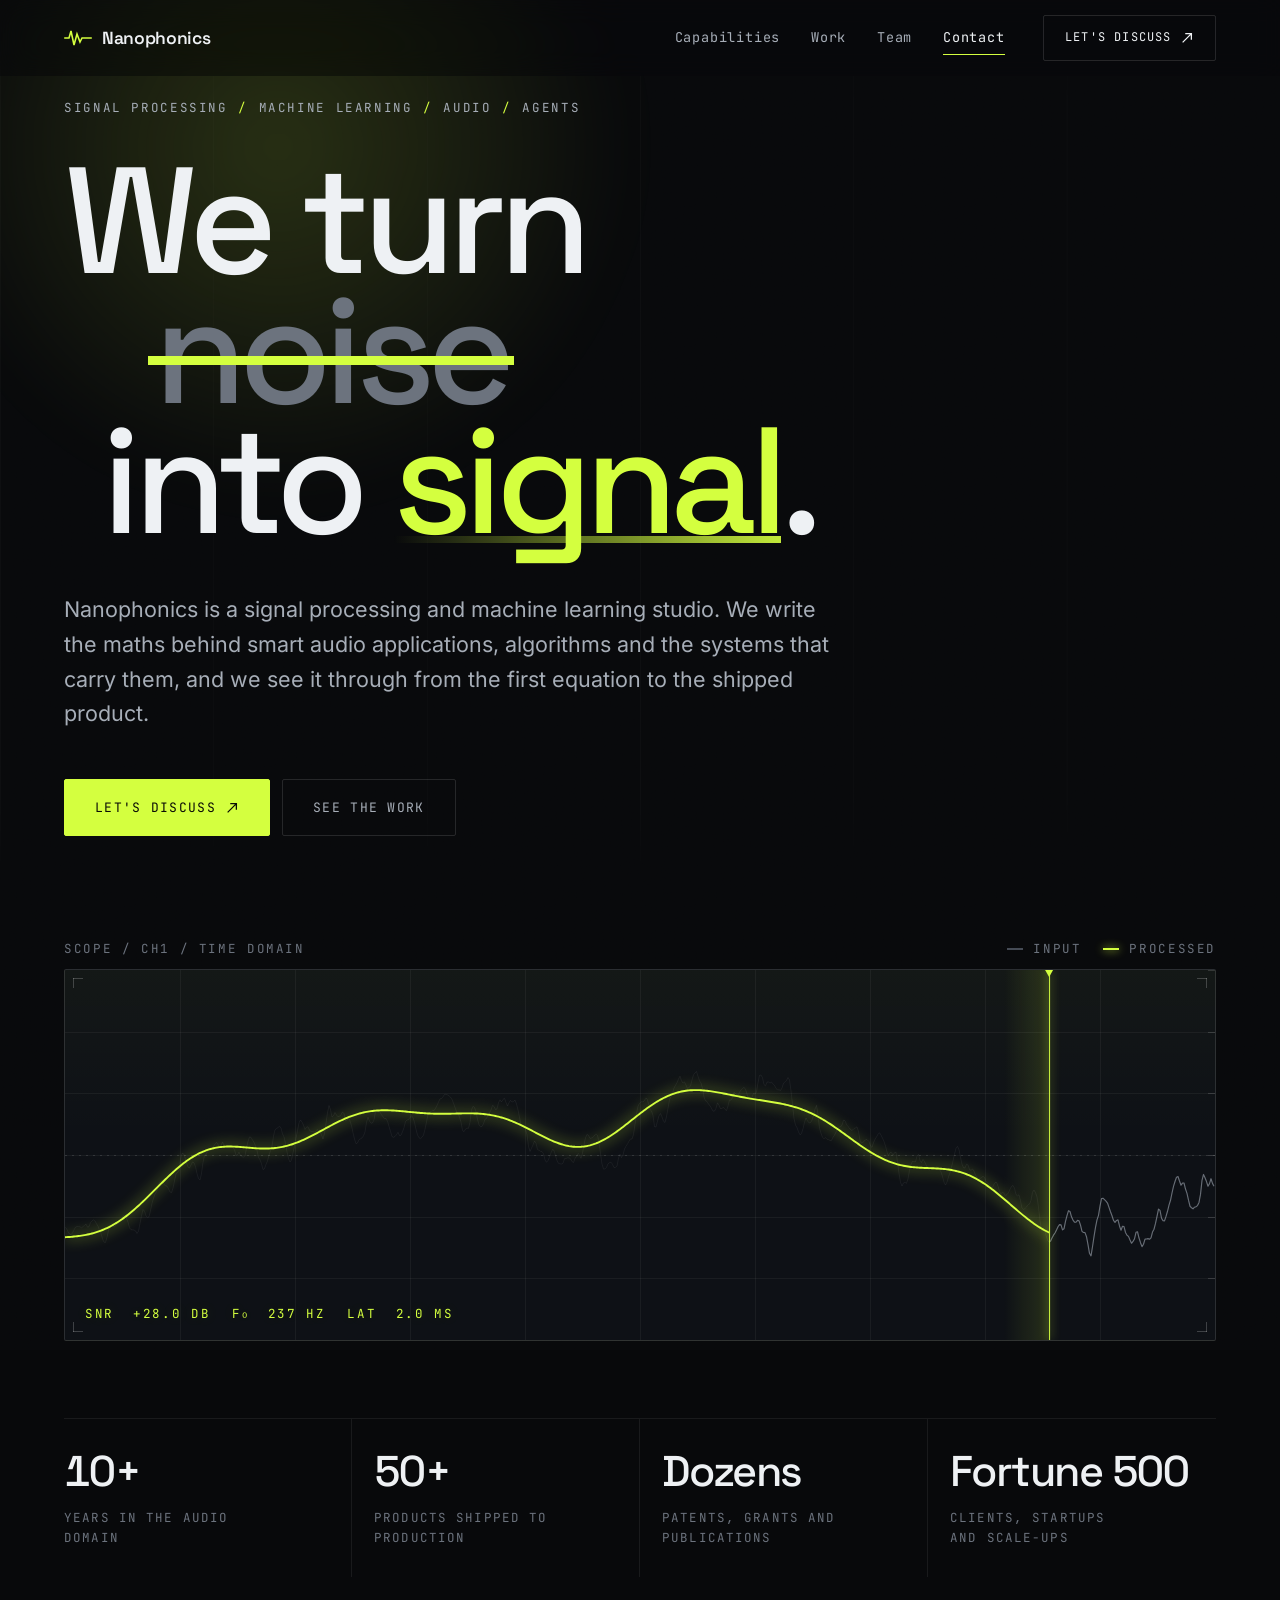
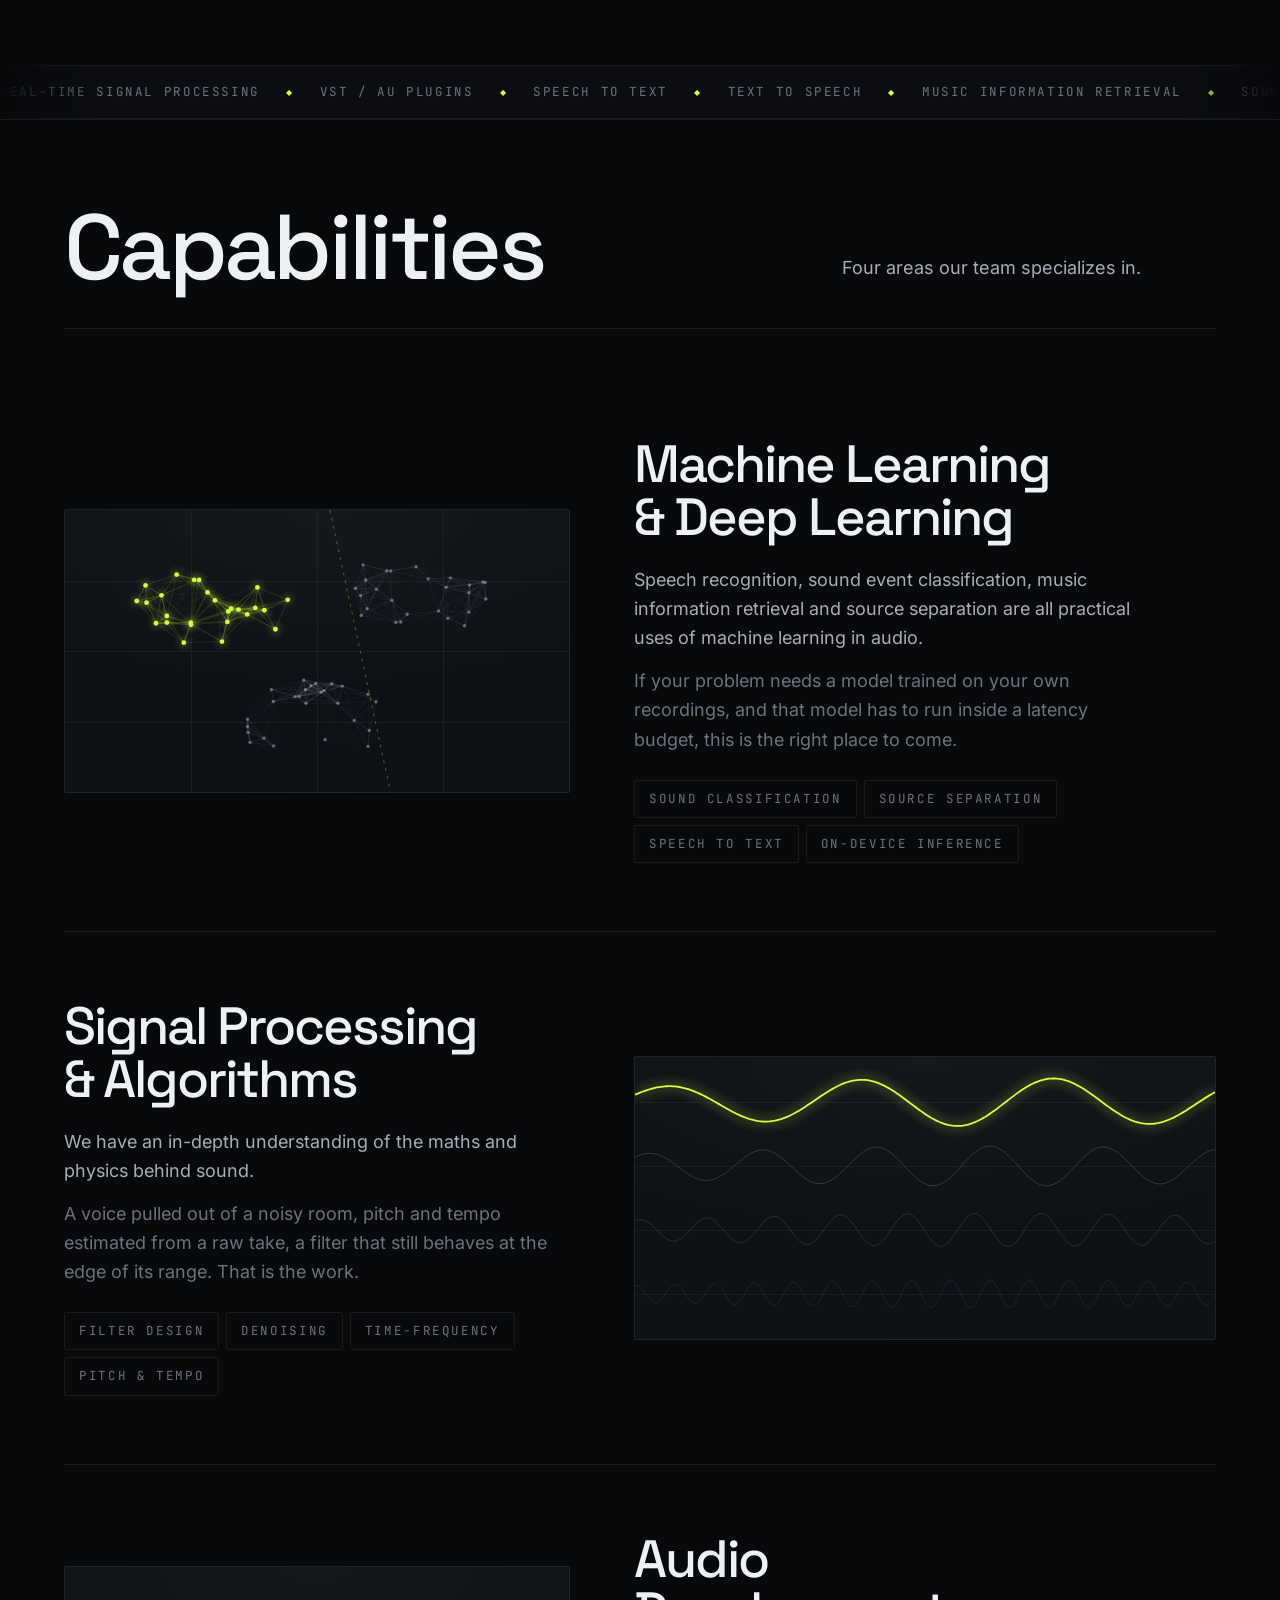
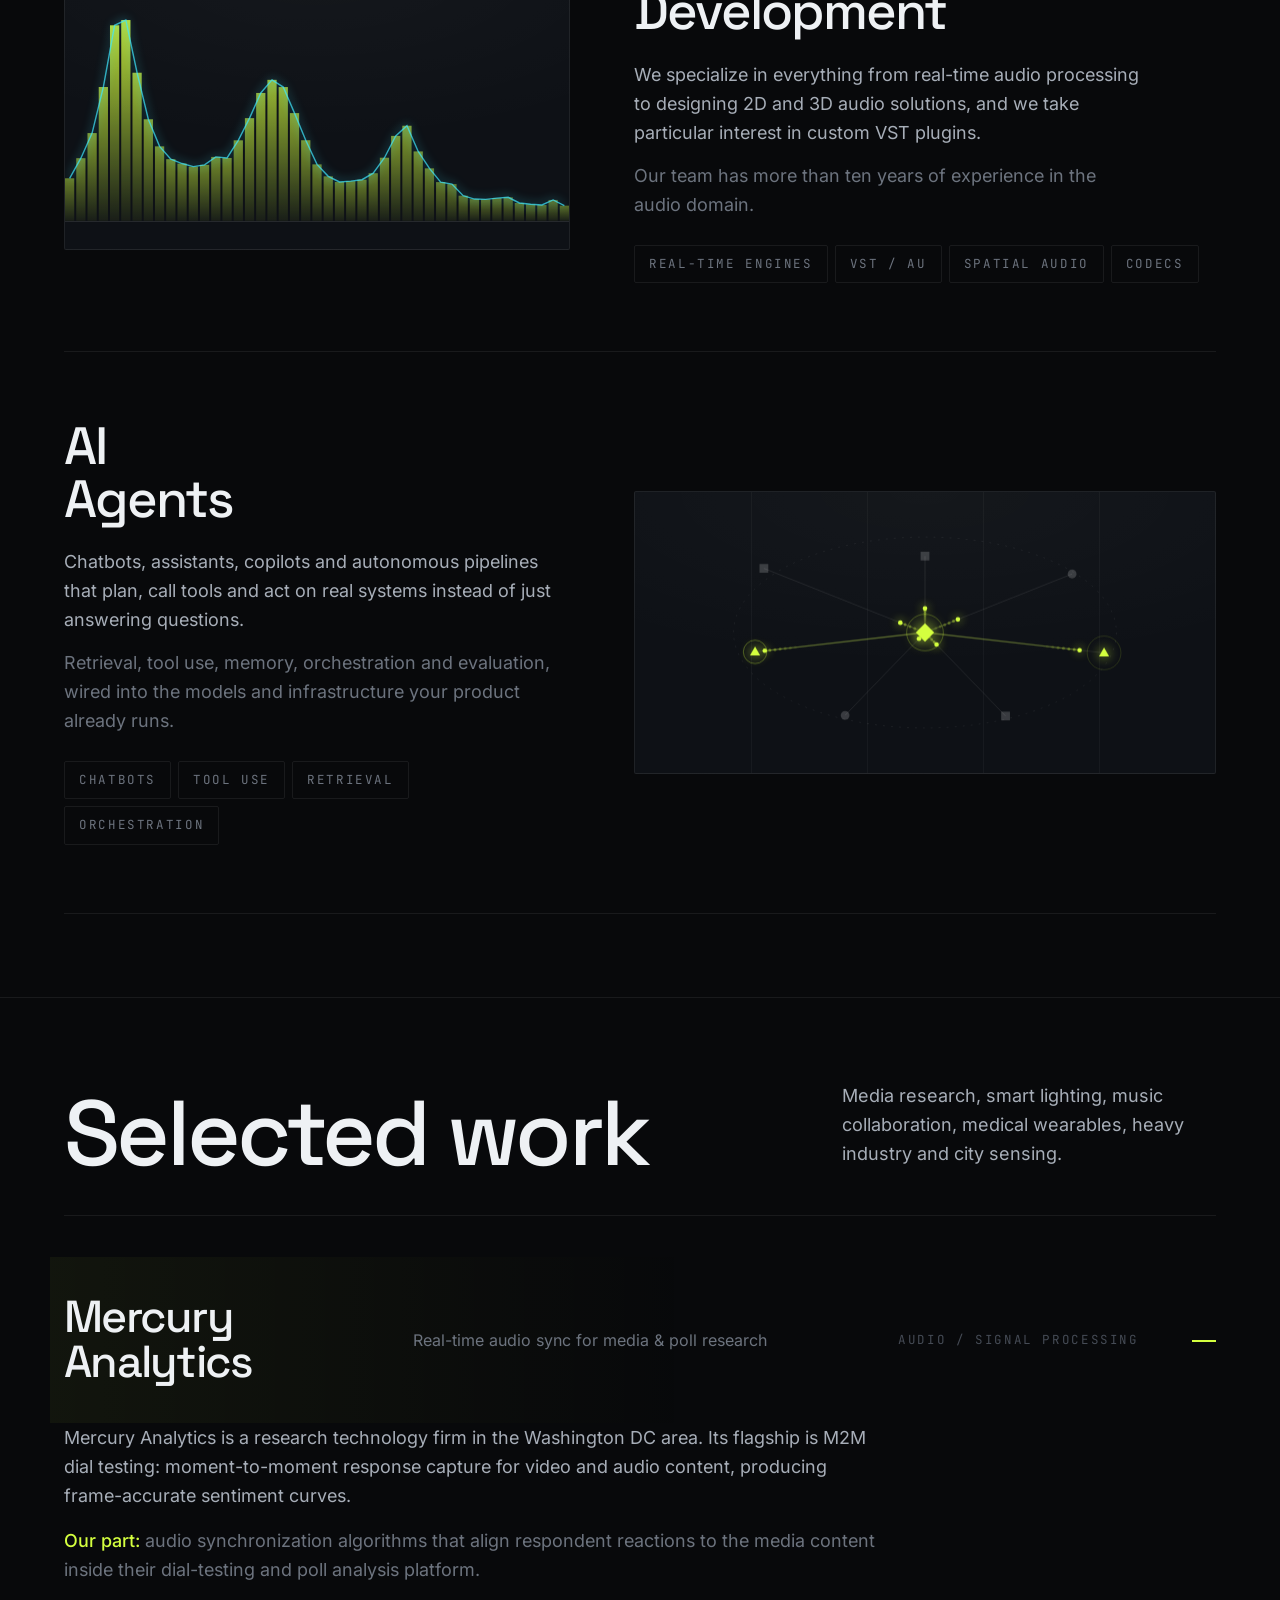
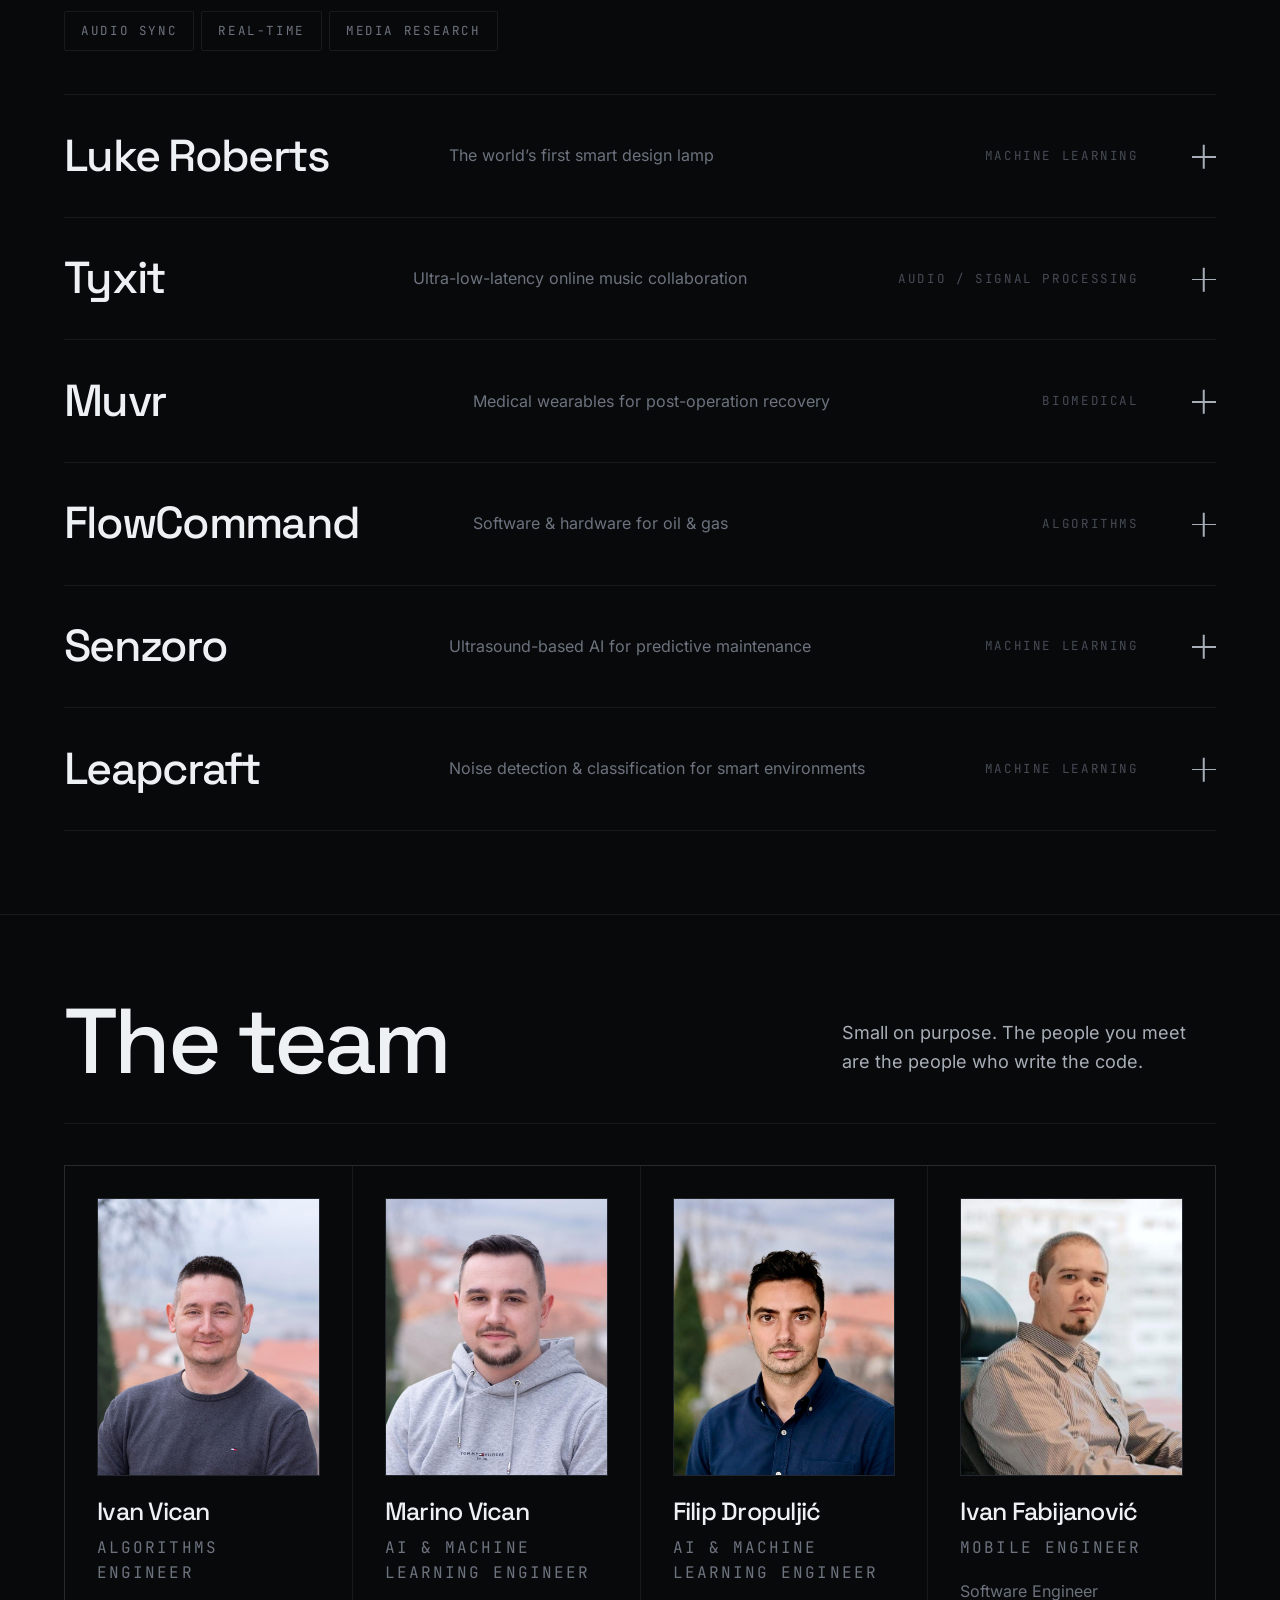
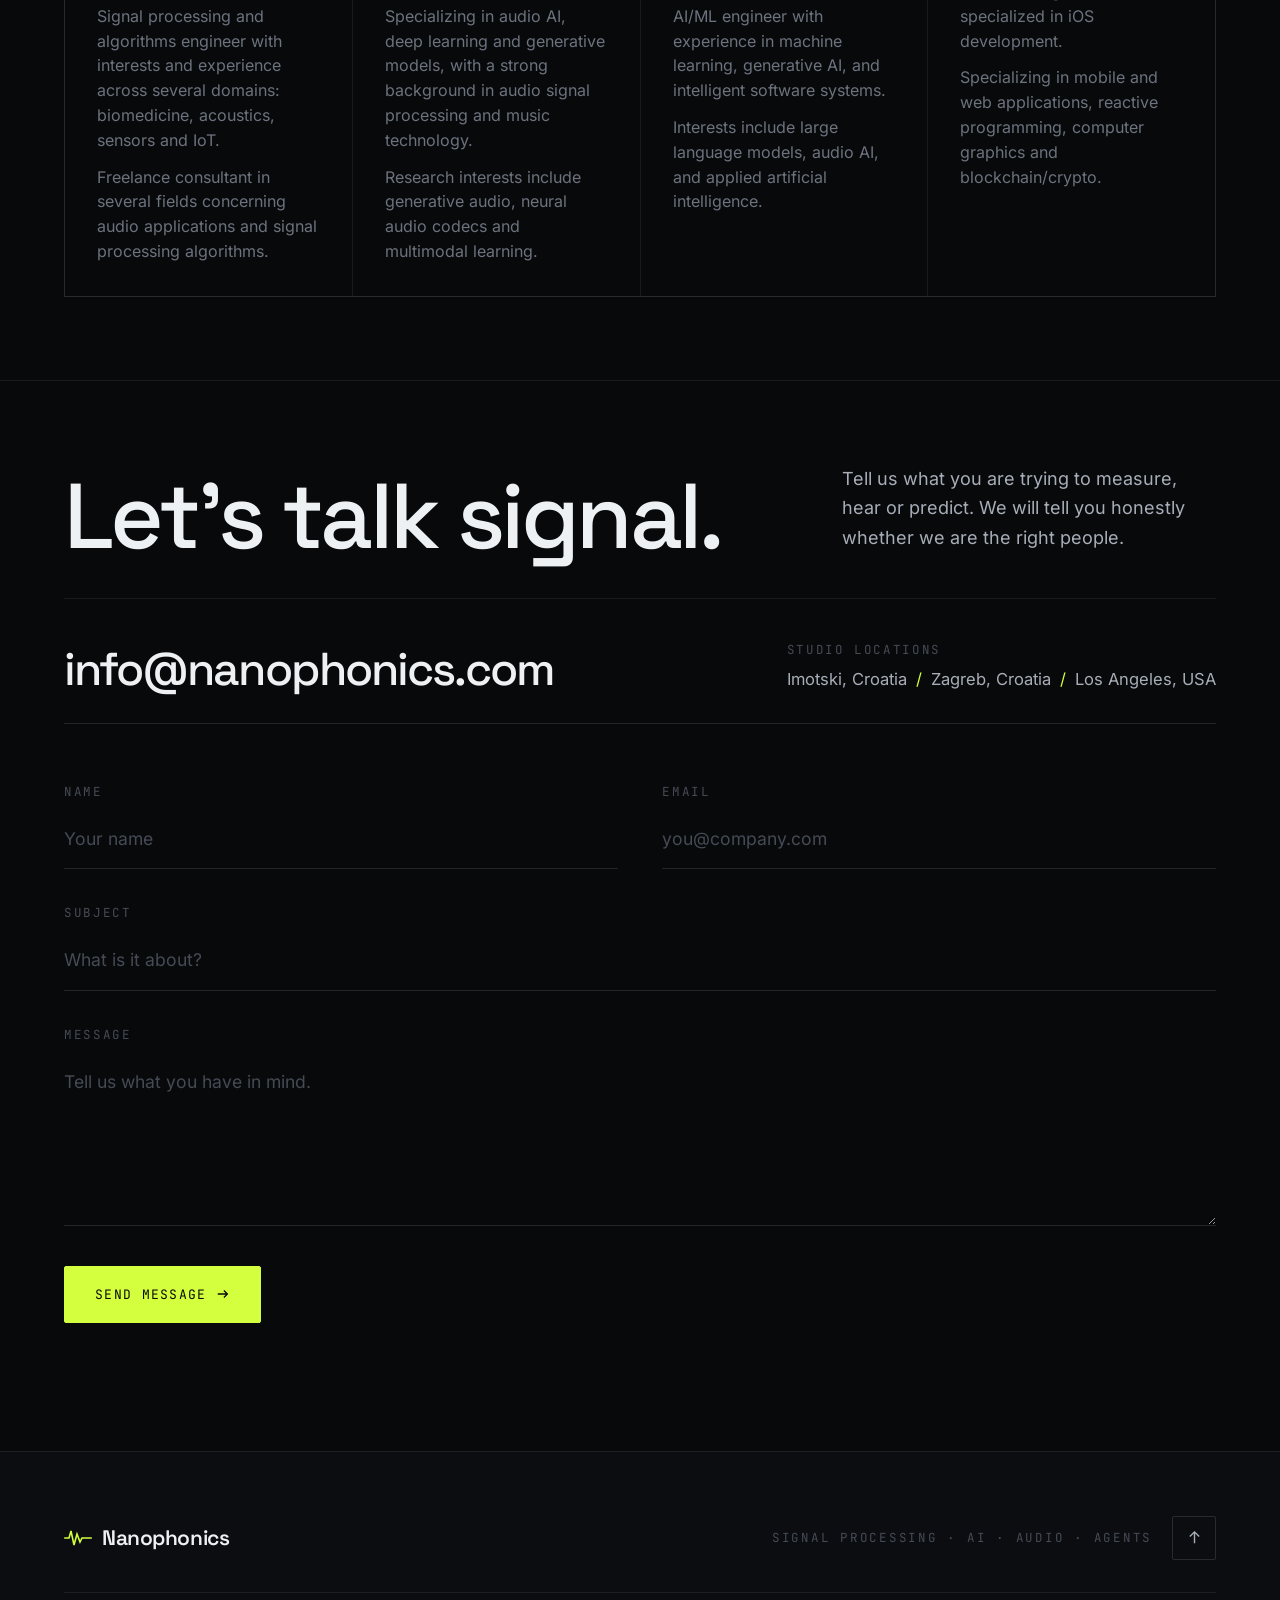
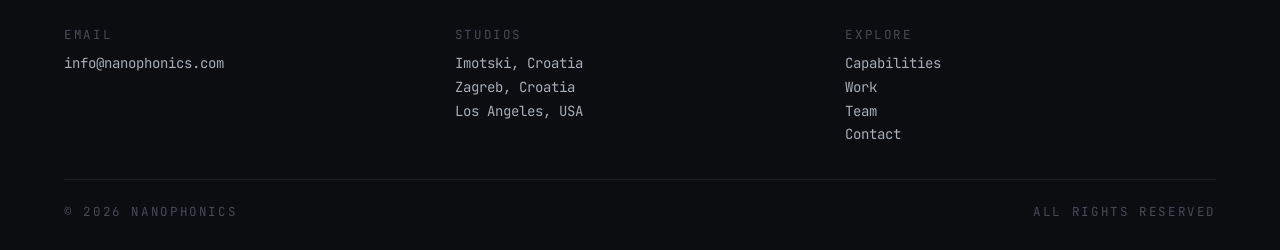
==== index.html @ 1eb525b2 "Nanophonics one-pager: redesigned static site Static HTML/CSS/JS, no build step and no third-party r" ====
<!DOCTYPE html>
<html lang="en">
<head>
<meta charset="utf-8" />
<meta name="viewport" content="width=device-width, initial-scale=1, viewport-fit=cover" />
<title>Nanophonics | Signal Processing, Machine Learning &amp; Audio</title>
<meta name="description" content="Nanophonics is a signal processing and machine learning studio. We write the maths behind smart audio applications, algorithms and the systems that carry them." />
<meta name="theme-color" content="#08090b" />

<meta property="og:type" content="website" />
<meta property="og:title" content="Nanophonics. We turn noise into signal." />
<meta property="og:description" content="A signal processing and machine learning studio. Real-time audio, signal processing algorithms, ML, and native mobile." />
<meta property="og:url" content="https://www.nanophonics.com/" />
<meta property="og:image" content="https://www.nanophonics.com/assets/img/og.png" />
<meta name="twitter:card" content="summary_large_image" />

<link rel="canonical" href="https://www.nanophonics.com/" />
<link rel="icon" href="assets/img/favicon.svg" type="image/svg+xml" />
<link rel="apple-touch-icon" href="assets/img/favicon.svg" />

<!-- Fonts are self-hosted in assets/fonts. No third-party requests. -->
<link rel="preload" as="font" type="font/woff2" href="assets/fonts/spacegrotesk-latin.woff2" crossorigin />
<link rel="preload" as="font" type="font/woff2" href="assets/fonts/inter-latin.woff2" crossorigin />
<link rel="preload" as="font" type="font/woff2" href="assets/fonts/jetbrainsmono-latin.woff2" crossorigin />

<link rel="stylesheet" href="assets/css/style.css" />

<!-- Gates the "hidden until revealed" styles. If main.js fails to load or JS is
     off, this class is never set and every section renders plainly visible. -->
<script>document.documentElement.classList.add('js');</script>

<script type="application/ld+json">
{
  "@context": "https://schema.org",
  "@type": "ProfessionalService",
  "name": "Nanophonics",
  "url": "https://www.nanophonics.com/",
  "email": "info@nanophonics.com",
  "description": "Signal processing, machine learning, audio development and AI agents.",
  "address": [
    { "@type": "PostalAddress", "addressLocality": "Imotski", "addressCountry": "HR" },
    { "@type": "PostalAddress", "addressLocality": "Zagreb", "addressCountry": "HR" },
    { "@type": "PostalAddress", "addressLocality": "Los Angeles", "addressRegion": "CA", "addressCountry": "US" }
  ]
}
</script>
</head>

<body>
<a class="skip" href="#main">Skip to content</a>

<!-- ══ grain + grid overlay ══ -->
<div class="fx-grid" aria-hidden="true"></div>
<div class="fx-noise" aria-hidden="true"></div>

<!-- ══════════════════ NAV ══════════════════ -->
<header class="nav" id="nav">
  <div class="nav__inner">
    <a class="brand" href="#top" aria-label="Nanophonics home">
      <svg class="brand__mark" viewBox="0 0 28 20" aria-hidden="true">
        <path d="M1 10 H5 L7 3 L10 17 L13 6 L16 14 L18 10 H27" fill="none" stroke="currentColor" stroke-width="1.6" stroke-linecap="square" stroke-linejoin="miter"/>
      </svg>
      <span class="brand__word">Nanophonics</span>
    </a>

    <nav class="nav__links" aria-label="Primary">
      <a href="#capabilities" data-nav>Capabilities</a>
      <a href="#work"         data-nav>Work</a>
      <a href="#team"         data-nav>Team</a>
      <a href="#contact"      data-nav>Contact</a>
    </nav>

    <a class="btn btn--sm nav__cta" href="#contact">
      <span>Let's discuss</span>
      <svg viewBox="0 0 16 16" aria-hidden="true"><path d="M3 13 L13 3 M6 3 h7 v7" fill="none" stroke="currentColor" stroke-width="1.5"/></svg>
    </a>

    <button class="nav__burger" id="burger" aria-label="Open menu" aria-expanded="false" aria-controls="mobilemenu">
      <span></span><span></span>
    </button>
  </div>
  <div class="nav__rail" aria-hidden="true"><i id="navRail"></i></div>
</header>

<div class="mobilemenu" id="mobilemenu" hidden>
  <a href="#capabilities">Capabilities</a>
  <a href="#work">Work</a>
  <a href="#team">Team</a>
  <a href="#contact">Contact</a>
  <a class="mobilemenu__mail" href="mailto:info@nanophonics.com">info@nanophonics.com</a>
</div>

<main id="main">
<span id="top"></span>

<!-- ══════════════════ HERO ══════════════════ -->
<section class="hero">
  <div class="wrap hero__inner">

    <p class="eyebrow" data-r>
      Signal processing<i>/</i>Machine Learning<i>/</i>Audio<i>/</i>Agents
    </p>

    <h1 class="hero__h1">
      <span class="line" data-r data-r-d="1">We turn</span>
      <span class="line" data-r data-r-d="2"><span class="strike">noise</span></span>
      <span class="line" data-r data-r-d="3">into <span class="hl">signal<i class="hl__u"></i></span>.</span>
    </h1>

    <p class="hero__lede" data-r data-r-d="4">
      Nanophonics is a signal&nbsp;processing and machine&nbsp;learning studio. We write the maths
      behind smart audio applications, algorithms and the systems that carry them,
      and we see it through from the first equation to the shipped product.
    </p>

    <div class="hero__cta" data-r data-r-d="5">
      <a class="btn btn--fill" href="#contact">
        <span>Let's discuss</span>
        <svg viewBox="0 0 16 16" aria-hidden="true"><path d="M3 13 L13 3 M6 3 h7 v7" fill="none" stroke="currentColor" stroke-width="1.5"/></svg>
      </a>
      <a class="btn btn--ghost" href="#work"><span>See the work</span></a>
    </div>
  </div>

  <!-- live denoise scope -->
  <figure class="scope" data-r data-r-d="6">
    <figcaption class="scope__head">
      <span class="scope__tag">SCOPE / CH1 / TIME DOMAIN</span>
      <span class="scope__legend">
        <b class="k k--dim"></b>input
        <b class="k k--acc"></b>processed
      </span>
    </figcaption>
    <div class="scope__frame">
      <canvas id="scopeCanvas" aria-label="Animated oscilloscope showing a noisy input signal being cleaned by a processing edge sweeping across the screen." role="img"></canvas>
      <div class="scope__readout">
        <span data-ro="snr">SNR &nbsp;+00.0 dB</span>
        <span data-ro="f0">f₀ &nbsp;000 Hz</span>
        <span data-ro="lat">LAT &nbsp;0.0 ms</span>
      </div>
    </div>
  </figure>

  <!-- stats -->
  <div class="wrap">
    <dl class="stats" data-r>
      <div class="stats__i"><dt data-count="10" data-suffix="+">10+</dt><dd>years in the audio domain</dd></div>
      <div class="stats__i"><dt data-count="50" data-suffix="+">50+</dt><dd>products shipped to production</dd></div>
      <div class="stats__i"><dt class="stats__nc">Dozens</dt><dd>patents, grants and publications</dd></div>
      <div class="stats__i"><dt class="stats__nc">Fortune&nbsp;500</dt><dd>clients, startups and scale-ups</dd></div>
    </dl>
  </div>
</section>

<!-- ══════════════════ TICKER ══════════════════ -->
<div class="ticker" aria-hidden="true">
  <div class="ticker__track">
    <!-- the set is duplicated so the -50% loop meets itself exactly, with no gap -->
    <div class="ticker__set">
      <span>real-time signal processing</span><i>◆</i><span>VST&nbsp;/&nbsp;AU plugins</span><i>◆</i><span>speech to text</span><i>◆</i>
      <span>text to speech</span><i>◆</i><span>music information retrieval</span><i>◆</i><span>sound classification</span><i>◆</i>
      <span>3D&nbsp;&amp;&nbsp;binaural audio</span><i>◆</i><span>sensor fusion</span><i>◆</i><span>performance optimization</span><i>◆</i>
      <span>audio codecs</span><i>◆</i><span>biomedical audio</span><i>◆</i><span>AI agents</span><i>◆</i>
    </div>
    <div class="ticker__set">
      <span>real-time signal processing</span><i>◆</i><span>VST&nbsp;/&nbsp;AU plugins</span><i>◆</i><span>speech to text</span><i>◆</i>
      <span>text to speech</span><i>◆</i><span>music information retrieval</span><i>◆</i><span>sound classification</span><i>◆</i>
      <span>3D&nbsp;&amp;&nbsp;binaural audio</span><i>◆</i><span>sensor fusion</span><i>◆</i><span>performance optimization</span><i>◆</i>
      <span>audio codecs</span><i>◆</i><span>biomedical audio</span><i>◆</i><span>AI agents</span><i>◆</i>
    </div>
  </div>
</div>

<!-- ══════════════════ CAPABILITIES ══════════════════ -->
<section class="sec" id="capabilities">
  <div class="wrap">
    <header class="sec__head" data-r>
      <h2 class="sec__title">Capabilities</h2>
      <p class="sec__note">Four areas our team specializes in.</p>
    </header>

    <div class="caps">

      <article class="cap" data-r>
        <div class="cap__viz"><canvas data-viz="embed" aria-hidden="true"></canvas></div>
        <div class="cap__body">
          <h3 class="cap__t">Machine Learning<br/>&amp; Deep Learning</h3>
          <p>Speech recognition, sound event classification, music information retrieval and source separation are all practical uses of machine learning in audio.</p>
          <p class="cap__p2">If your problem needs a model trained on your own recordings, and that model has to run inside a latency budget, this is the right place to come.</p>
          <ul class="tags">
            <li>sound classification</li><li>source separation</li><li>speech to text</li><li>on-device inference</li>
          </ul>
        </div>
      </article>

      <article class="cap" data-r>
        <div class="cap__viz"><canvas data-viz="wave" aria-hidden="true"></canvas></div>
        <div class="cap__body">
          <h3 class="cap__t">Signal Processing<br/>&amp; Algorithms</h3>
          <p>We have an in-depth understanding of the maths and physics behind sound.</p>
          <p class="cap__p2">A voice pulled out of a noisy room, pitch and tempo estimated from a raw take, a filter that still behaves at the edge of its range. That is the work.</p>
          <ul class="tags">
            <li>filter design</li><li>denoising</li><li>time-frequency</li><li>pitch &amp; tempo</li>
          </ul>
        </div>
      </article>

      <article class="cap" data-r>
        <div class="cap__viz"><canvas data-viz="spectrum" aria-hidden="true"></canvas></div>
        <div class="cap__body">
          <h3 class="cap__t">Audio<br/>Development</h3>
          <p>We specialize in everything from real-time audio processing to designing 2D and 3D audio solutions, and we take particular interest in custom VST plugins.</p>
          <p class="cap__p2">Our team has more than ten years of experience in the audio domain.</p>
          <ul class="tags">
            <li>real-time engines</li><li>VST&nbsp;/&nbsp;AU</li><li>spatial audio</li><li>codecs</li>
          </ul>
        </div>
      </article>

      <article class="cap" data-r>
        <div class="cap__viz"><canvas data-viz="agents" aria-hidden="true"></canvas></div>
        <div class="cap__body">
          <h3 class="cap__t">AI<br/>Agents</h3>
          <p>Chatbots, assistants, copilots and autonomous pipelines that plan, call tools and act on real systems instead of just answering questions.</p>
          <p class="cap__p2">Retrieval, tool use, memory, orchestration and evaluation, wired into the models and infrastructure your product already runs.</p>
          <ul class="tags">
            <li>chatbots</li><li>tool use</li><li>retrieval</li><li>orchestration</li>
          </ul>
        </div>
      </article>

    </div>
  </div>
</section>

<!-- ══════════════════ WORK ══════════════════ -->
<section class="sec sec--work" id="work">
  <div class="wrap">
    <header class="sec__head" data-r>
      <h2 class="sec__title">Selected work</h2>
      <p class="sec__note">Media research, smart lighting, music collaboration, medical wearables, heavy industry and city sensing.</p>
    </header>

    <ol class="work">

      <li class="work__row" data-r>
        <button class="work__btn" aria-expanded="true" aria-controls="w1">
          <span class="work__name">Mercury Analytics</span>
          <span class="work__kicker">Real-time audio sync for media &amp; poll research</span>
          <span class="work__meta">Audio&nbsp;/&nbsp;Signal&nbsp;processing</span>
          <span class="work__plus" aria-hidden="true"><i></i><i></i></span>
        </button>
        <div class="work__panel" id="w1">
          <div class="work__panelIn">
            <p>Mercury Analytics is a research technology firm in the Washington DC area. Its flagship is M2M dial testing: moment-to-moment response capture for video and audio content, producing frame-accurate sentiment curves.</p>
            <p class="work__role"><b>Our part:</b> audio synchronization algorithms that align respondent reactions to the media content inside their dial-testing and poll analysis platform.</p>
            <ul class="tags tags--lg"><li>audio sync</li><li>real-time</li><li>media research</li></ul>
          </div>
        </div>
      </li>

      <li class="work__row" data-r>
        <button class="work__btn" aria-expanded="true" aria-controls="w2">
          <span class="work__name">Luke Roberts</span>
          <span class="work__kicker">The world’s first smart design lamp</span>
          <span class="work__meta">Machine Learning</span>
          <span class="work__plus" aria-hidden="true"><i></i><i></i></span>
        </button>
        <div class="work__panel" id="w2">
          <div class="work__panelIn">
            <p>Luke Roberts provides unique directional lighting technology powered by artificial intelligence, to give you the perfect light for any situation.</p>
            <p class="work__role"><b>Our part:</b> senior engineers from Nanophonics provide the machine learning solutions behind this state-of-the-art lamp.</p>
            <ul class="tags tags--lg"><li>ML models</li><li>embedded</li><li>IoT</li></ul>
          </div>
        </div>
      </li>

      <li class="work__row" data-r>
        <button class="work__btn" aria-expanded="true" aria-controls="w3">
          <span class="work__name">Tyxit</span>
          <span class="work__kicker">Ultra-low-latency online music collaboration</span>
          <span class="work__meta">Audio&nbsp;/&nbsp;Signal&nbsp;processing</span>
          <span class="work__plus" aria-hidden="true"><i></i><i></i></span>
        </button>
        <div class="work__panel" id="w3">
          <div class="work__panelIn">
            <p>Tyxit lets musicians play together over the internet with latency low enough to stay in time.</p>
            <p class="work__role"><b>Our part:</b> Nanophonics engineers helped develop novel audio codecs and real-time adaptive latency handling, so performance holds up through strong network interruptions and low bandwidth.</p>
            <ul class="tags tags--lg"><li>audio codecs</li><li>jitter buffering</li><li>real-time</li></ul>
          </div>
        </div>
      </li>

      <li class="work__row" data-r>
        <button class="work__btn" aria-expanded="true" aria-controls="w4">
          <span class="work__name">Muvr</span>
          <span class="work__kicker">Medical wearables for post-operation recovery</span>
          <span class="work__meta">Biomedical</span>
          <span class="work__plus" aria-hidden="true"><i></i><i></i></span>
        </button>
        <div class="work__panel" id="w4">
          <div class="work__panelIn">
            <p>Muvr’s proprietary wearable sensors enable real-time joint motion tracking on a smartphone. More than 18,000 data points per minute and intelligent algorithms produce accurate, objective and actionable insight.</p>
            <p class="work__role"><b>Our part:</b> Nanophonics fine-tuned the signal processing algorithms in order to improve patient recovery rates.</p>
            <ul class="tags tags--lg"><li>sensor fusion</li><li>motion tracking</li><li>mobile</li></ul>
          </div>
        </div>
      </li>

      <li class="work__row" data-r>
        <button class="work__btn" aria-expanded="true" aria-controls="w5">
          <span class="work__name">FlowCommand</span>
          <span class="work__kicker">Software &amp; hardware for oil &amp; gas</span>
          <span class="work__meta">Algorithms</span>
          <span class="work__plus" aria-hidden="true"><i></i><i></i></span>
        </button>
        <div class="work__panel" id="w5">
          <div class="work__panelIn">
            <p>FlowCommand is a full-service technology company providing software and hardware for oil &amp; gas companies. Their mission is simple: reduce risk and cost with expertly architected, breakthrough technology.</p>
            <p class="work__role"><b>Our part:</b> we contributed the velocity tracking and prediction technology, through signal processing and algorithm work.</p>
            <ul class="tags tags--lg"><li>estimation</li><li>prediction</li><li>industrial</li></ul>
          </div>
        </div>
      </li>

      <li class="work__row" data-r>
        <button class="work__btn" aria-expanded="true" aria-controls="w6">
          <span class="work__name">Senzoro</span>
          <span class="work__kicker">Ultrasound-based AI for predictive maintenance</span>
          <span class="work__meta">Machine Learning</span>
          <span class="work__plus" aria-hidden="true"><i></i><i></i></span>
        </button>
        <div class="work__panel" id="w6">
          <div class="work__panelIn">
            <p>Senzoro is a Vienna-based company doing predictive maintenance with ultrasound and AI, detecting bearing damage, lubrication problems and cavitation on industrial machines.</p>
            <p class="work__role"><b>Our part:</b> machine learning algorithms that predict failures in CNC and similar machines from ultrasonic sensor data.</p>
            <ul class="tags tags--lg"><li>ultrasound</li><li>predictive maintenance</li><li>classification</li></ul>
          </div>
        </div>
      </li>

      <li class="work__row" data-r>
        <button class="work__btn" aria-expanded="true" aria-controls="w7">
          <span class="work__name">Leapcraft</span>
          <span class="work__kicker">Noise detection &amp; classification for smart environments</span>
          <span class="work__meta">Machine Learning</span>
          <span class="work__plus" aria-hidden="true"><i></i><i></i></span>
        </button>
        <div class="work__panel" id="w7">
          <div class="work__panelIn">
            <p>Leapcraft is a Copenhagen company doing sensing-as-a-service for smart cities and buildings, covering air quality, noise and thermal comfort.</p>
            <p class="work__role"><b>Our part:</b> noise detection and classification algorithms for environmental sensing in cities and buildings.</p>
            <ul class="tags tags--lg"><li>sound classification</li><li>environmental sensing</li><li>edge</li></ul>
          </div>
        </div>
      </li>

    </ol>
  </div>
</section>

<!-- ══════════════════ TEAM ══════════════════ -->
<section class="sec sec--team" id="team">
  <div class="wrap">
    <header class="sec__head" data-r>
      <h2 class="sec__title">The team</h2>
      <p class="sec__note">Small on purpose. The people you meet are the people who write the code.</p>
    </header>

    <div class="team">

      <article class="member" data-r>
        <div class="member__photo">
          <img src="assets/img/team/ivan-vican.jpg" alt="Ivan Vican" loading="lazy" decoding="async" onerror="this.closest('.member__photo').classList.add('is-empty')" />
          <span class="member__ph" aria-hidden="true">IV</span>
        </div>
        <div class="member__info">
          <h3>Ivan Vican</h3>
          <p class="member__role">Algorithms Engineer</p>
          <p>Signal processing and algorithms engineer with interests and experience across several domains: biomedicine, acoustics, sensors and IoT.</p>
          <p>Freelance consultant in several fields concerning audio applications and signal processing algorithms.</p>
        </div>
      </article>

      <article class="member" data-r>
        <div class="member__photo">
          <img src="assets/img/team/marino-vican.jpg" alt="Marino Vican" loading="lazy" decoding="async" onerror="this.closest('.member__photo').classList.add('is-empty')" />
          <span class="member__ph" aria-hidden="true">MV</span>
        </div>
        <div class="member__info">
          <h3>Marino Vican</h3>
          <p class="member__role">AI &amp; Machine Learning Engineer</p>
          <p>Specializing in audio AI, deep learning and generative models, with a strong background in audio signal processing and music technology.</p>
          <p>Research interests include generative audio, neural audio codecs and multimodal learning.</p>
        </div>
      </article>

      <article class="member" data-r>
        <div class="member__photo">
          <img src="assets/img/team/filip-dropuljic.jpg" alt="Filip Dropuljić" loading="lazy" decoding="async" onerror="this.closest('.member__photo').classList.add('is-empty')" />
          <span class="member__ph" aria-hidden="true">FD</span>
        </div>
        <div class="member__info">
          <h3>Filip Dropuljić</h3>
          <p class="member__role">AI &amp; Machine Learning Engineer</p>
          <p>AI/ML engineer with experience in machine learning, generative AI, and intelligent software systems.</p>
          <p>Interests include large language models, audio AI, and applied artificial intelligence.</p>
        </div>
      </article>

      <article class="member" data-r>
        <div class="member__photo">
          <img src="assets/img/team/ivan-fabijanovic.jpg" alt="Ivan Fabijanović" loading="lazy" decoding="async" onerror="this.closest('.member__photo').classList.add('is-empty')" />
          <span class="member__ph" aria-hidden="true">IF</span>
        </div>
        <div class="member__info">
          <h3>Ivan Fabijanović</h3>
          <p class="member__role">Mobile Engineer</p>
          <p>Software Engineer specialized in iOS development.</p>
          <p>Specializing in mobile and web applications, reactive programming, computer graphics and blockchain/crypto.</p>
        </div>
      </article>

    </div>
  </div>
</section>

<!-- ══════════════════ CONTACT ══════════════════ -->
<section class="sec sec--contact" id="contact">
  <div class="wrap">
    <header class="sec__head" data-r>
      <h2 class="sec__title">Let's talk <br class="br-m"/>signal.</h2>
      <p class="sec__note">Tell us what you are trying to measure, hear or predict. We will tell you honestly whether we are the right people.</p>
    </header>

    <div class="contact">

      <div class="contact__bar" data-r>
        <p class="bigmail">info@nanophonics.com</p>
        <dl class="details">
          <div>
            <dt>Studio locations</dt>
            <dd>Imotski, Croatia<i>/</i>Zagreb, Croatia<i>/</i>Los Angeles, USA</dd>
          </div>
        </dl>
      </div>

      <form class="form" id="contactForm" data-r novalidate
            method="POST"
            action="">
        <!-- Configure a form endpoint (Formspree / Basin / Netlify) in the action above.
             Until then the form falls back to opening the visitor's mail client. -->
        <div class="field">
          <label for="f-name">Name</label>
          <input id="f-name" name="name" type="text" autocomplete="name" required placeholder="Your name" />
          <span class="field__err" data-err></span>
        </div>
        <div class="field">
          <label for="f-email">Email</label>
          <input id="f-email" name="email" type="email" autocomplete="email" required placeholder="you@company.com" />
          <span class="field__err" data-err></span>
        </div>
        <div class="field field--full">
          <label for="f-subject">Subject</label>
          <input id="f-subject" name="subject" type="text" placeholder="What is it about?" />
          <span class="field__err" data-err></span>
        </div>
        <div class="field field--full">
          <label for="f-message">Message</label>
          <textarea id="f-message" name="message" rows="5" required placeholder="Tell us what you have in mind."></textarea>
          <span class="field__err" data-err></span>
        </div>

        <!-- honeypot -->
        <input class="hp" type="text" name="_gotcha" tabindex="-1" autocomplete="off" aria-hidden="true" />

        <div class="form__foot">
          <button class="btn btn--fill" type="submit">
            <span>Send message</span>
            <svg viewBox="0 0 16 16" aria-hidden="true"><path d="M2 8 h11 M9 4 l4 4 l-4 4" fill="none" stroke="currentColor" stroke-width="1.5"/></svg>
          </button>
          <p class="form__status" id="formStatus" role="status" aria-live="polite"></p>
        </div>
      </form>

    </div>
  </div>
</section>
</main>

<!-- ══════════════════ FOOTER ══════════════════ -->
<footer class="foot">
  <div class="wrap">
    <div class="foot__top">
      <a class="brand brand--foot" href="#top">
        <svg class="brand__mark" viewBox="0 0 28 20" aria-hidden="true">
          <path d="M1 10 H5 L7 3 L10 17 L13 6 L16 14 L18 10 H27" fill="none" stroke="currentColor" stroke-width="1.6" stroke-linecap="square"/>
        </svg>
        <span class="brand__word">Nanophonics</span>
      </a>
      <p class="foot__claim">Signal processing&nbsp;· AI&nbsp;· audio&nbsp;· agents</p>
      <a class="foot__up" href="#top" aria-label="Back to top">
        <svg viewBox="0 0 16 16" aria-hidden="true"><path d="M8 14 V2 M3 7 l5-5 l5 5" fill="none" stroke="currentColor" stroke-width="1.5"/></svg>
      </a>
    </div>

    <dl class="legal">
      <div>
        <dt>Email</dt>
        <dd><a href="mailto:info@nanophonics.com">info@nanophonics.com</a></dd>
      </div>
      <div>
        <dt>Studios</dt>
        <dd>Imotski, Croatia<br/>Zagreb, Croatia<br/>Los Angeles, USA</dd>
      </div>
      <div>
        <dt>Explore</dt>
        <dd><a href="#capabilities">Capabilities</a><br/><a href="#work">Work</a><br/><a href="#team">Team</a><br/><a href="#contact">Contact</a></dd>
      </div>
    </dl>

    <div class="foot__bar">
      <span>© <span id="year">2026</span> Nanophonics</span>
      <span class="foot__coord">All rights reserved</span>
    </div>
  </div>
</footer>

<script src="assets/js/main.js" defer></script>
</body>
</html>
---- assets/css/style.css ----
/* ═══════════════════════════════════════════════════════════════
   NANOPHONICS — Oscilloscope Lab
   0. tokens · 1. reset · 2. primitives · 3. fx · 4. nav
   5. hero · 6. ticker · 7. capabilities · 8. work
   9. team · 10. contact · 11. footer · 12. motion · 13. responsive
   ═══════════════════════════════════════════════════════════════ */

/* ── 0a. FONTS (self-hosted — no third-party CDN, no GDPR exposure) ──
   All three are variable fonts, so one file per family per subset
   covers the whole weight range we use. */
@font-face{
  font-family:'Space Grotesk'; font-style:normal; font-weight:300 700; font-display:swap;
  src:url('../fonts/spacegrotesk-latin.woff2') format('woff2');
  unicode-range:U+0000-00FF, U+0131, U+0152-0153, U+02BB-02BC, U+02C6, U+02DA, U+02DC, U+0304, U+0308, U+0329, U+2000-206F, U+20AC, U+2122, U+2191, U+2193, U+2212, U+2215, U+FEFF, U+FFFD;
}
@font-face{
  font-family:'Space Grotesk'; font-style:normal; font-weight:300 700; font-display:swap;
  src:url('../fonts/spacegrotesk-latin-ext.woff2') format('woff2');
  unicode-range:U+0100-02BA, U+02BD-02C5, U+02C7-02CC, U+02CE-02D7, U+02DD-02FF, U+0304, U+0308, U+0329, U+1D00-1DBF, U+1E00-1E9F, U+1EF2-1EFF, U+2020, U+20A0-20AB, U+20AD-20C0, U+2113, U+2C60-2C7F, U+A720-A7FF;
}
@font-face{
  font-family:'Inter'; font-style:normal; font-weight:100 900; font-display:swap;
  src:url('../fonts/inter-latin.woff2') format('woff2');
  unicode-range:U+0000-00FF, U+0131, U+0152-0153, U+02BB-02BC, U+02C6, U+02DA, U+02DC, U+0304, U+0308, U+0329, U+2000-206F, U+20AC, U+2122, U+2191, U+2193, U+2212, U+2215, U+FEFF, U+FFFD;
}
@font-face{
  font-family:'Inter'; font-style:normal; font-weight:100 900; font-display:swap;
  src:url('../fonts/inter-latin-ext.woff2') format('woff2');
  unicode-range:U+0100-02BA, U+02BD-02C5, U+02C7-02CC, U+02CE-02D7, U+02DD-02FF, U+0304, U+0308, U+0329, U+1D00-1DBF, U+1E00-1E9F, U+1EF2-1EFF, U+2020, U+20A0-20AB, U+20AD-20C0, U+2113, U+2C60-2C7F, U+A720-A7FF;
}
@font-face{
  font-family:'JetBrains Mono'; font-style:normal; font-weight:100 800; font-display:swap;
  src:url('../fonts/jetbrainsmono-latin.woff2') format('woff2');
  unicode-range:U+0000-00FF, U+0131, U+0152-0153, U+02BB-02BC, U+02C6, U+02DA, U+02DC, U+0304, U+0308, U+0329, U+2000-206F, U+20AC, U+2122, U+2191, U+2193, U+2212, U+2215, U+FEFF, U+FFFD;
}
@font-face{
  font-family:'JetBrains Mono'; font-style:normal; font-weight:100 800; font-display:swap;
  src:url('../fonts/jetbrainsmono-latin-ext.woff2') format('woff2');
  unicode-range:U+0100-02BA, U+02BD-02C5, U+02C7-02CC, U+02CE-02D7, U+02DD-02FF, U+0304, U+0308, U+0329, U+1D00-1DBF, U+1E00-1E9F, U+1EF2-1EFF, U+2020, U+20A0-20AB, U+20AD-20C0, U+2113, U+2C60-2C7F, U+A720-A7FF;
}

/* ── 0. TOKENS ─────────────────────────────────────────────── */
:root{
  /* surface */
  --bg:        #08090b;
  --bg-2:      #0b0d10;
  --panel:     #0e1116;
  --panel-2:   #121620;

  /* line */
  --line:      rgb(255 255 255 / .07);
  --line-2:    rgb(255 255 255 / .12);
  --line-3:    rgb(255 255 255 / .20);

  /* ink */
  --ink:       #eef1f4;
  --ink-2:     #a7aeb8;
  --ink-3:     #6c737e;
  --ink-4:     #454b55;

  /* accent — signal lime */
  --acc:       #d4ff3f;
  --acc-dim:   #9fc02c;
  --acc-glow:  rgb(212 255 63 / .16);
  --acc-ink:   #0a0c05;

  /* secondary — used only inside data viz */
  --cyan:      #3fe8ff;

  /* type */
  --f-dsp: "Space Grotesk", "Segoe UI", system-ui, sans-serif;
  --f-txt: "Inter", "Segoe UI", system-ui, sans-serif;
  --f-mon: "JetBrains Mono", ui-monospace, "SFMono-Regular", Consolas, monospace;

  /* metrics */
  --wrap: 1280px;
  --gut: clamp(22px, 5vw, 68px);
  --nav-h: 76px;
  --r: 2px;                      /* radius: near-zero, instrument-like */

  --ease: cubic-bezier(.22,1,.36,1);
  --ease-io: cubic-bezier(.65,0,.35,1);
}

/* ── 1. RESET ──────────────────────────────────────────────── */
*,*::before,*::after{ box-sizing:border-box; }
*{ margin:0; padding:0; }

html{
  -webkit-text-size-adjust:100%;
  scroll-behavior:smooth;
  scroll-padding-top:calc(var(--nav-h) + 24px);
}

body{
  background:var(--bg);
  color:var(--ink);
  font-family:var(--f-txt);
  font-size:17.5px;
  line-height:1.62;
  font-synthesis-weight:none;
  -webkit-font-smoothing:antialiased;
  -moz-osx-font-smoothing:grayscale;
  overflow-x:hidden;
}

img,svg,canvas{ display:block; max-width:100%; }
img{ height:auto; }
button,input,textarea{ font:inherit; color:inherit; background:none; border:none; }
button{ cursor:pointer; }
a{ color:inherit; text-decoration:none; }
ul,ol{ list-style:none; }

::selection{ background:var(--acc); color:var(--acc-ink); }

:focus-visible{
  outline:2px solid var(--acc);
  outline-offset:3px;
  border-radius:1px;
}

.skip{
  position:fixed; top:8px; left:8px; z-index:999;
  padding:10px 16px; background:var(--acc); color:var(--acc-ink);
  font:500 13px/1 var(--f-mon); transform:translateY(-200%);
  transition:transform .2s;
}
.skip:focus{ transform:none; }

/* ── 2. PRIMITIVES ─────────────────────────────────────────── */
.wrap{
  width:100%;
  max-width:var(--wrap);
  margin-inline:auto;
  padding-inline:var(--gut);
}

/* mono micro-label */
.eyebrow,
.work__meta,
.tags li,
.scope__tag,
.scope__legend,
.scope__readout,
.member__role,
.details dt,
.legal dt,
.foot__bar,
.field label,
.ticker,
.stats dd{
  font-family:var(--f-mon);
  font-size:12.5px;
  letter-spacing:.13em;
  text-transform:uppercase;
  font-weight:400;
}

.eyebrow{
  display:block;
  color:var(--ink-2);
  margin-bottom:clamp(24px,3.2vw,38px);
}
/* accent lives in the separators, so nothing sits in front of the line */
.eyebrow i{
  color:var(--acc);
  font-style:normal;
  padding-inline:.85em;
}

/* buttons */
.btn{
  --pad: 17px 30px;
  position:relative; display:inline-flex; align-items:center; gap:.7em;
  padding:var(--pad);
  font-family:var(--f-mon); font-size:13px; letter-spacing:.1em; text-transform:uppercase;
  border:1px solid var(--line-2); border-radius:var(--r);
  color:var(--ink); overflow:hidden; isolation:isolate;
  transition:color .3s var(--ease), border-color .3s var(--ease);
}
.btn svg{ width:14px; height:14px; flex:none; transition:transform .35s var(--ease); }
.btn::before{
  content:""; position:absolute; inset:0; z-index:-1;
  background:var(--acc);
  transform:translateY(101%);
  transition:transform .42s var(--ease);
}
.btn:hover{ color:var(--acc-ink); border-color:var(--acc); }
.btn:hover::before{ transform:none; }
.btn:hover svg{ transform:translate(2px,-2px); }
.btn--fill{ background:var(--acc); color:var(--acc-ink); border-color:var(--acc); }
.btn--fill::before{ background:var(--ink); }
.btn--fill:hover{ color:var(--bg); border-color:var(--ink); }
.btn--ghost{ color:var(--ink-2); }
.btn--sm{ --pad: 12px 21px; font-size:12px; }
.btn--wide{ width:100%; justify-content:center; }

/* tag pills */
.tags{ display:flex; flex-wrap:wrap; gap:7px; margin-top:26px; }
.tags li{
  padding:8px 14px; color:var(--ink-3);
  border:1px solid var(--line); border-radius:var(--r);
  transition:color .25s, border-color .25s;
}
.tags--lg li{ font-size:12.5px; padding:9px 16px; }

/* section shell */
.sec{
  position:relative;
  padding-block:clamp(58px,6.5vw,90px);
  border-top:1px solid var(--line);
}
/* title left, supporting line right, both seated on a hairline rule */
.sec__head{
  display:grid;
  grid-template-columns:minmax(0,1fr) minmax(0,34ch);
  gap:clamp(18px,4vw,72px);
  align-items:end;
  margin-bottom:clamp(28px,3.2vw,46px);
  padding-bottom:clamp(24px,3vw,40px);
  border-bottom:1px solid var(--line);
}
.sec__title{
  font-family:var(--f-dsp);
  font-weight:500;
  font-size:clamp(44px,7.4vw,92px);
  line-height:.94;
  letter-spacing:-.04em;
}
.sec__note{
  color:var(--ink-2);
  font-size:clamp(15px,1.45vw,18px);
  padding-bottom:.45em;
}
.br-m{ display:none; }

/* ── 3. FX LAYERS ──────────────────────────────────────────── */
.fx-grid{
  position:fixed; inset:0; z-index:0; pointer-events:none;
  background-image:
    linear-gradient(to right, rgb(255 255 255 / .028) 1px, transparent 1px);
  background-size:calc(100% / 6) 100%;
  max-width:var(--wrap); margin-inline:auto;
  opacity:.9;
  -webkit-mask-image:linear-gradient(to bottom, transparent, #000 12%, #000 88%, transparent);
          mask-image:linear-gradient(to bottom, transparent, #000 12%, #000 88%, transparent);
}
.fx-noise{
  position:fixed; inset:-50%; z-index:1; pointer-events:none;
  opacity:.16; mix-blend-mode:overlay;
  background-image:url("data:image/svg+xml,%3Csvg xmlns='http://www.w3.org/2000/svg' width='140' height='140'%3E%3Cfilter id='n'%3E%3CfeTurbulence type='fractalNoise' baseFrequency='.85' numOctaves='3'/%3E%3C/filter%3E%3Crect width='100%25' height='100%25' filter='url(%23n)'/%3E%3C/svg%3E");
  animation:grain 7s steps(6) infinite;
}
@keyframes grain{
  0%,100%{ transform:translate(0,0) }
  20%{ transform:translate(-3%,2%) }
  40%{ transform:translate(2%,-3%) }
  60%{ transform:translate(-2%,-2%) }
  80%{ transform:translate(3%,1%) }
}
main,.nav,.foot{ position:relative; z-index:2; }

/* ── 4. NAV ────────────────────────────────────────────────── */
.nav{
  position:fixed; inset:0 0 auto; z-index:100;
  height:var(--nav-h);
  backdrop-filter:blur(14px) saturate(160%);
  -webkit-backdrop-filter:blur(14px) saturate(160%);
  background:rgb(8 9 11 / .55);
  border-bottom:1px solid transparent;
  transition:background .35s, border-color .35s;
}
.nav.is-stuck{ background:rgb(8 9 11 / .88); border-bottom-color:var(--line); }

.nav__inner{
  height:var(--nav-h);
  max-width:var(--wrap); margin-inline:auto;
  padding-inline:var(--gut);
  display:flex; align-items:center; gap:clamp(16px,3vw,44px);
}

.brand{ display:inline-flex; align-items:center; gap:10px; flex:none; }
.brand__mark{ width:28px; height:20px; color:var(--acc); overflow:visible; }
.brand__mark path{
  stroke-dasharray:64; stroke-dashoffset:0;
  transition:stroke-dashoffset .7s var(--ease);
}
.brand:hover .brand__mark path{ stroke-dashoffset:128; }
.brand__word{
  font-family:var(--f-dsp); font-weight:600; font-size:17.5px;
  letter-spacing:-.02em;
}

.nav__links{ display:flex; gap:clamp(14px,2.4vw,32px); margin-left:auto; }
.nav__links a{
  position:relative; display:inline-flex; align-items:baseline;
  font-family:var(--f-mon); font-size:13.5px; letter-spacing:.06em;
  color:var(--ink-2);
  padding-block:6px;
  transition:color .25s;
}
.nav__links a::after{
  content:""; position:absolute; left:0; bottom:0; height:1px; width:100%;
  background:var(--acc); transform:scaleX(0); transform-origin:right;
  transition:transform .4s var(--ease);
}
.nav__links a:hover,
.nav__links a.is-active{ color:var(--ink); }
.nav__links a:hover::after,
.nav__links a.is-active::after{ transform:scaleX(1); transform-origin:left; }

.nav__cta{ flex:none; }

/* scroll progress rail */
.nav__rail{
  position:absolute; left:0; right:0; bottom:-1px; height:1px;
  background:transparent; overflow:hidden;
}
.nav__rail i{
  display:block; height:100%; width:100%;
  background:var(--acc);
  transform:scaleX(0); transform-origin:left;
  box-shadow:0 0 12px var(--acc);
}

/* burger */
.nav__burger{
  display:none; width:40px; height:40px; margin-left:auto;
  position:relative; flex:none;
}
.nav__burger span{
  position:absolute; left:9px; width:22px; height:1.5px; background:var(--ink);
  transition:transform .35s var(--ease), opacity .2s;
}
.nav__burger span:nth-child(1){ top:17px; }
.nav__burger span:nth-child(2){ top:23px; }
.nav__burger[aria-expanded="true"] span:nth-child(1){ transform:translateY(3px) rotate(45deg); }
.nav__burger[aria-expanded="true"] span:nth-child(2){ transform:translateY(-3px) rotate(-45deg); }

.mobilemenu{
  position:fixed; inset:var(--nav-h) 0 auto; z-index:99;
  background:rgb(8 9 11 / .97);
  backdrop-filter:blur(20px);
  -webkit-backdrop-filter:blur(20px);
  border-bottom:1px solid var(--line);
  padding:20px var(--gut) 32px;
  display:flex; flex-direction:column;
}
.mobilemenu[hidden]{ display:none; }
.mobilemenu a{
  display:flex; align-items:baseline;
  padding:18px 0; border-bottom:1px solid var(--line);
  font-family:var(--f-dsp); font-size:30px; font-weight:500; letter-spacing:-.025em;
}
.mobilemenu__mail{
  font-size:16px !important; font-family:var(--f-mon) !important;
  color:var(--ink-2); border-bottom:0 !important; padding-top:26px !important;
}

/* ── 5. HERO ───────────────────────────────────────────────── */
.hero{
  padding-top:calc(var(--nav-h) + clamp(8px,1.8vw,22px));
  padding-bottom:clamp(56px,7vw,88px);
  position:relative;
}
.hero::before{  /* soft accent bloom, top-left */
  content:""; position:absolute; z-index:-1;
  top:-14%; left:-8%; width:min(760px,78vw); aspect-ratio:1;
  background:radial-gradient(circle, var(--acc-glow), transparent 66%);
  filter:blur(30px); pointer-events:none;
}
.hero__inner{ position:relative; }

.hero__h1{
  font-family:var(--f-dsp);
  font-weight:500;
  font-size:clamp(56px,11.8vw,172px);
  line-height:.86;
  letter-spacing:-.05em;
  margin-bottom:clamp(28px,3.6vw,48px);
}
.hero__h1 .line{ display:block; }
.hero__h1 .line:nth-child(2){ padding-left:clamp(0px,7vw,120px); }
.hero__h1 .line:nth-child(3){ padding-left:clamp(0px,3vw,52px); }

/* "noise" gets struck through */
.strike{ position:relative; color:var(--ink-3); display:inline-block; }
.strike::after{
  content:""; position:absolute; left:-.04em; right:-.04em; top:54%;
  height:.055em; background:var(--acc);
  transform-origin:left;
  transition:transform .8s .5s var(--ease);
}
.js .strike::after{ transform:scaleX(0); }
.js .is-in .strike::after{ transform:scaleX(1); }

/* "signal" gets a scanning underline */
.hl{ position:relative; display:inline-block; color:var(--acc); }
.hl__u{
  position:absolute; left:0; bottom:.02em; height:.045em; width:100%;
  background:linear-gradient(90deg,transparent,var(--acc),transparent);
  transform-origin:left;
  transition:transform .9s .7s var(--ease);
}
.js .hl__u{ transform:scaleX(0); }
.js .is-in .hl__u{ transform:scaleX(1); animation:sweep 3.4s 1.7s var(--ease-io) infinite; }
@keyframes sweep{
  0%,72%,100%{ background-position:0% 0; }
  36%{ background-position:200% 0; }
}
.hl__u{ background-size:220% 100%; }

.hero__lede{
  max-width:56ch;
  font-size:clamp(16px,1.7vw,21.5px);
  line-height:1.62;
  color:var(--ink-2);
  margin-bottom:clamp(32px,4vw,48px);
}
.hero__cta{ display:flex; flex-wrap:wrap; gap:12px; }

/* scope */
.scope{
  margin-top:clamp(56px,8vw,110px);
  padding-inline:var(--gut);
  max-width:var(--wrap); margin-inline:auto;
}
.scope__head{
  display:flex; justify-content:space-between; align-items:center;
  gap:16px; flex-wrap:wrap;
  padding-bottom:10px;
  color:var(--ink-3);
}
.scope__legend{ display:inline-flex; align-items:center; gap:8px; color:var(--ink-3); }
.k{ width:16px; height:2px; display:inline-block; margin-right:2px; }
.k--dim{ background:var(--ink-4); }
.k--acc{ background:var(--acc); box-shadow:0 0 8px var(--acc); }
.scope__legend b + b{ margin-left:14px; }

.scope__frame{
  position:relative;
  border:1px solid var(--line-2);
  border-radius:var(--r);
  background:
    linear-gradient(180deg, rgb(212 255 63 / .028), transparent 45%),
    var(--panel);
  overflow:hidden;
}
.scope__frame::after{  /* corner ticks */
  content:""; position:absolute; inset:8px; pointer-events:none;
  background:
    linear-gradient(var(--line-3),var(--line-3)) 0 0/10px 1px no-repeat,
    linear-gradient(var(--line-3),var(--line-3)) 0 0/1px 10px no-repeat,
    linear-gradient(var(--line-3),var(--line-3)) 100% 0/10px 1px no-repeat,
    linear-gradient(var(--line-3),var(--line-3)) 100% 0/1px 10px no-repeat,
    linear-gradient(var(--line-3),var(--line-3)) 0 100%/10px 1px no-repeat,
    linear-gradient(var(--line-3),var(--line-3)) 0 100%/1px 10px no-repeat,
    linear-gradient(var(--line-3),var(--line-3)) 100% 100%/10px 1px no-repeat,
    linear-gradient(var(--line-3),var(--line-3)) 100% 100%/1px 10px no-repeat;
}
#scopeCanvas{ width:100%; height:clamp(220px,32vw,370px); }
.scope__readout{
  position:absolute; left:20px; bottom:16px;
  display:flex; gap:22px; flex-wrap:wrap;
  color:var(--acc); text-shadow:0 0 14px var(--acc-glow);
  pointer-events:none;
}

/* stats */
.stats{
  margin-top:clamp(48px,6vw,80px);
  display:grid; grid-template-columns:repeat(4,minmax(0,1fr));
  border-top:1px solid var(--line);
}
.stats__i{
  padding:30px 26px 30px 0;
  border-right:1px solid var(--line);
}
.stats__i:last-child{ border-right:0; }
.stats__i:not(:first-child){ padding-left:22px; }
/* one size for every value, numeral or word, so the row reads as one rank
   instead of two big numbers next to two small phrases */
.stats dt{
  font-family:var(--f-dsp); font-weight:500;
  font-size:clamp(29px,3.5vw,43px); line-height:1.06;
  letter-spacing:-.035em; color:var(--ink);
  font-variant-numeric:tabular-nums;
  white-space:nowrap;
}
.stats__nc span{ color:var(--acc); margin-inline:.08em; }
.stats dd{
  color:var(--ink-3); margin-top:14px; line-height:1.55; letter-spacing:.09em;
  max-width:22ch;
}

/* ── 6. TICKER ─────────────────────────────────────────────── */
.ticker{
  border-block:1px solid var(--line);
  background:var(--bg-2);
  overflow:hidden; padding-block:16px;
  color:var(--ink-3);
  -webkit-mask-image:linear-gradient(90deg,transparent,#000 8%,#000 92%,transparent);
          mask-image:linear-gradient(90deg,transparent,#000 8%,#000 92%,transparent);
}
/* Two identical sets sit side by side and the track slides exactly one set
   width (-50%) before restarting, so the loop meets itself with no gap.
   The gap lives inside each set (plus a trailing one) so spacing stays even
   across the seam. */
.ticker__track{
  display:flex;
  width:max-content;
  animation:ticker 52s linear infinite;
  will-change:transform;
}
.ticker__set{
  display:flex; gap:26px; align-items:center;
  padding-right:26px;
  flex:none;
}
.ticker__track i{ color:var(--acc); font-style:normal; font-size:8px; }
@keyframes ticker{
  from{ transform:translateX(0); }
  to  { transform:translateX(-50%); }
}

/* ── 7. CAPABILITIES ───────────────────────────────────────── */

.cap{
  display:grid;
  grid-template-columns:minmax(0,1fr) minmax(0,1.15fr);
  gap:clamp(24px,5vw,72px);
  align-items:center;
  padding-block:clamp(40px,5.5vw,68px);
  border-bottom:1px solid var(--line);
  position:relative;
}
.cap::before{  /* accent bar that grows on hover */
  content:""; position:absolute; left:0; top:-1px; height:1px; width:100%;
  background:var(--acc); transform:scaleX(0); transform-origin:left;
  transition:transform .6s var(--ease);
}
.cap:hover::before{ transform:scaleX(1); }
.cap:nth-child(even) .cap__viz{ order:2; }

.cap__viz{
  position:relative;
  border:1px solid var(--line);
  border-radius:var(--r);
  background:
    radial-gradient(120% 90% at 50% 0%, rgb(255 255 255 / .028), transparent 70%),
    var(--panel);
  overflow:hidden;
  transition:border-color .4s;
}
.cap:hover .cap__viz{ border-color:var(--line-2); }
.cap__viz canvas{ width:100%; height:clamp(205px,22vw,296px); }

.cap__t{
  font-family:var(--f-dsp); font-weight:500;
  font-size:clamp(32px,4.1vw,54px); line-height:1.0;
  letter-spacing:-.038em;
  margin-bottom:22px;
}
.cap__body p{ color:var(--ink-2); max-width:46ch; font-size:clamp(15px,1.4vw,18px); }
.cap__p2{ margin-top:14px; color:var(--ink-3) !important; }
.cap:hover .tags li{ color:var(--ink-2); border-color:var(--line-2); }

/* ── 8. WORK ───────────────────────────────────────────────── */
.work__row{ border-bottom:1px solid var(--line); }

.work__btn{
  width:100%; text-align:left;
  display:grid;
  grid-template-columns:minmax(180px,1.05fr) minmax(0,1.5fr) auto 44px;
  align-items:center; gap:clamp(14px,2.6vw,40px);
  padding-block:clamp(26px,3vw,40px);
  position:relative;
  transition:padding-inline .45s var(--ease);
}
.work__btn::before{
  content:""; position:absolute; inset:0 -14px; z-index:-1;
  background:linear-gradient(90deg, rgb(212 255 63 / .05), transparent 55%);
  opacity:0; transition:opacity .45s;
}
.work__btn:hover::before,
.work__btn[aria-expanded="true"]::before{ opacity:1; }
.work__btn:hover{ padding-inline:14px; }

.work__name{
  font-family:var(--f-dsp); font-weight:500;
  font-size:clamp(26px,3.5vw,48px); line-height:1;
  letter-spacing:-.038em;
  transition:color .3s;
}
.work__kicker{ color:var(--ink-3); font-size:16px; line-height:1.45; }
.work__meta{ color:var(--ink-4); justify-self:end; white-space:nowrap; }

.work__btn:hover .work__name{ color:var(--acc); }

.work__plus{ position:relative; width:24px; height:24px; justify-self:end; }
.work__plus i{
  position:absolute; inset:50% 0 auto; height:1.5px; background:var(--ink-2);
  transition:transform .4s var(--ease), background .3s;
}
.work__plus i:last-child{ transform:rotate(90deg); }
.work__btn[aria-expanded="true"] .work__plus i{ background:var(--acc); }
.work__btn[aria-expanded="true"] .work__plus i:last-child{ transform:rotate(0deg); }

/* Collapsed only when JS is there to expand it again; without JS every
   entry stays open and readable. `[hidden]` then gets the UA display:none,
   which also keeps collapsed copy out of the accessibility tree. */
.work__panel{ overflow:hidden; transition:height .5s var(--ease); }
.js .work__panel{ height:0; }
.work__panelIn{
  padding-bottom:clamp(30px,3.4vw,48px);
}
.work__panelIn > *{ max-width:74ch; }
.work__panelIn p{ color:var(--ink-2); font-size:clamp(15px,1.4vw,18px); }
.work__role{ margin-top:16px; color:var(--ink-3) !important; }
.work__role b{ color:var(--acc); font-weight:500; }

/* ── 9. TEAM ───────────────────────────────────────────────── */
.team{
  display:grid; grid-template-columns:repeat(4,minmax(0,1fr));
  gap:1px; background:var(--line);
  border:1px solid var(--line);
}
.member{
  background:var(--bg);
  padding:clamp(22px,2.5vw,32px);
  transition:background .45s;
}
.member:hover{ background:var(--panel); }

.member__photo{
  position:relative; aspect-ratio:4/5; overflow:hidden;
  background:
    linear-gradient(145deg, var(--panel-2), var(--panel));
  border:1px solid var(--line);
  margin-bottom:22px;
}
.member__photo img{
  width:100%; height:100%; object-fit:cover;
  transition:transform .8s var(--ease);
}
.member:hover .member__photo img{ transform:scale(1.03); }
/* initials placeholder shown when the photo file is missing */
.member__ph{
  position:absolute; inset:0; display:none;
  align-items:center; justify-content:center;
  font-family:var(--f-dsp); font-weight:500;
  font-size:clamp(44px,5vw,72px); letter-spacing:-.04em;
  color:var(--ink-4);
}
.member__photo.is-empty img{ display:none; }
.member__photo.is-empty .member__ph{ display:flex; }
.member__photo.is-empty::after{
  content:"PHOTO PENDING";
  position:absolute; left:12px; bottom:12px;
  font:400 10px/1 var(--f-mon); letter-spacing:.16em;
  color:var(--ink-4);
}
.member__info h3{
  font-family:var(--f-dsp); font-weight:500;
  font-size:clamp(21px,1.95vw,26px); letter-spacing:-.03em; line-height:1.12;
  text-wrap:balance;
}
.member__role{
  color:var(--acc); margin:10px 0 18px;
}
.member__info p{ color:var(--ink-3); font-size:16px; line-height:1.55; }
.member__info p + p{ margin-top:12px; }

/* ── 10. CONTACT ───────────────────────────────────────────── */
.sec--contact{ padding-bottom:clamp(80px,10vw,140px); }

/* address on the left, studios on the right, both on one rule, then the form
   spans the full width underneath. A 50/50 split left the email column empty. */
.contact__bar{
  display:flex; justify-content:space-between; align-items:flex-end;
  gap:clamp(20px,4vw,56px); flex-wrap:wrap;
  padding-bottom:clamp(20px,2.4vw,30px);
  margin-bottom:clamp(38px,4.5vw,62px);
  border-bottom:1px solid var(--line-2);
}

.bigmail{
  font-family:var(--f-dsp); font-weight:500;
  font-size:clamp(24px,3.6vw,48px);
  letter-spacing:-.042em; line-height:1.05;
  user-select:all;                 /* one click selects the whole address */
}

.details dt{ color:var(--ink-4); margin-bottom:7px; }
.details dd{ color:var(--ink-2); font-size:16.5px; line-height:1.55; }
.details dd i{ color:var(--acc); font-style:normal; padding-inline:.55em; }

/* form: two columns, the long fields span both */
.form{
  display:grid;
  grid-template-columns:1fr 1fr;
  gap:26px clamp(24px,3.5vw,52px);
}
.field--full{ grid-column:1 / -1; }
.form__foot{
  grid-column:1 / -1;
  display:flex; align-items:center; gap:24px; flex-wrap:wrap;
  margin-top:6px;
}
.field{ display:grid; gap:8px; }
.field label{ color:var(--ink-4); }
.field input,
.field textarea{
  width:100%;
  padding:15px 0;
  background:transparent;
  border-bottom:1px solid var(--line-2);
  color:var(--ink); font-size:17.5px; font-family:var(--f-txt);
  transition:border-color .3s;
  resize:vertical;
}
.field input::placeholder,
.field textarea::placeholder{ color:var(--ink-4); }
.field input:focus,
.field textarea:focus{ outline:none; border-bottom-color:var(--acc); }
.field:focus-within label{ color:var(--acc); }
.field__err{
  font:400 12px/1.4 var(--f-mon); letter-spacing:.1em; text-transform:uppercase;
  color:#ff6b6b; min-height:0;
}
.field.is-bad input,
.field.is-bad textarea{ border-bottom-color:#ff6b6b; }

.hp{ position:absolute !important; left:-9999px; width:1px; height:1px; opacity:0; }
.form__status{
  font:400 13px/1.5 var(--f-mon); letter-spacing:.08em;
  color:var(--acc); margin:0;
}
.form__status.is-bad{ color:#ff6b6b; }

/* ── 11. FOOTER ────────────────────────────────────────────── */
.foot{
  border-top:1px solid var(--line);
  background:var(--bg-2);
  padding-top:clamp(44px,5vw,68px);
  padding-bottom:28px;
}
.foot__top{
  display:flex; align-items:center; gap:20px; flex-wrap:wrap;
  padding-bottom:32px; border-bottom:1px solid var(--line);
}
.brand--foot .brand__word{ font-size:21px; }
.foot__claim{
  font-family:var(--f-mon); font-size:12.5px; letter-spacing:.14em; text-transform:uppercase;
  color:var(--ink-4); margin-left:auto;
}
.foot__up{
  width:44px; height:44px; display:grid; place-items:center;
  border:1px solid var(--line-2); border-radius:var(--r);
  color:var(--ink-2);
  transition:color .3s, border-color .3s, transform .3s var(--ease);
}
.foot__up svg{ width:15px; height:15px; }
.foot__up:hover{ color:var(--acc); border-color:var(--acc); transform:translateY(-3px); }

.legal{
  display:grid; grid-template-columns:repeat(3,minmax(0,1fr));
  gap:24px 20px;
  padding-block:32px;
  border-bottom:1px solid var(--line);
}
.legal dt{ color:var(--ink-4); margin-bottom:7px; }
.legal dd{ color:var(--ink-2); font:400 14px/1.7 var(--f-mon); word-break:break-word; }
.legal dd a{ transition:color .25s; }
.legal dd a:hover{ color:var(--acc); }

.foot__bar{
  display:flex; justify-content:space-between; gap:16px; flex-wrap:wrap;
  padding-top:22px; color:var(--ink-4);
}

/* ── 12. REVEAL / MOTION ───────────────────────────────────── */
/* The hidden-until-revealed state is gated on `.js` (set inline in <head>),
   so a failed script can never leave the page blank. */
.js [data-r]{
  opacity:0;
  transform:translateY(26px);
  transition:opacity .85s var(--ease), transform .85s var(--ease);
  transition-delay:calc(var(--d,0) * 70ms);
}
.js [data-r].is-in{ opacity:1; transform:none; }

@media (prefers-reduced-motion: reduce){
  html{ scroll-behavior:auto; }
  *,*::before,*::after{
    animation-duration:.01ms !important;
    animation-iteration-count:1 !important;
    transition-duration:.01ms !important;
  }
  [data-r]{ opacity:1 !important; transform:none !important; }
  .fx-noise{ display:none; }
}

/* ── 13. RESPONSIVE ────────────────────────────────────────── */
@media (max-width: 1080px){
  /* stack the row: name + toggle on line 1, then kicker, then meta.
     Explicit areas, because auto-placement scrambles 4 children across 2 columns. */
  .work__btn{
    grid-template-columns:minmax(0,1fr) 32px;
    grid-template-areas:
      "name plus"
      "kick ."
      "meta .";
    row-gap:10px;
  }
  .work__name  { grid-area:name; }
  .work__kicker{ grid-area:kick; }
  .work__meta  { grid-area:meta; justify-self:start; }
  .work__plus  { grid-area:plus; align-self:start; margin-top:.2em; }

  .team{ grid-template-columns:repeat(2,minmax(0,1fr)); }
  .form{ grid-template-columns:1fr; }
}

@media (max-width: 900px){
  :root{ --nav-h:66px; }

  .sec__head{ grid-template-columns:1fr; gap:18px; align-items:start; }
  .sec__note{ padding-bottom:0; }
  .nav__links, .nav__cta{ display:none; }
  .nav__burger{ display:block; }

  .cap{ grid-template-columns:1fr; gap:26px; }
  .cap:nth-child(even) .cap__viz{ order:0; }

  .stats{ grid-template-columns:1fr 1fr; }
  .stats__i{ border-bottom:1px solid var(--line); }
  .stats__i:nth-child(2n){ border-right:0; padding-left:26px; }
  .stats__i:nth-child(2n+1){ padding-left:0; }
  .stats__i:nth-last-child(-n+2){ border-bottom:0; }
  .br-m{ display:inline; }
}

@media (max-width: 620px){
  .hero__h1 .line:nth-child(2),
  .hero__h1 .line:nth-child(3){ padding-left:0; }
  .team{ grid-template-columns:1fr; }
  .legal{ grid-template-columns:1fr; gap:22px; }
  .scope__readout{ left:14px; bottom:12px; gap:14px; font-size:11px !important; }
  .btn{ --pad:15px 22px; font-size:12px; }
  .foot__claim{ margin-left:0; width:100%; }
}
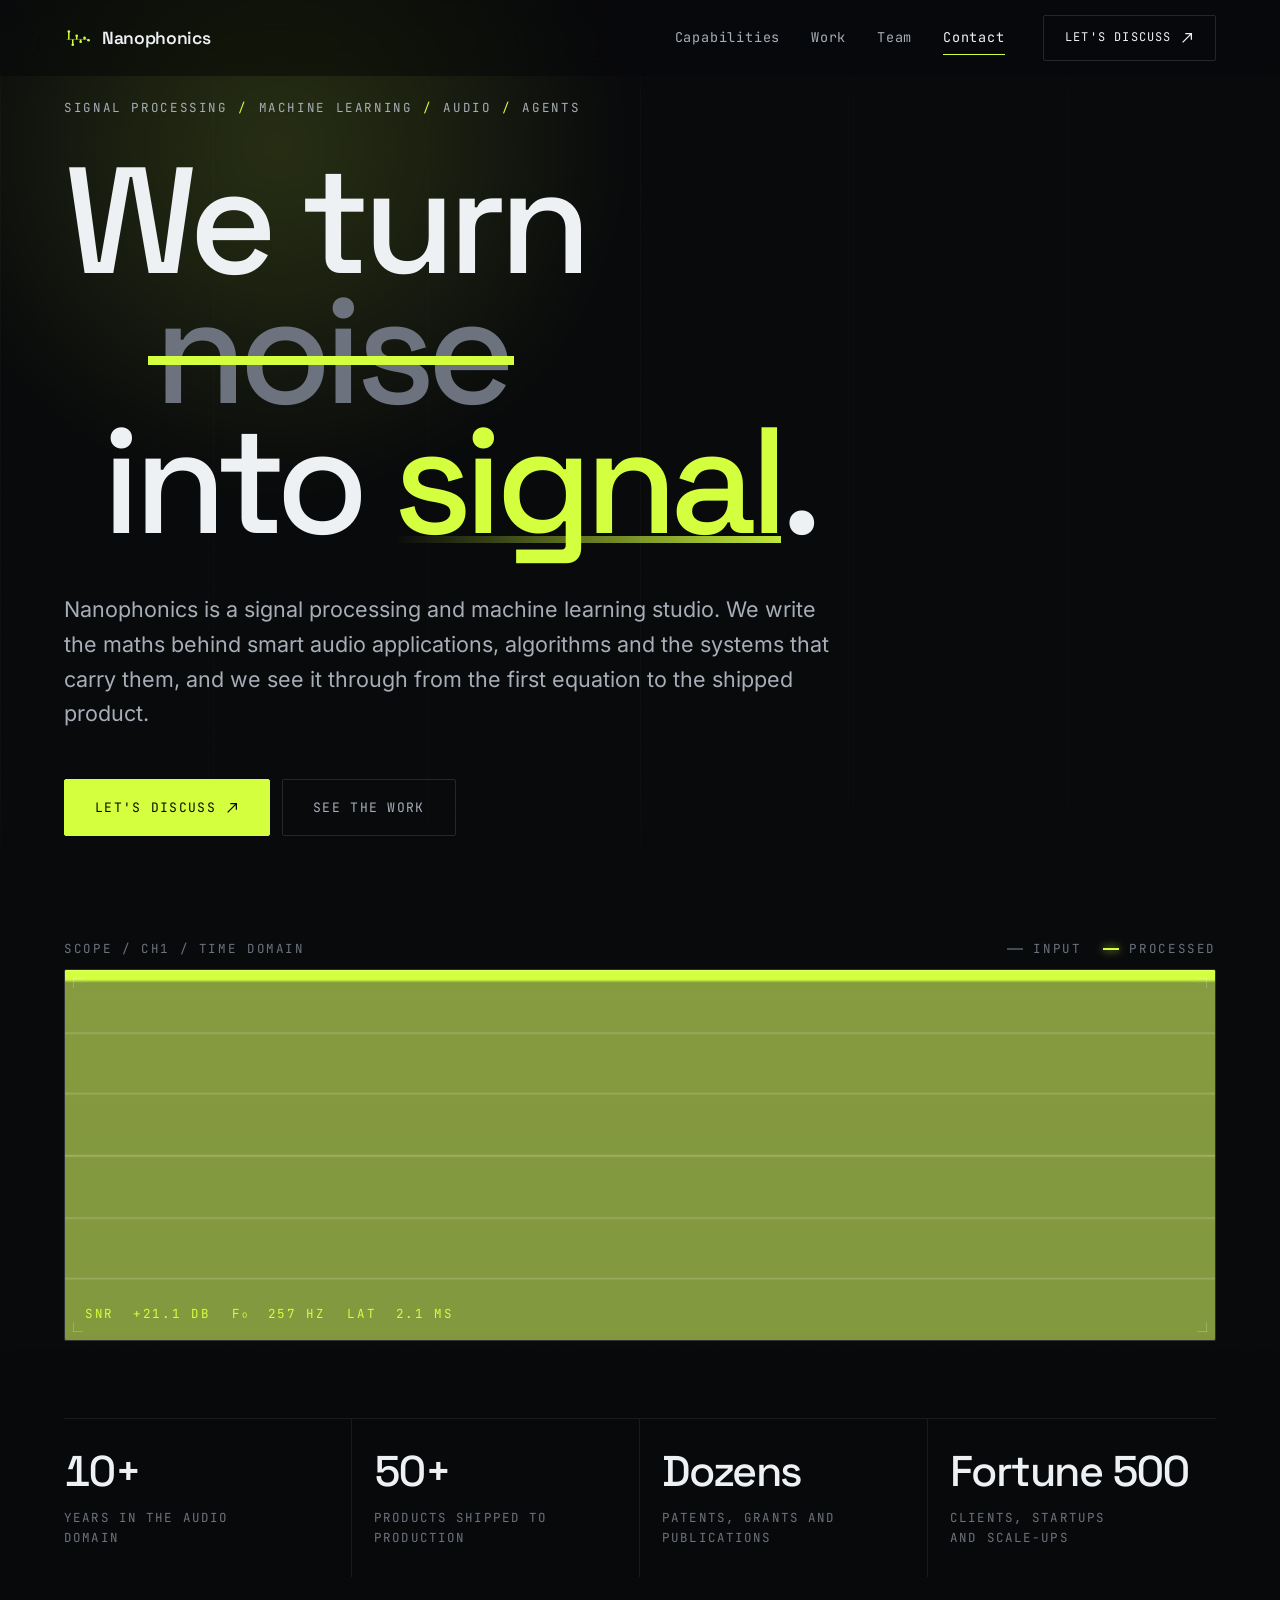
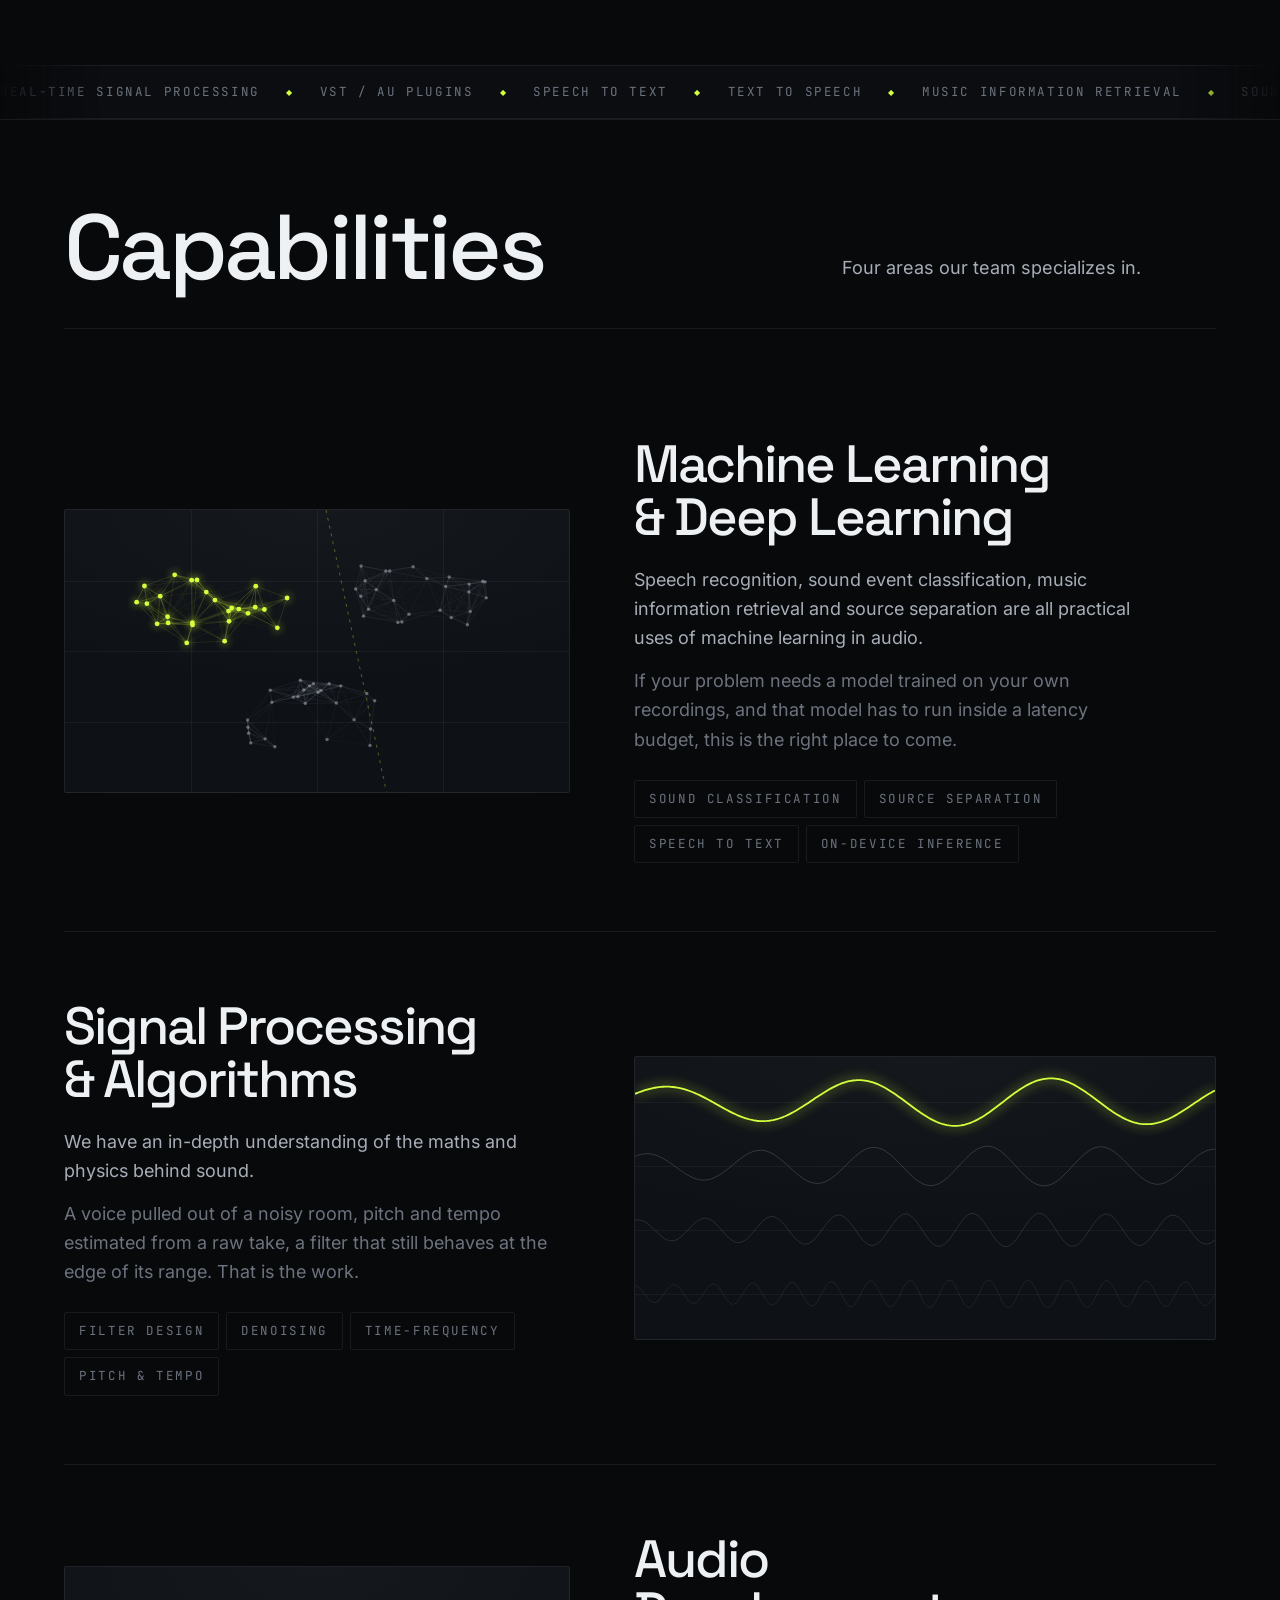
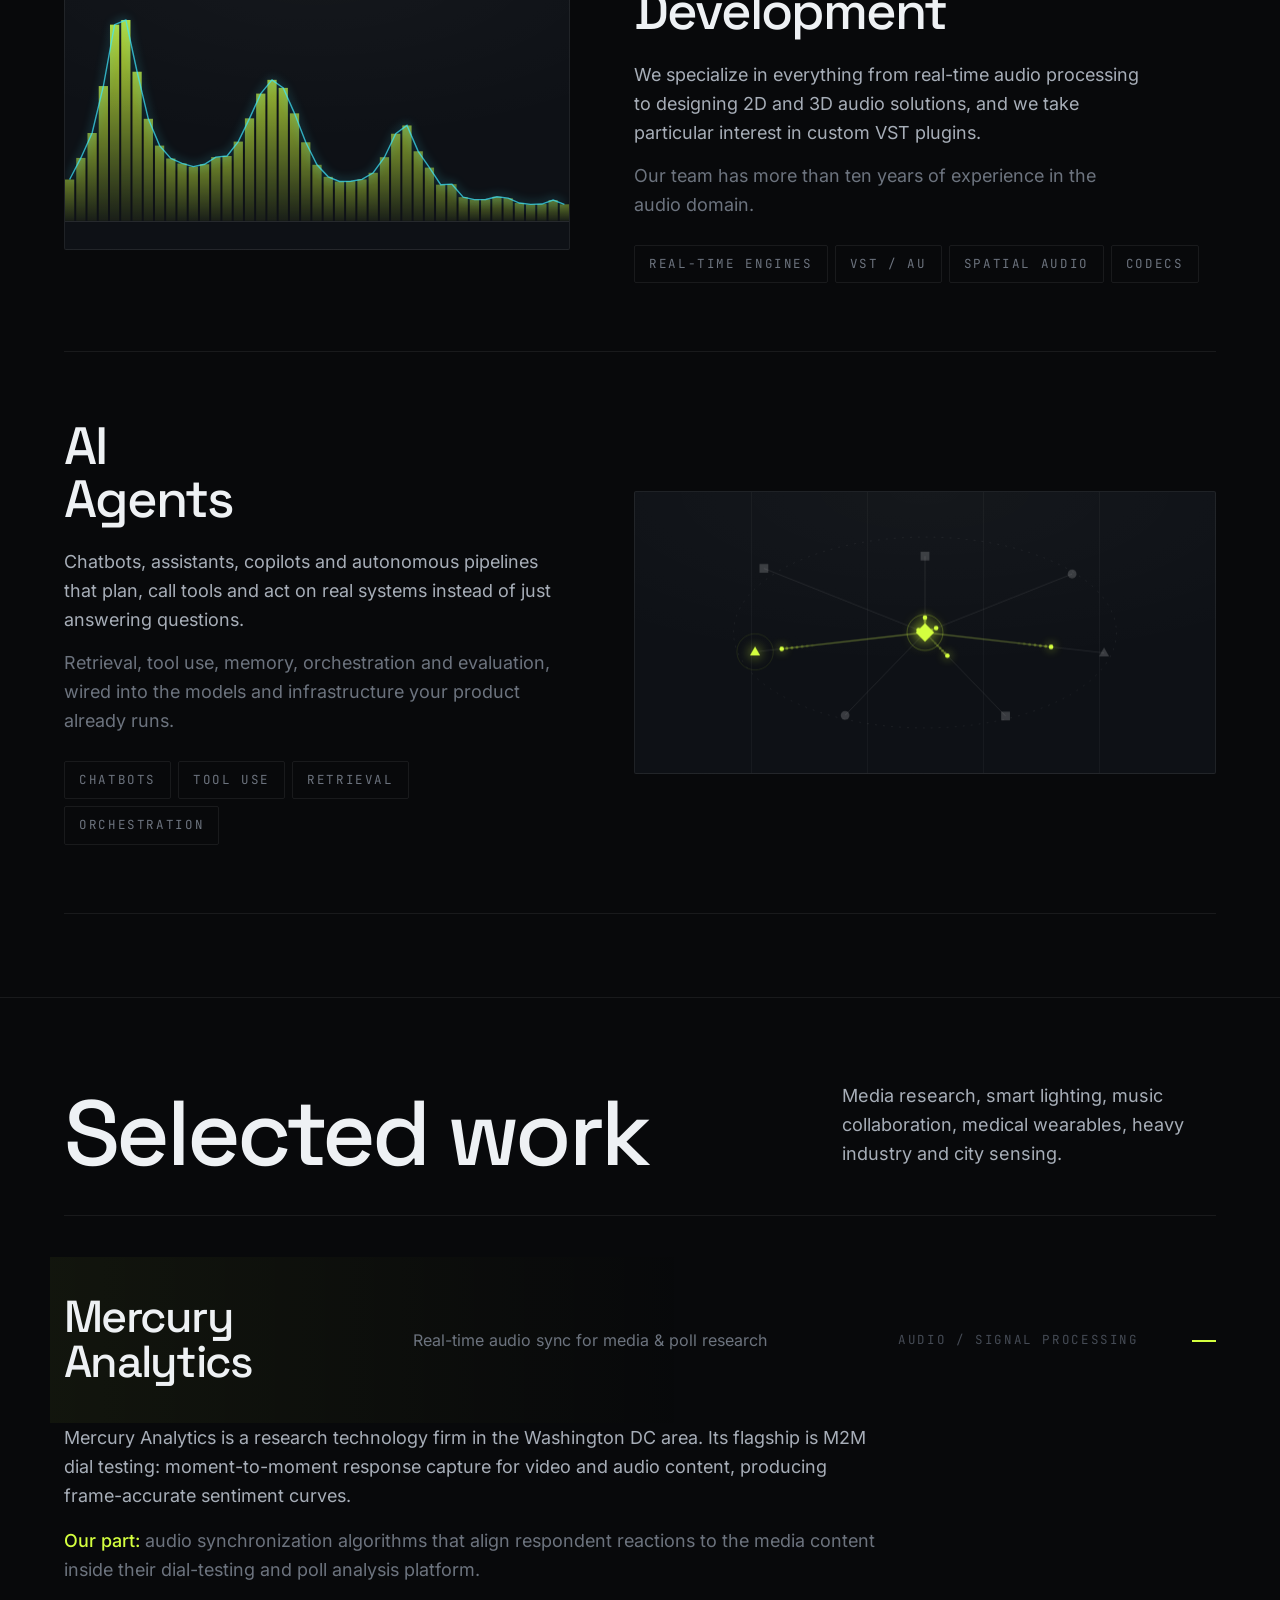
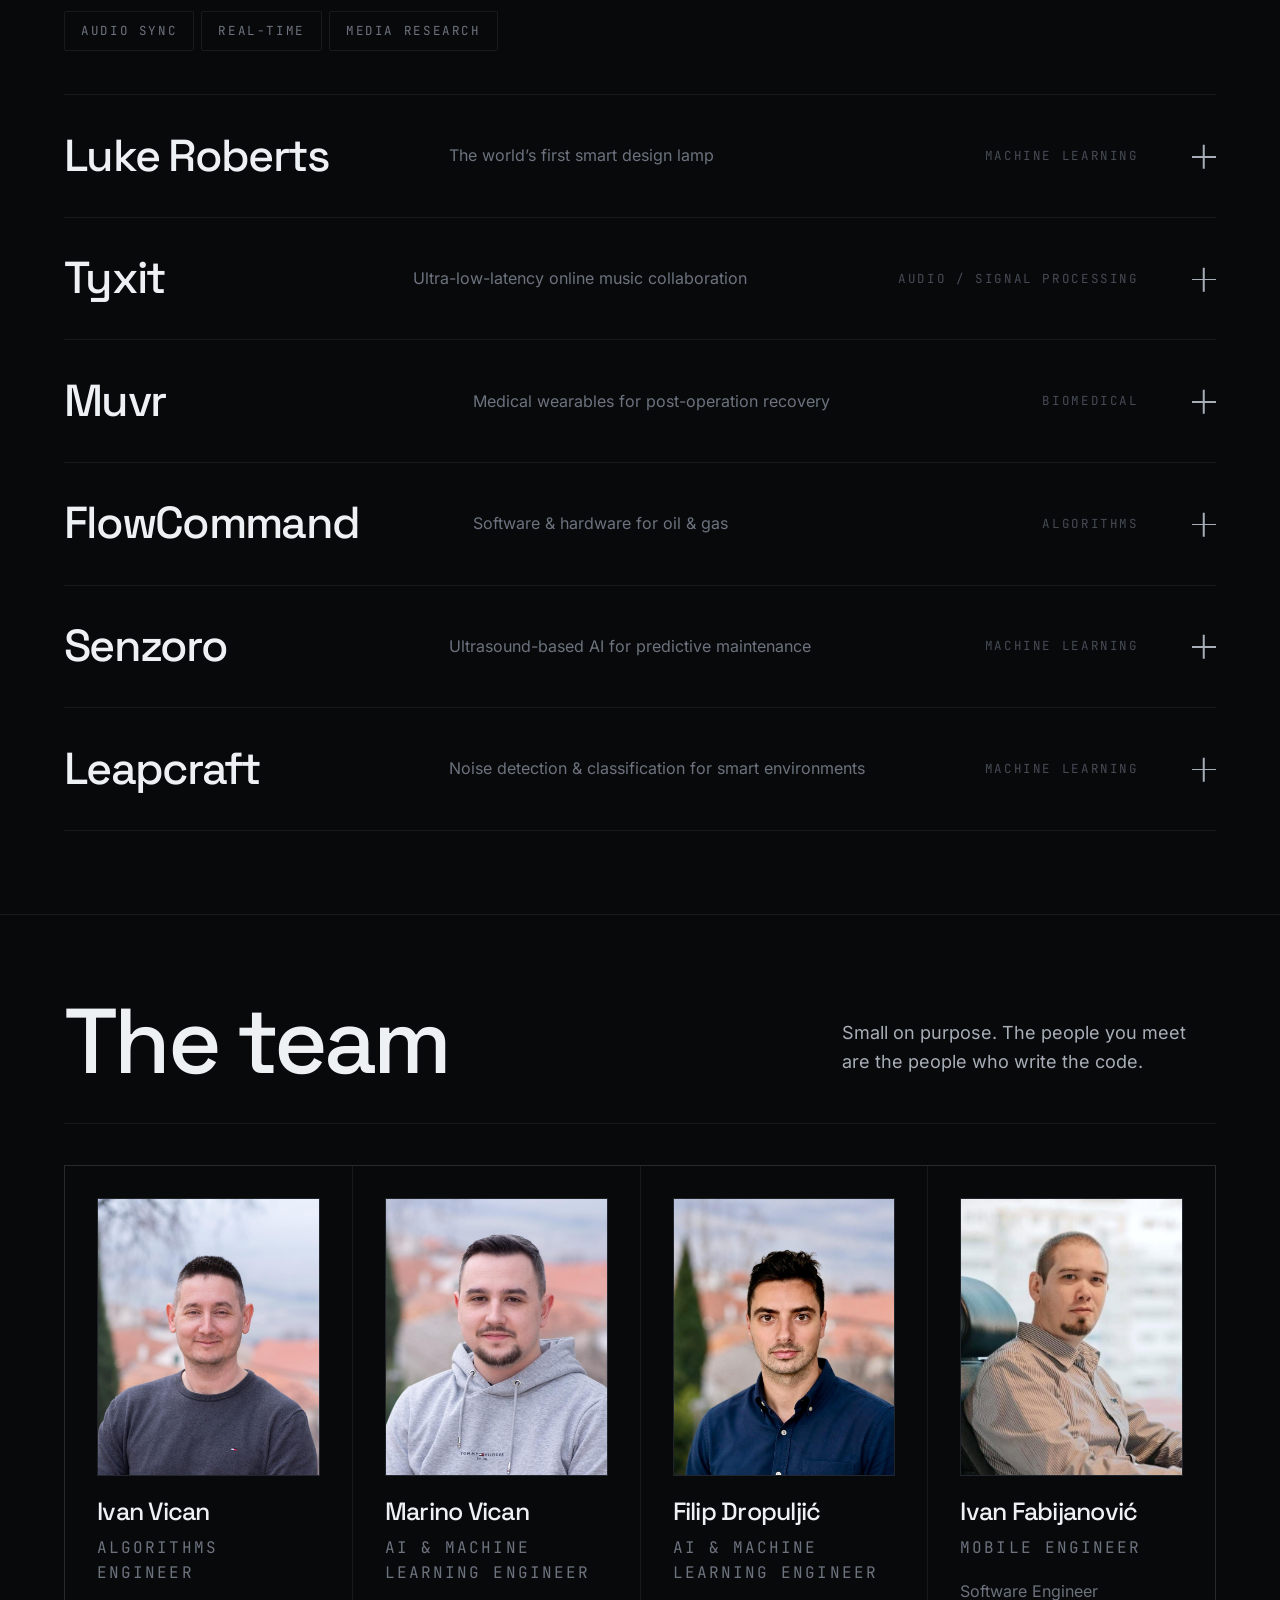
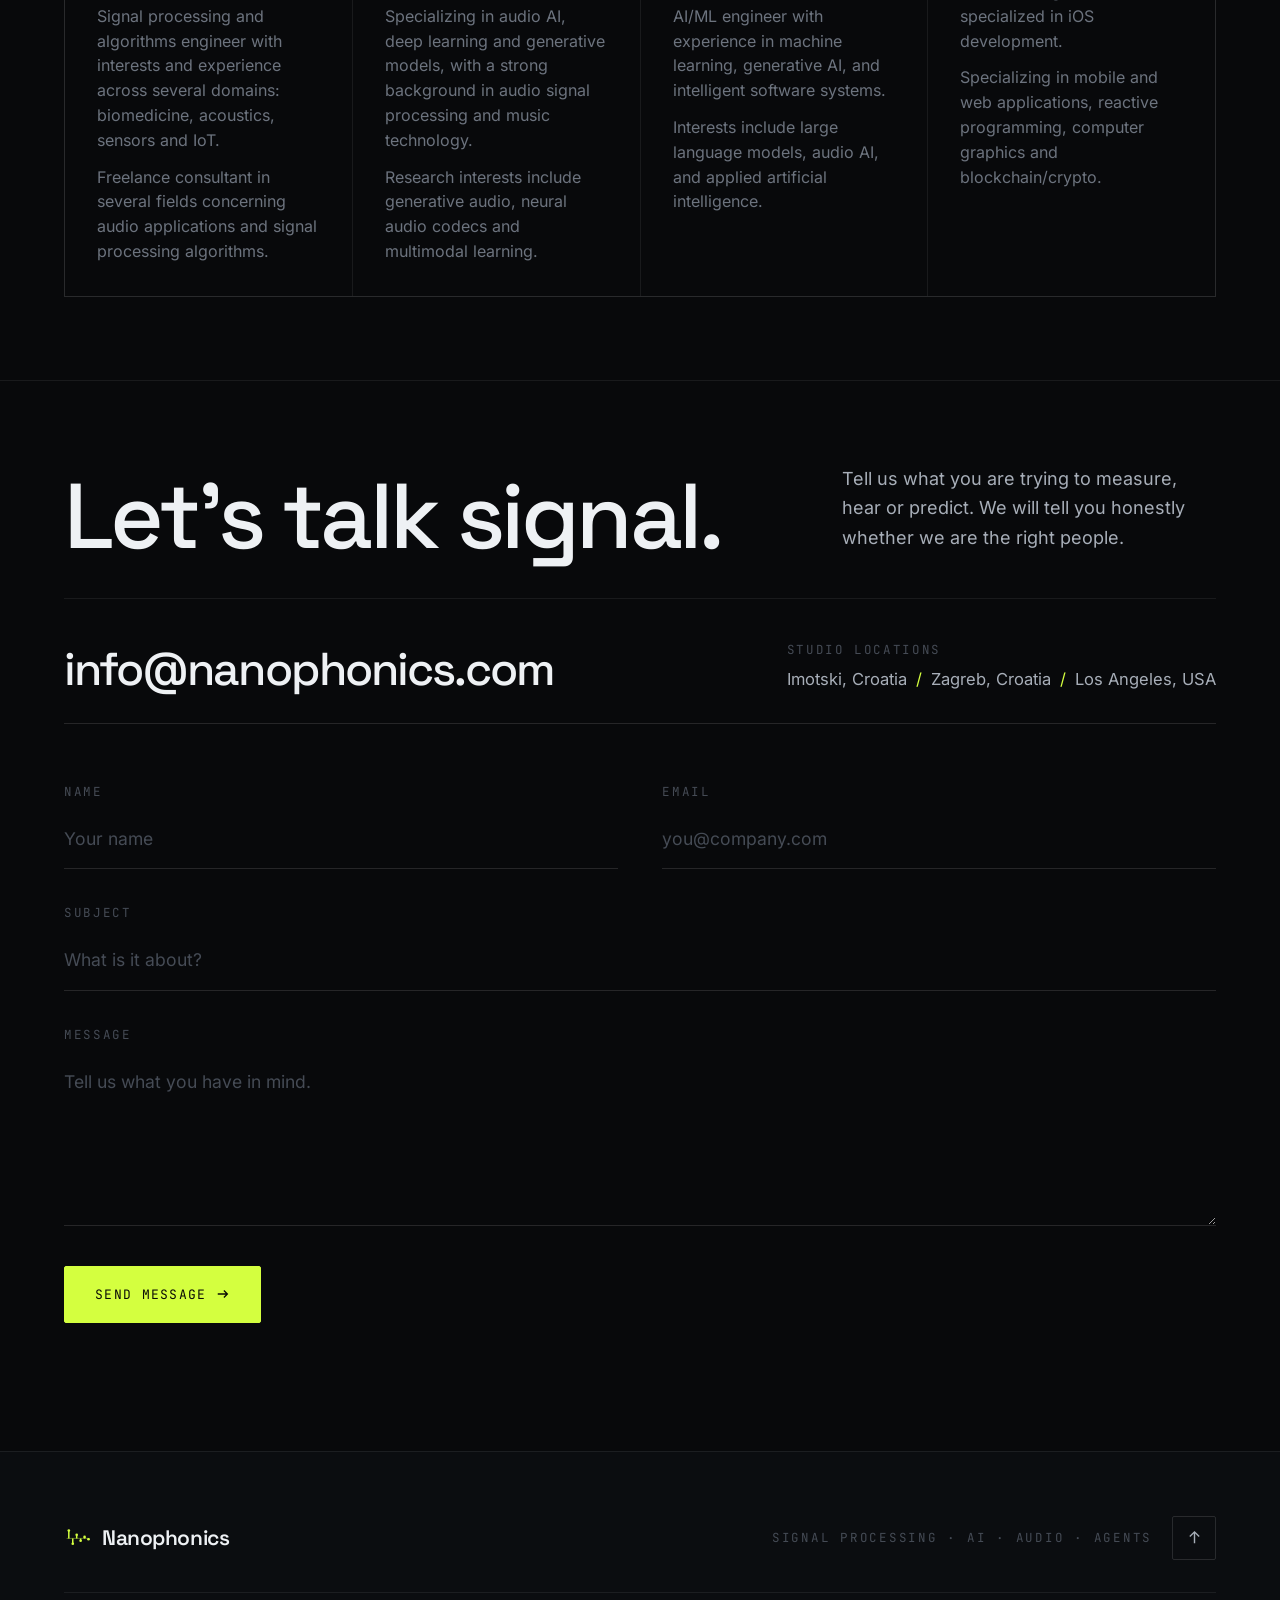
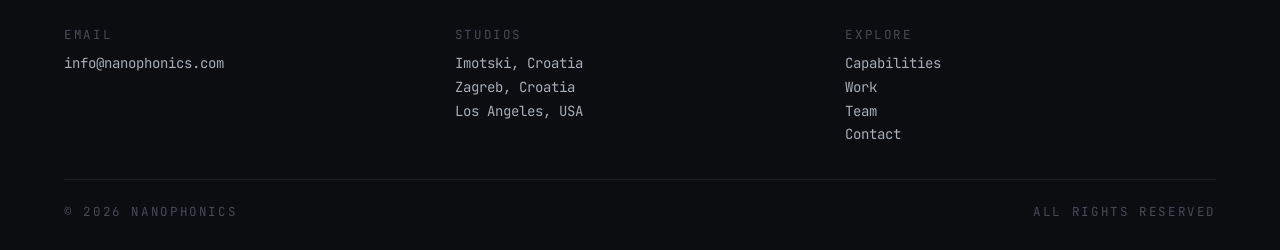
==== commit c4d35857: "New brand mark: discrete-time impulse response stem plot Replaces the waveform trace in the nav, foo" ====
--- a/index.html
+++ b/index.html
@@ -57,8 +57,13 @@
 <header class="nav" id="nav">
   <div class="nav__inner">
     <a class="brand" href="#top" aria-label="Nanophonics home">
-      <svg class="brand__mark" viewBox="0 0 28 20" aria-hidden="true">
-        <path d="M1 10 H5 L7 3 L10 17 L13 6 L16 14 L18 10 H27" fill="none" stroke="currentColor" stroke-width="1.6" stroke-linecap="square" stroke-linejoin="miter"/>
+      <svg class="brand__mark" viewBox="0 0 32 24" aria-hidden="true" fill="none" stroke="currentColor">
+        <path class="brand__axis" d="M3 13 H29" stroke-width="1" opacity=".45"/>
+        <path d="M5.5 13 V4 M10 13 V19.2 M14.5 13 V8.8 M19 13 V15.7 M23.5 13 V11.3 M28 13 V14" stroke-width="1.7"/>
+        <g fill="currentColor" stroke="none">
+          <circle cx="5.5" cy="4" r="1.5"/><circle cx="10" cy="19.2" r="1.5"/><circle cx="14.5" cy="8.8" r="1.5"/>
+          <circle cx="19" cy="15.7" r="1.5"/><circle cx="23.5" cy="11.3" r="1.5"/><circle cx="28" cy="14" r="1.5"/>
+        </g>
       </svg>
       <span class="brand__word">Nanophonics</span>
     </a>
@@ -493,8 +498,13 @@
   <div class="wrap">
     <div class="foot__top">
       <a class="brand brand--foot" href="#top">
-        <svg class="brand__mark" viewBox="0 0 28 20" aria-hidden="true">
-          <path d="M1 10 H5 L7 3 L10 17 L13 6 L16 14 L18 10 H27" fill="none" stroke="currentColor" stroke-width="1.6" stroke-linecap="square"/>
+        <svg class="brand__mark" viewBox="0 0 32 24" aria-hidden="true" fill="none" stroke="currentColor">
+          <path class="brand__axis" d="M3 13 H29" stroke-width="1" opacity=".45"/>
+          <path d="M5.5 13 V4 M10 13 V19.2 M14.5 13 V8.8 M19 13 V15.7 M23.5 13 V11.3 M28 13 V14" stroke-width="1.7"/>
+          <g fill="currentColor" stroke="none">
+            <circle cx="5.5" cy="4" r="1.5"/><circle cx="10" cy="19.2" r="1.5"/><circle cx="14.5" cy="8.8" r="1.5"/>
+            <circle cx="19" cy="15.7" r="1.5"/><circle cx="23.5" cy="11.3" r="1.5"/><circle cx="28" cy="14" r="1.5"/>
+          </g>
         </svg>
         <span class="brand__word">Nanophonics</span>
       </a>
--- a/assets/css/style.css
+++ b/assets/css/style.css
@@ -280,12 +280,10 @@
 }
 
 .brand{ display:inline-flex; align-items:center; gap:10px; flex:none; }
-.brand__mark{ width:28px; height:20px; color:var(--acc); overflow:visible; }
-.brand__mark path{
-  stroke-dasharray:64; stroke-dashoffset:0;
-  transition:stroke-dashoffset .7s var(--ease);
-}
-.brand:hover .brand__mark path{ stroke-dashoffset:128; }
+.brand__mark{ width:28px; height:21px; color:var(--acc); overflow:visible; }
+/* the axis line brightens on hover; the stems stay put */
+.brand__axis{ transition:opacity .35s; }
+.brand:hover .brand__axis{ opacity:.9; }
 .brand__word{
   font-family:var(--f-dsp); font-weight:600; font-size:17.5px;
   letter-spacing:-.02em;
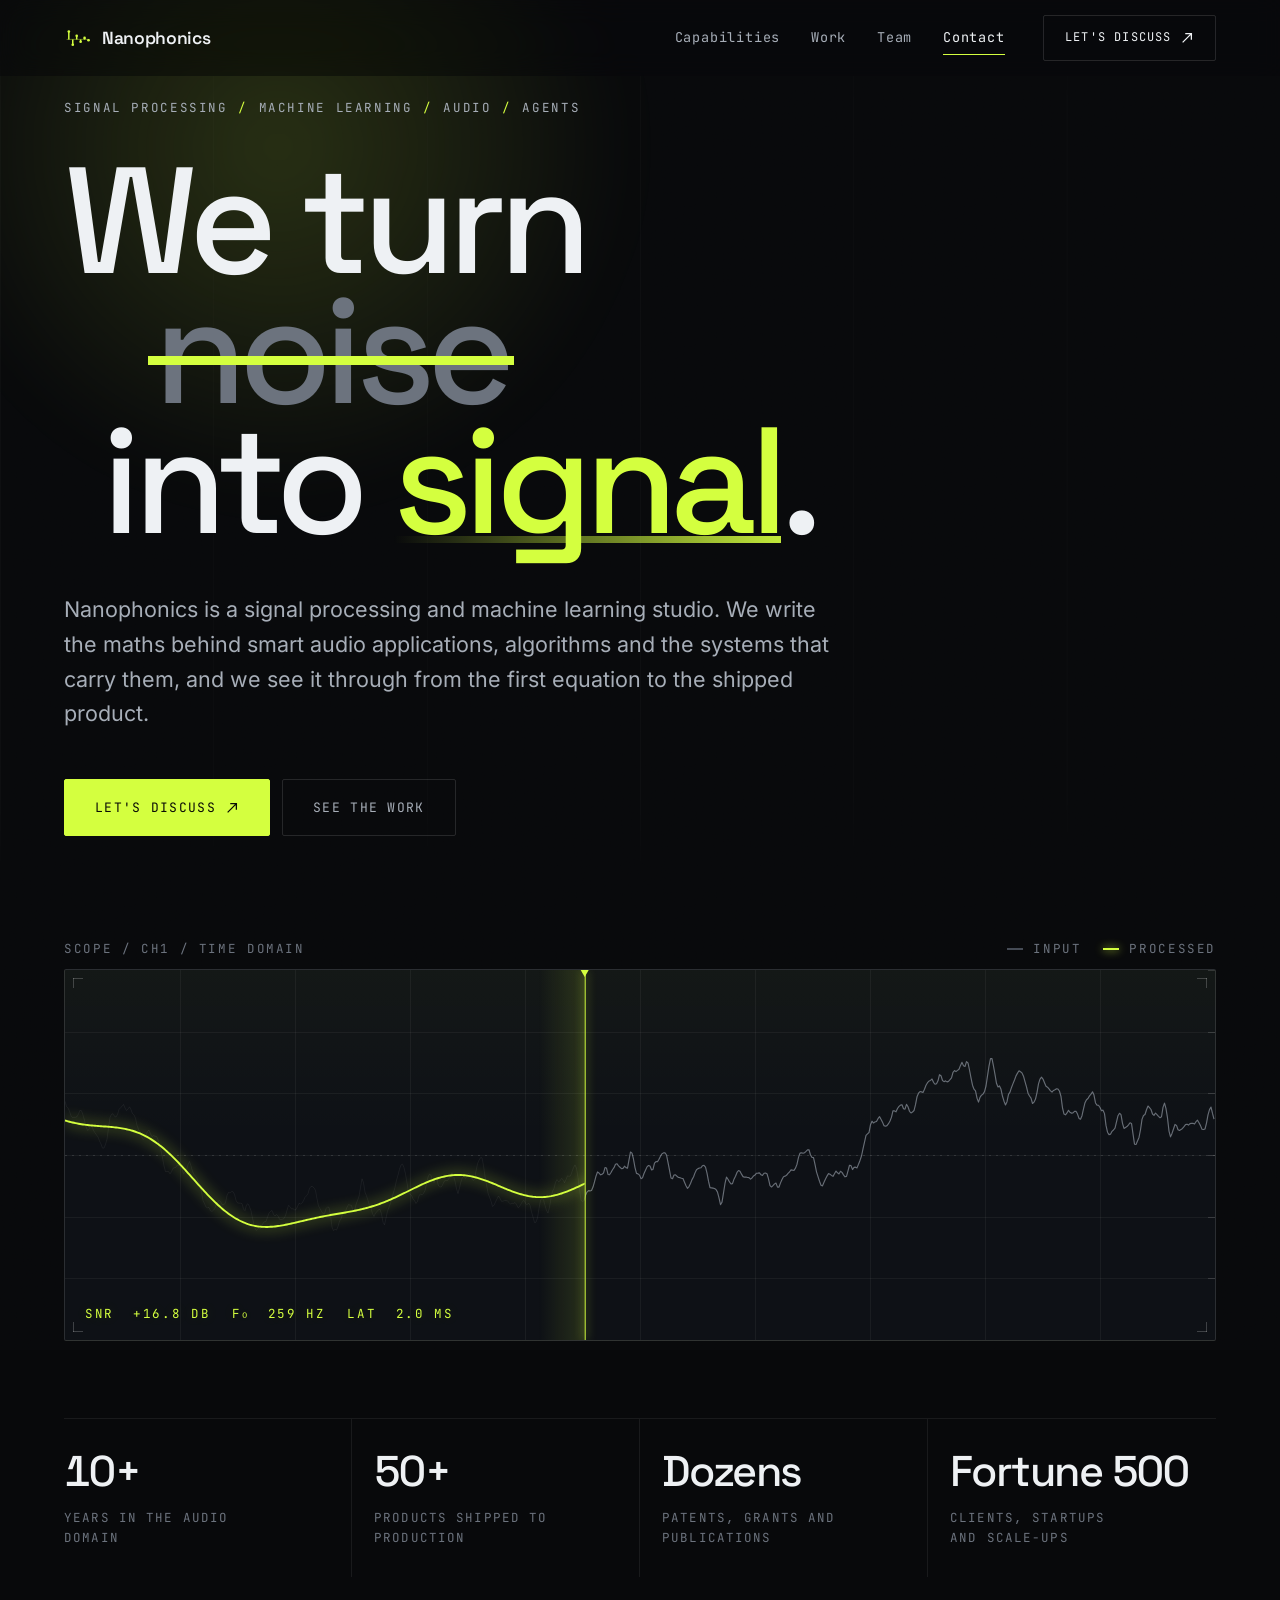
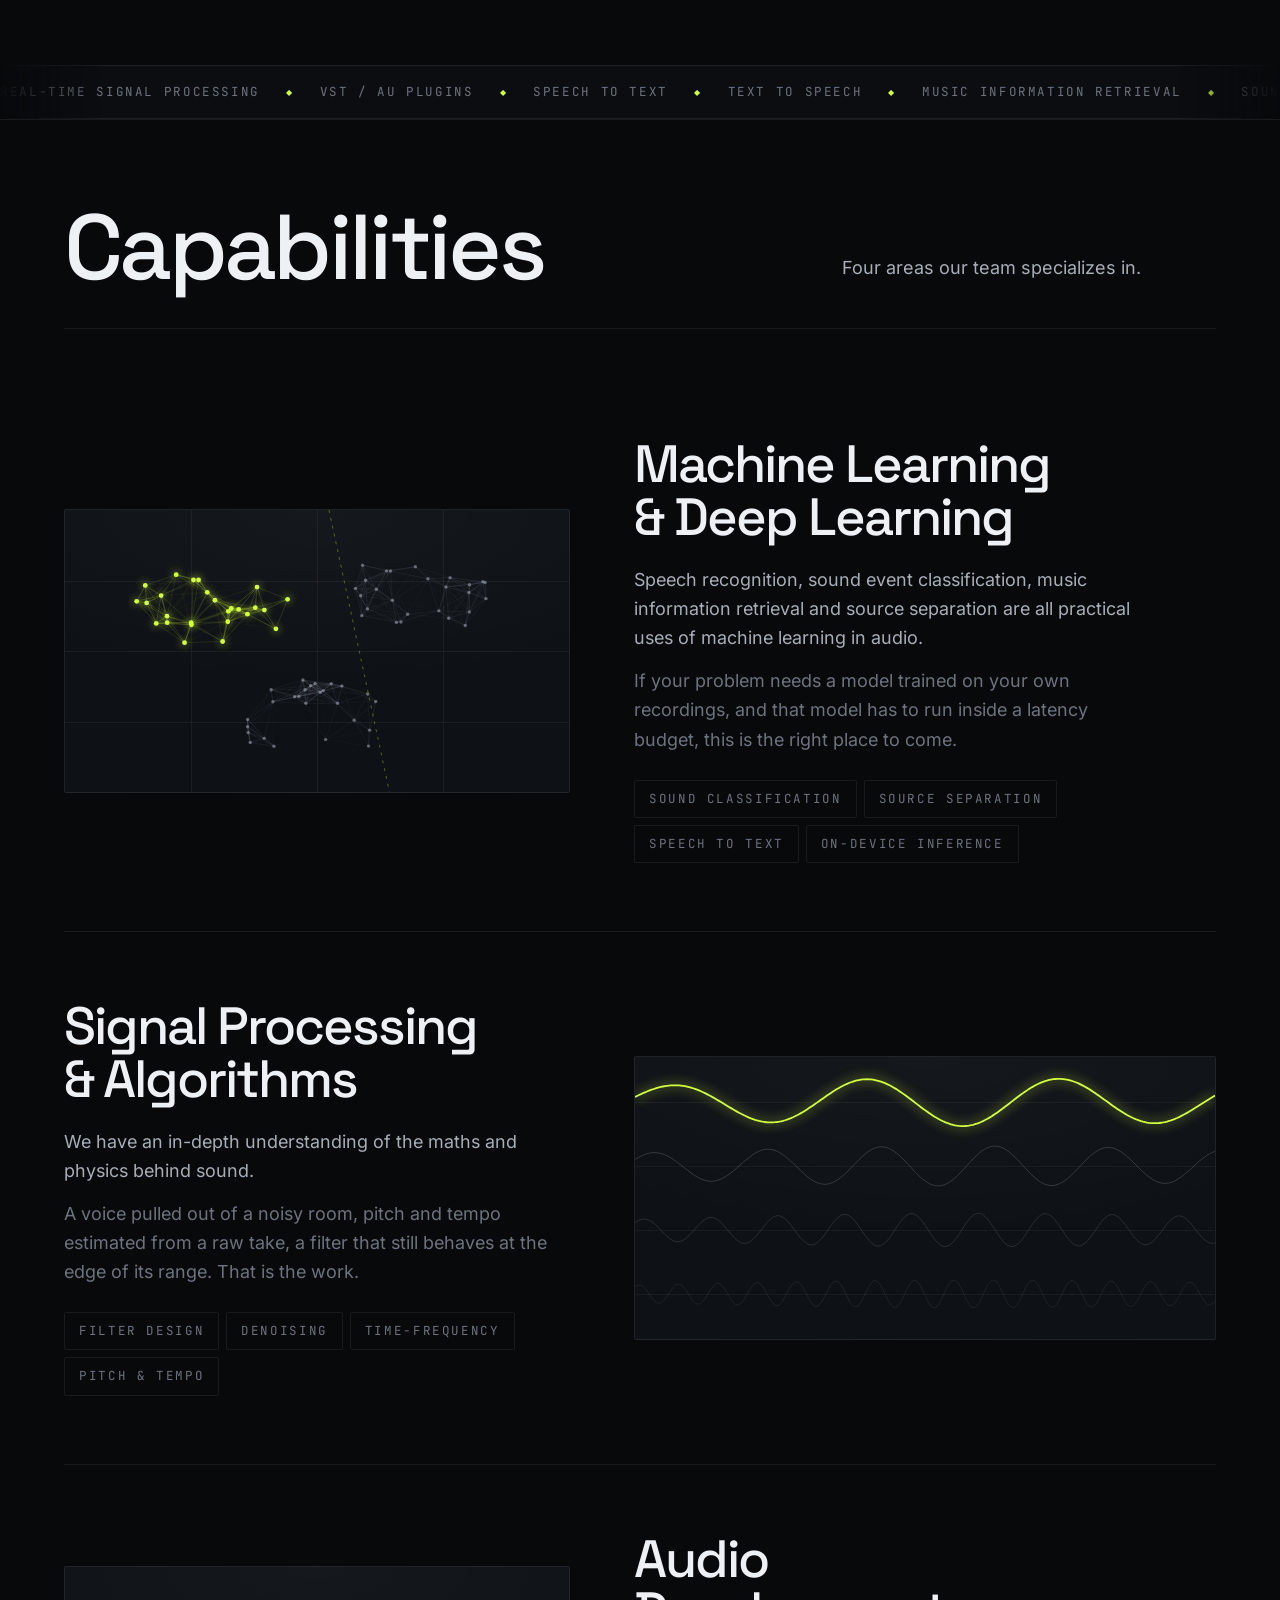
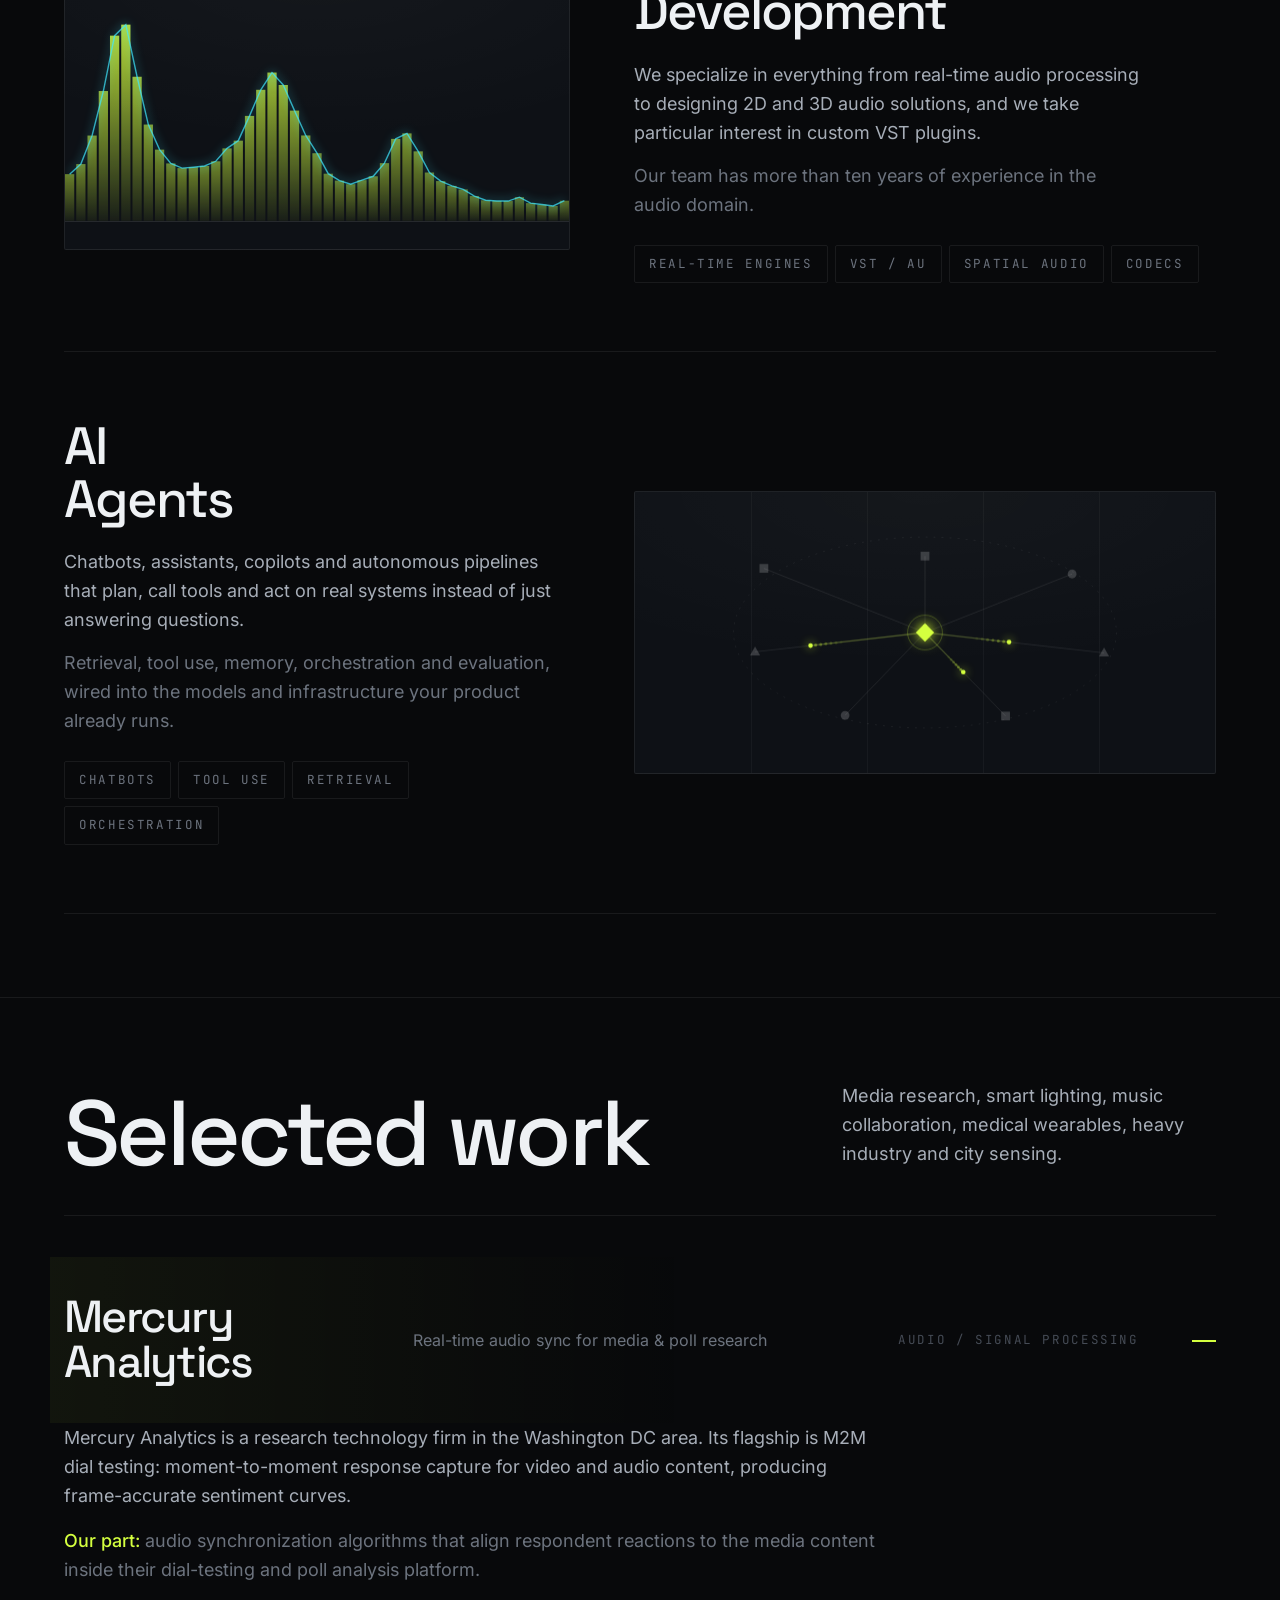
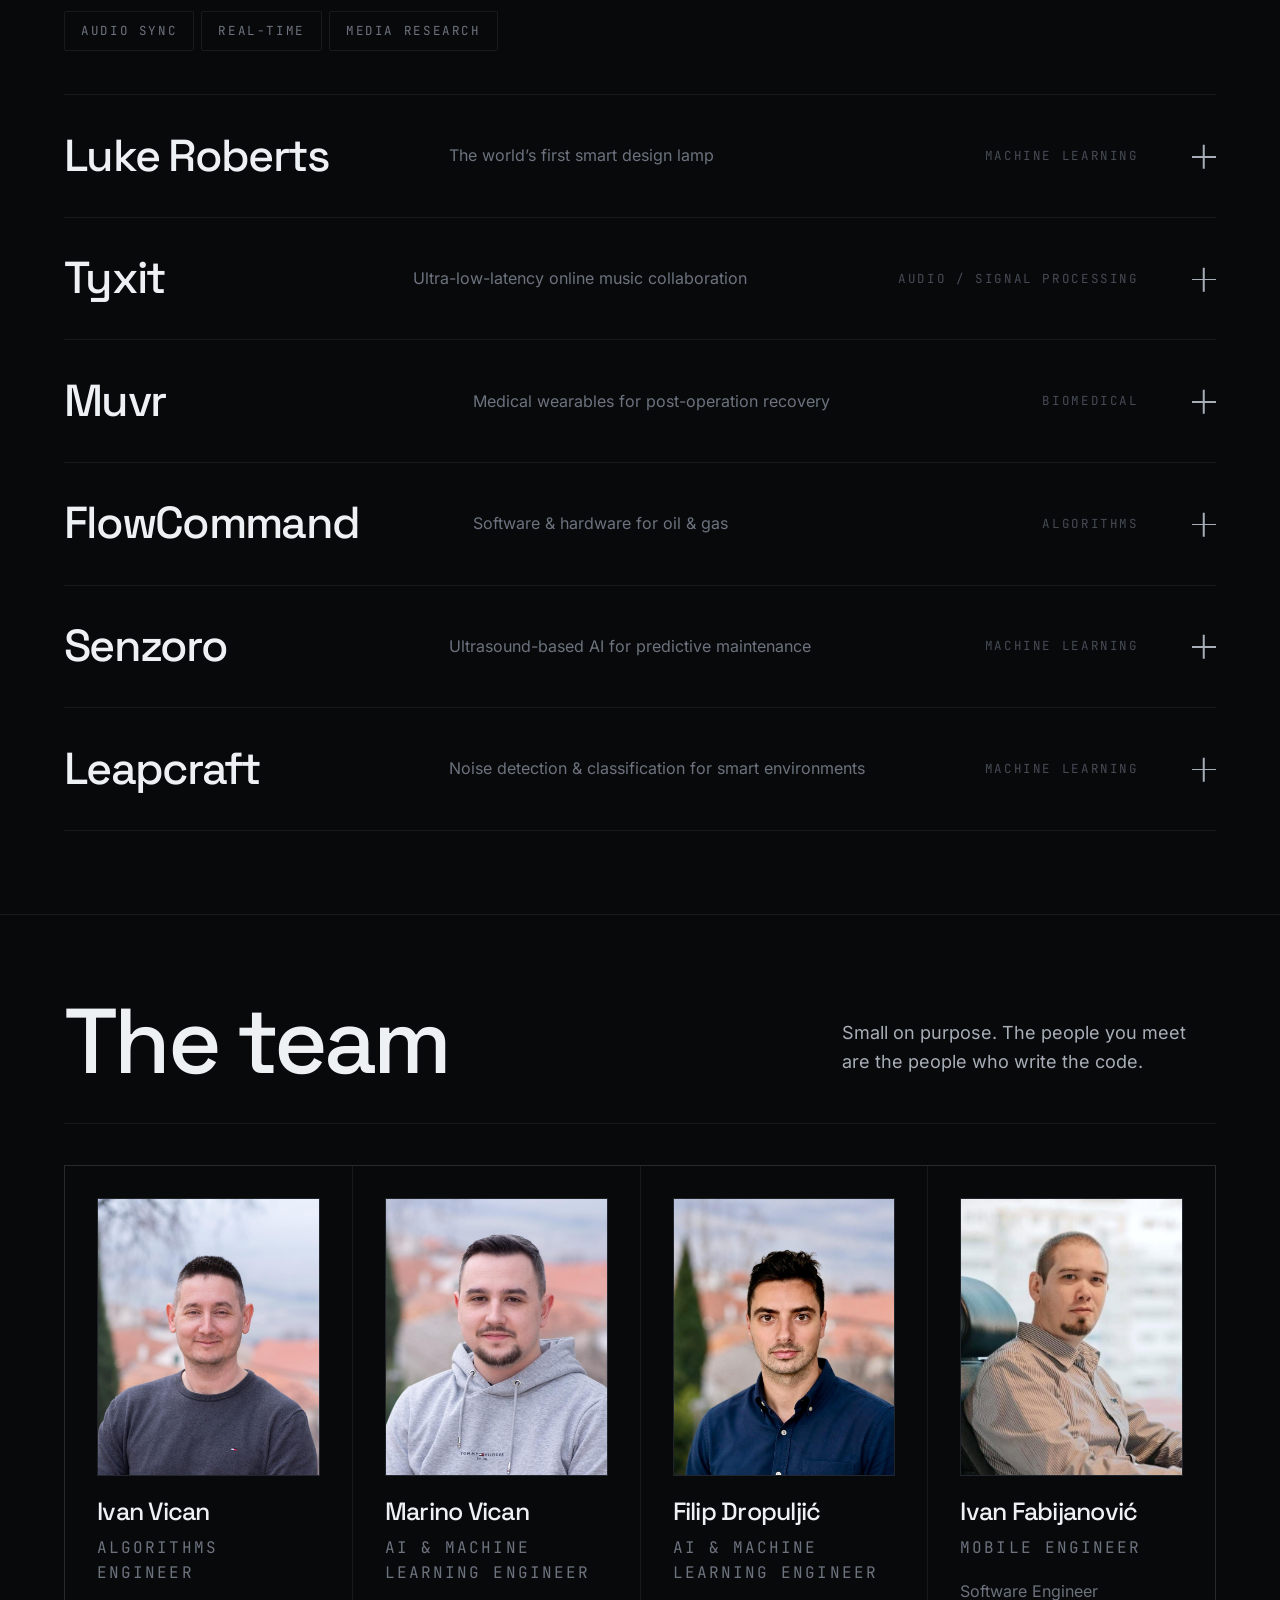
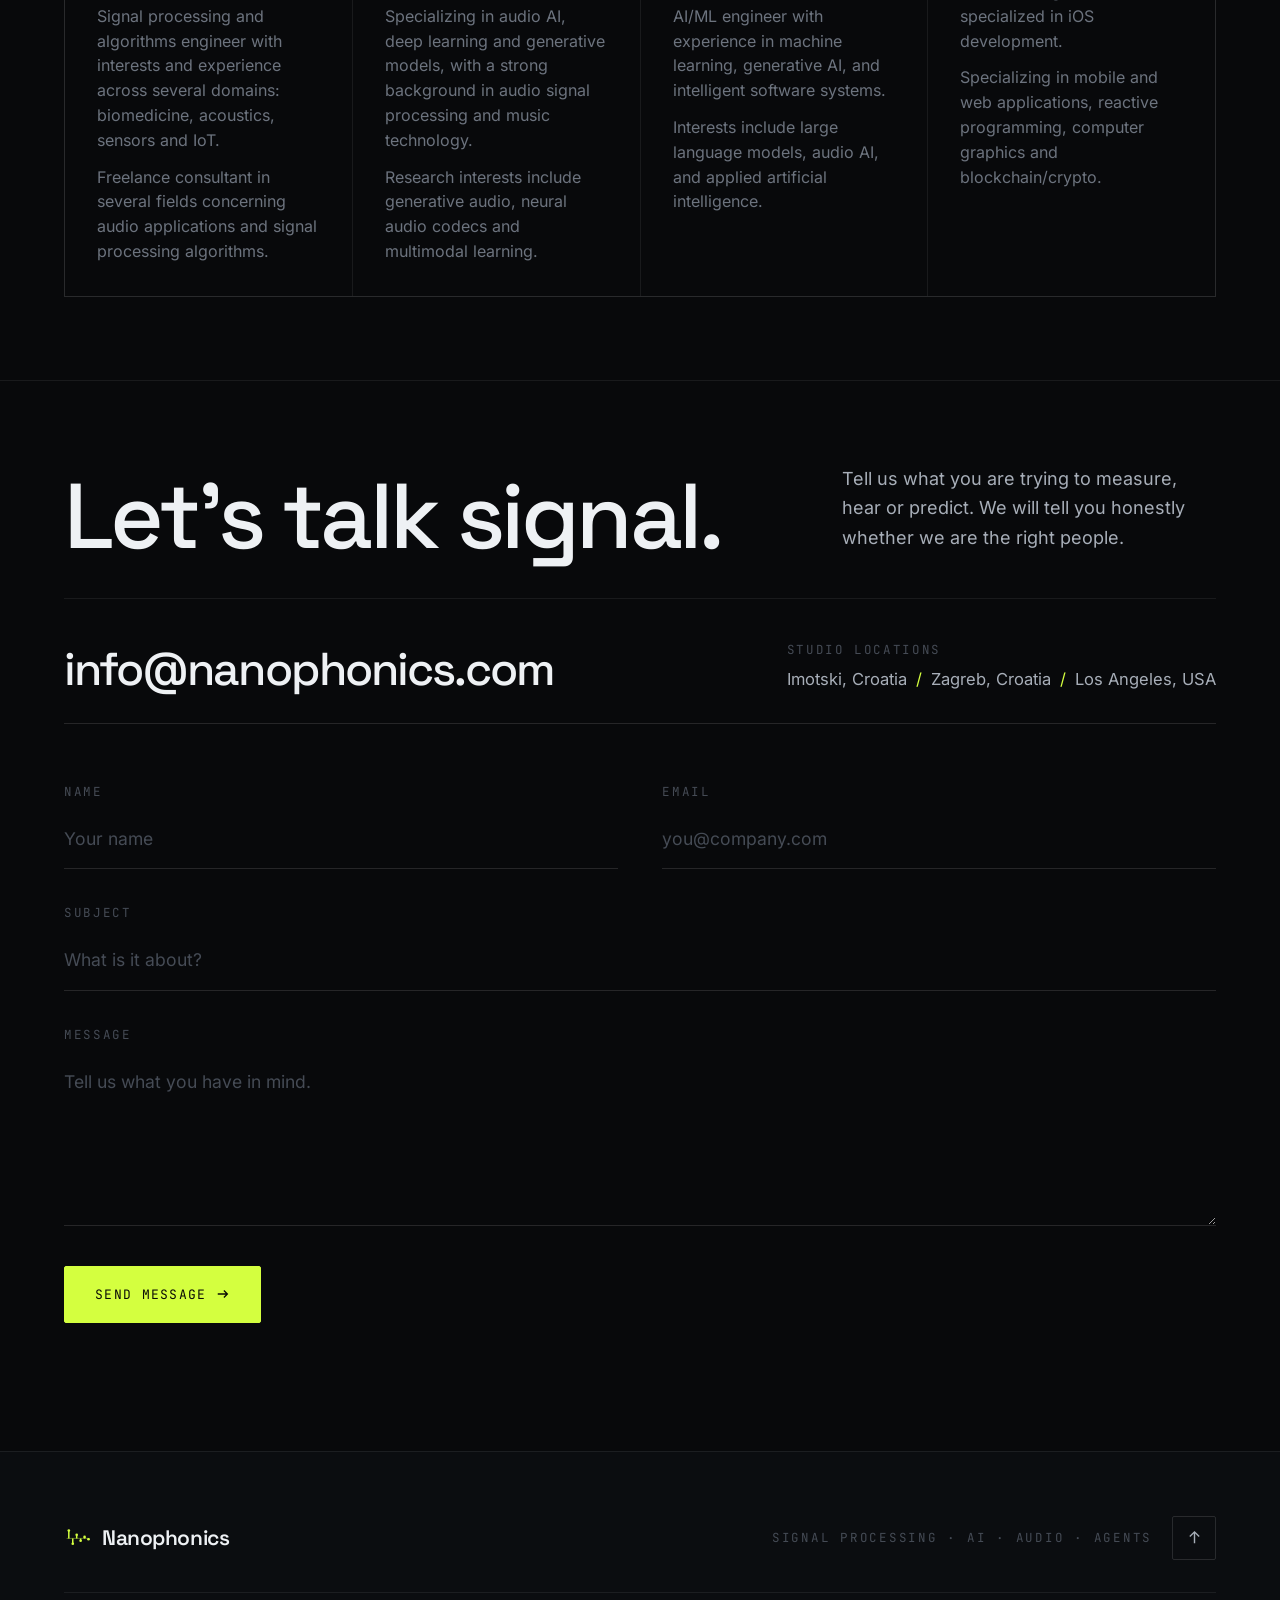
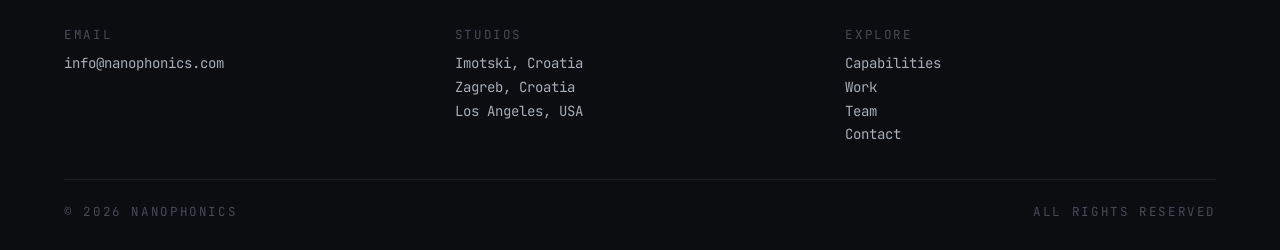
==== commit fcafd2f5: "Make the site Netlify-ready netlify.toml overrides the old Gatsby build settings so the static files" ====
--- a/index.html
+++ b/index.html
@@ -452,9 +452,13 @@
 
       <form class="form" id="contactForm" data-r novalidate
             method="POST"
-            action="">
-        <!-- Configure a form endpoint (Formspree / Basin / Netlify) in the action above.
-             Until then the form falls back to opening the visitor's mail client. -->
+            action=""
+            name="contact" data-netlify="true" netlify-honeypot="_gotcha">
+        <!-- On Netlify hosting the attributes above register the form at deploy
+             time and submissions land in the Netlify dashboard. Anywhere else,
+             set a Formspree/Basin endpoint in `action`; with neither, the form
+             falls back to opening the visitor's mail client. -->
+        <input type="hidden" name="form-name" value="contact" />
         <div class="field">
           <label for="f-name">Name</label>
           <input id="f-name" name="name" type="text" autocomplete="name" required placeholder="Your name" />
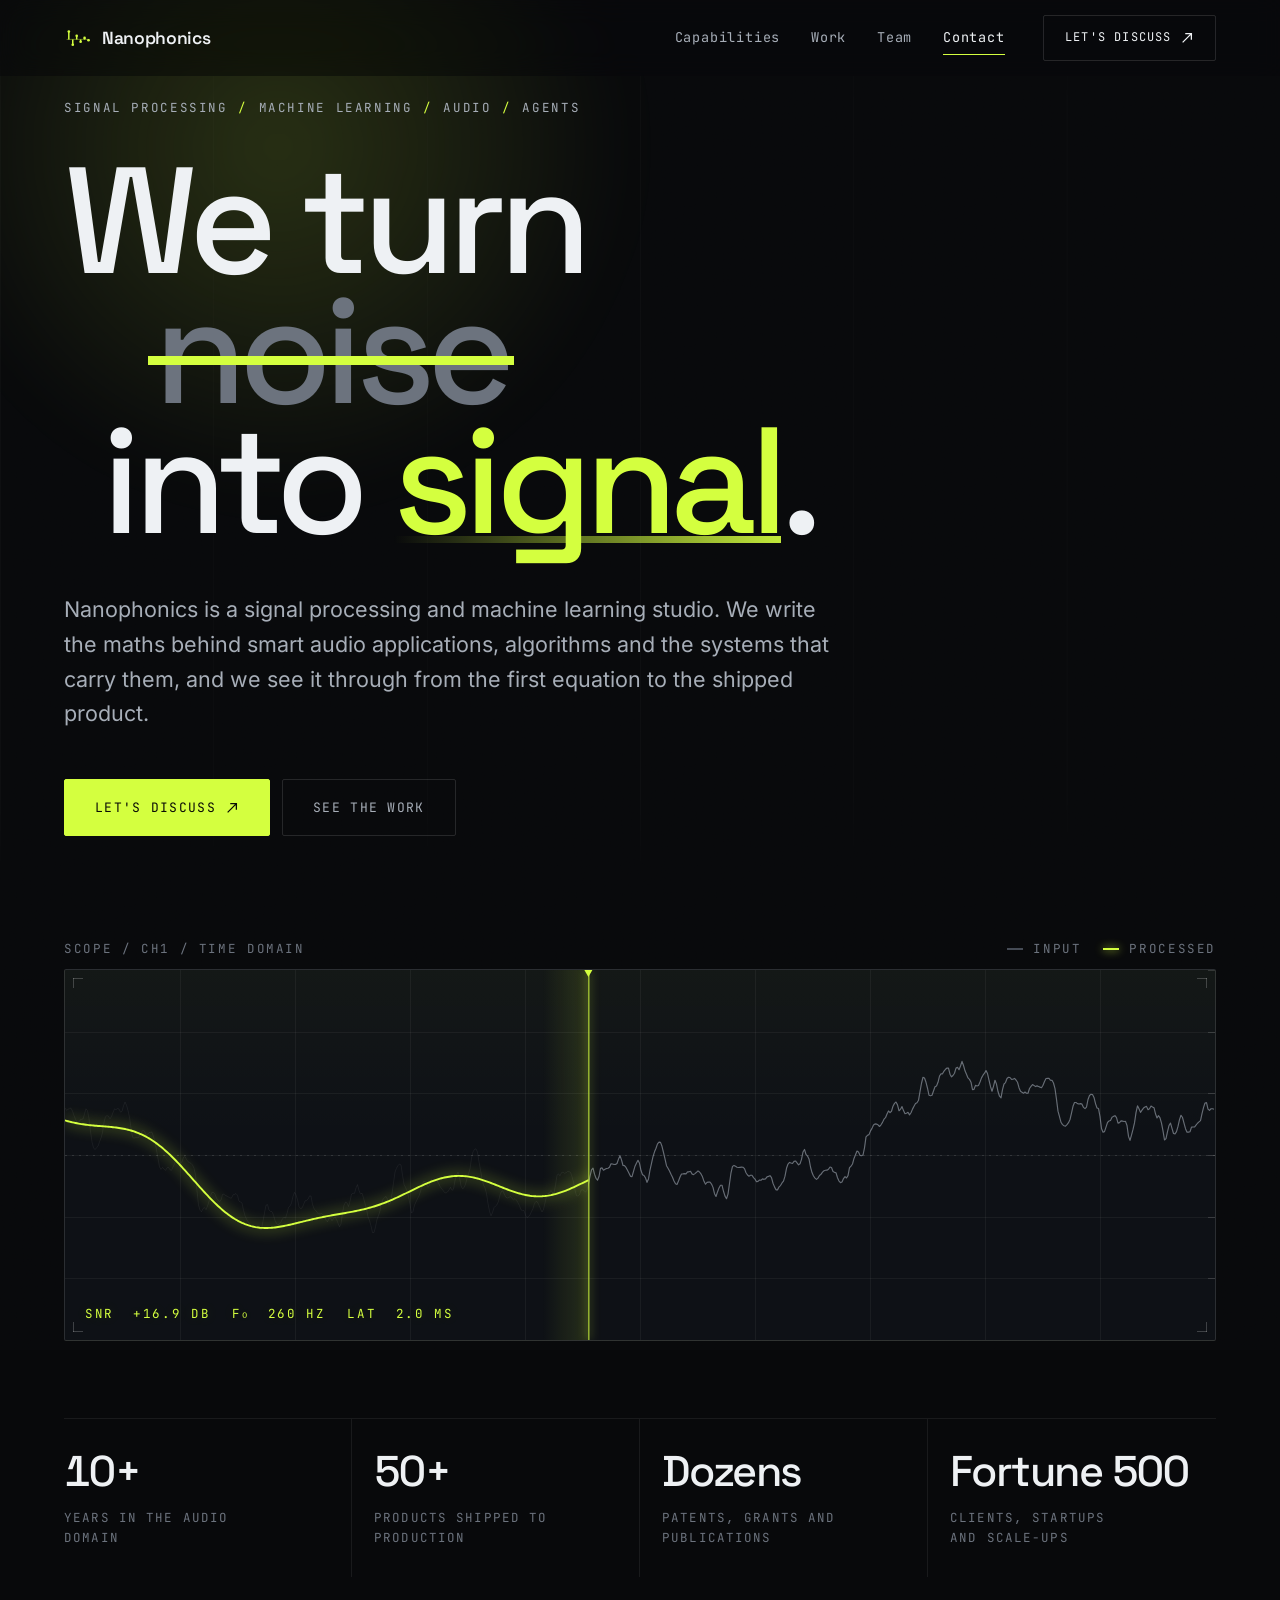
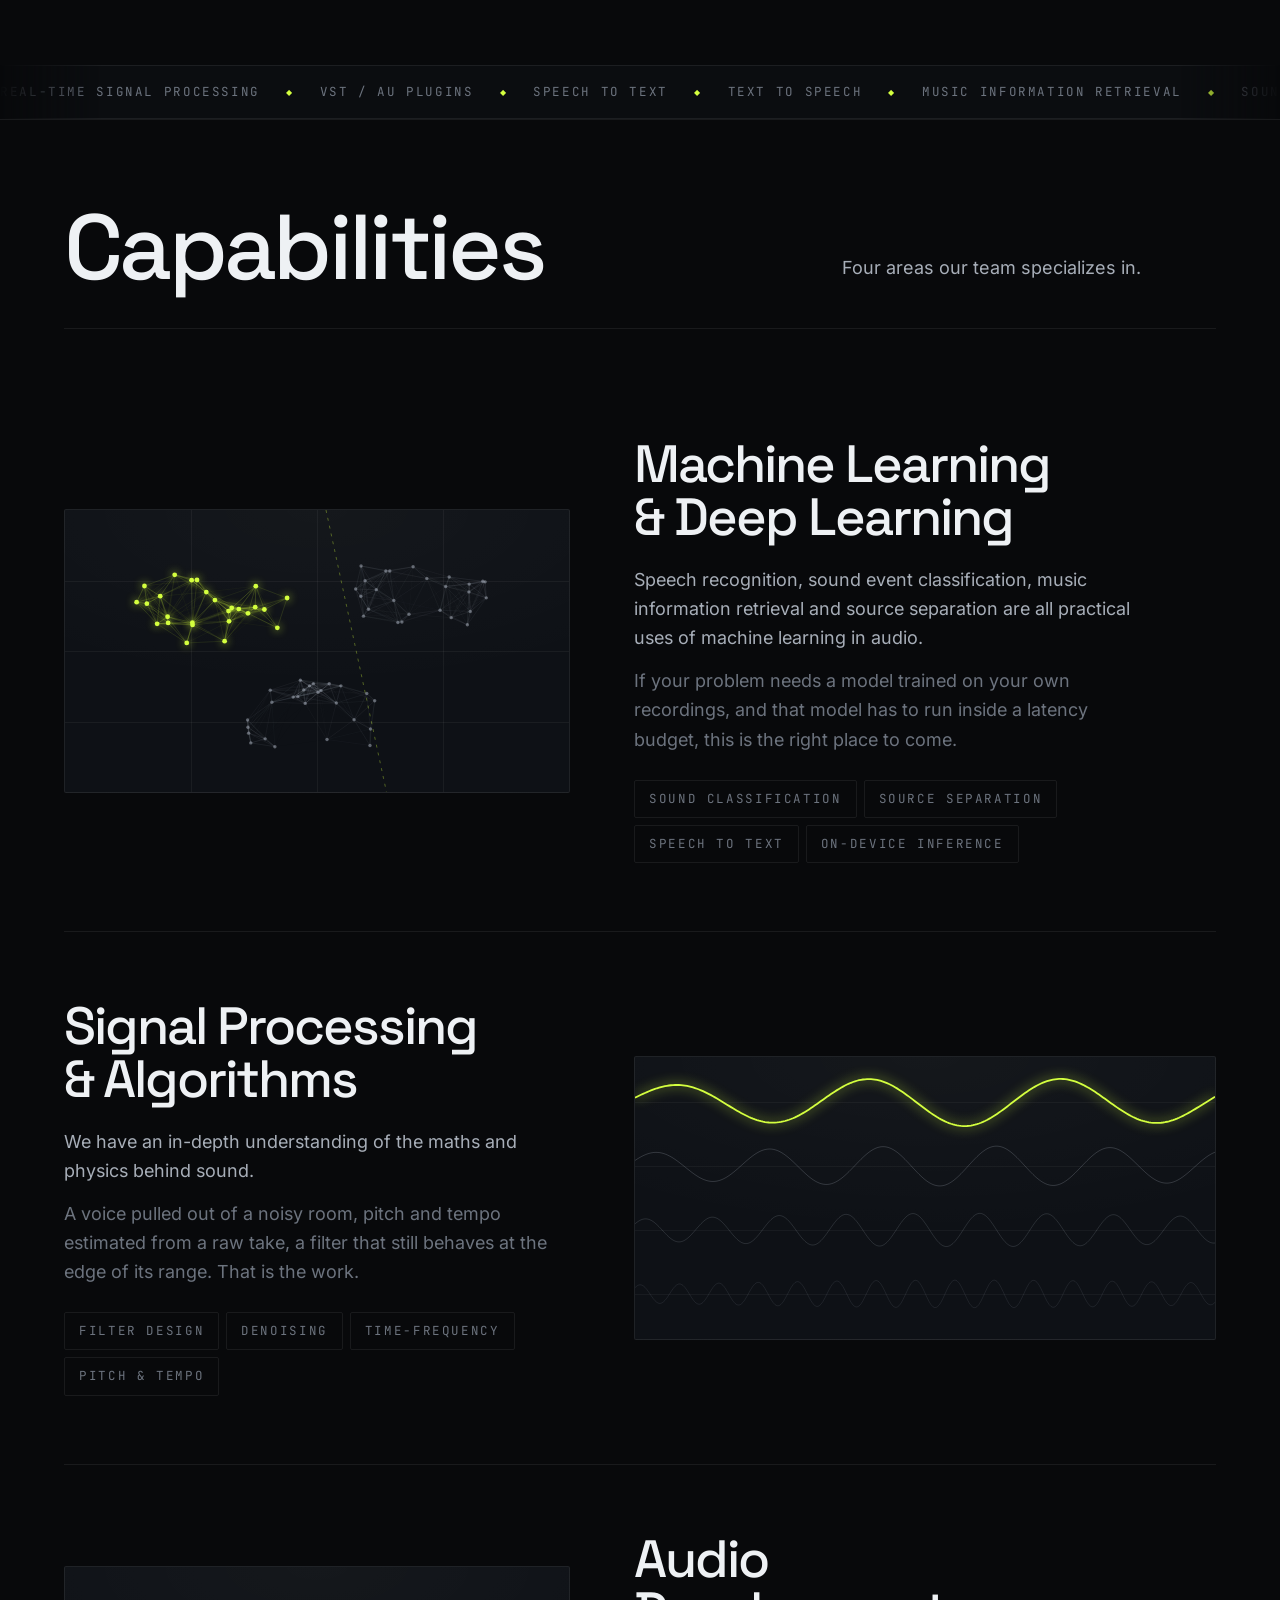
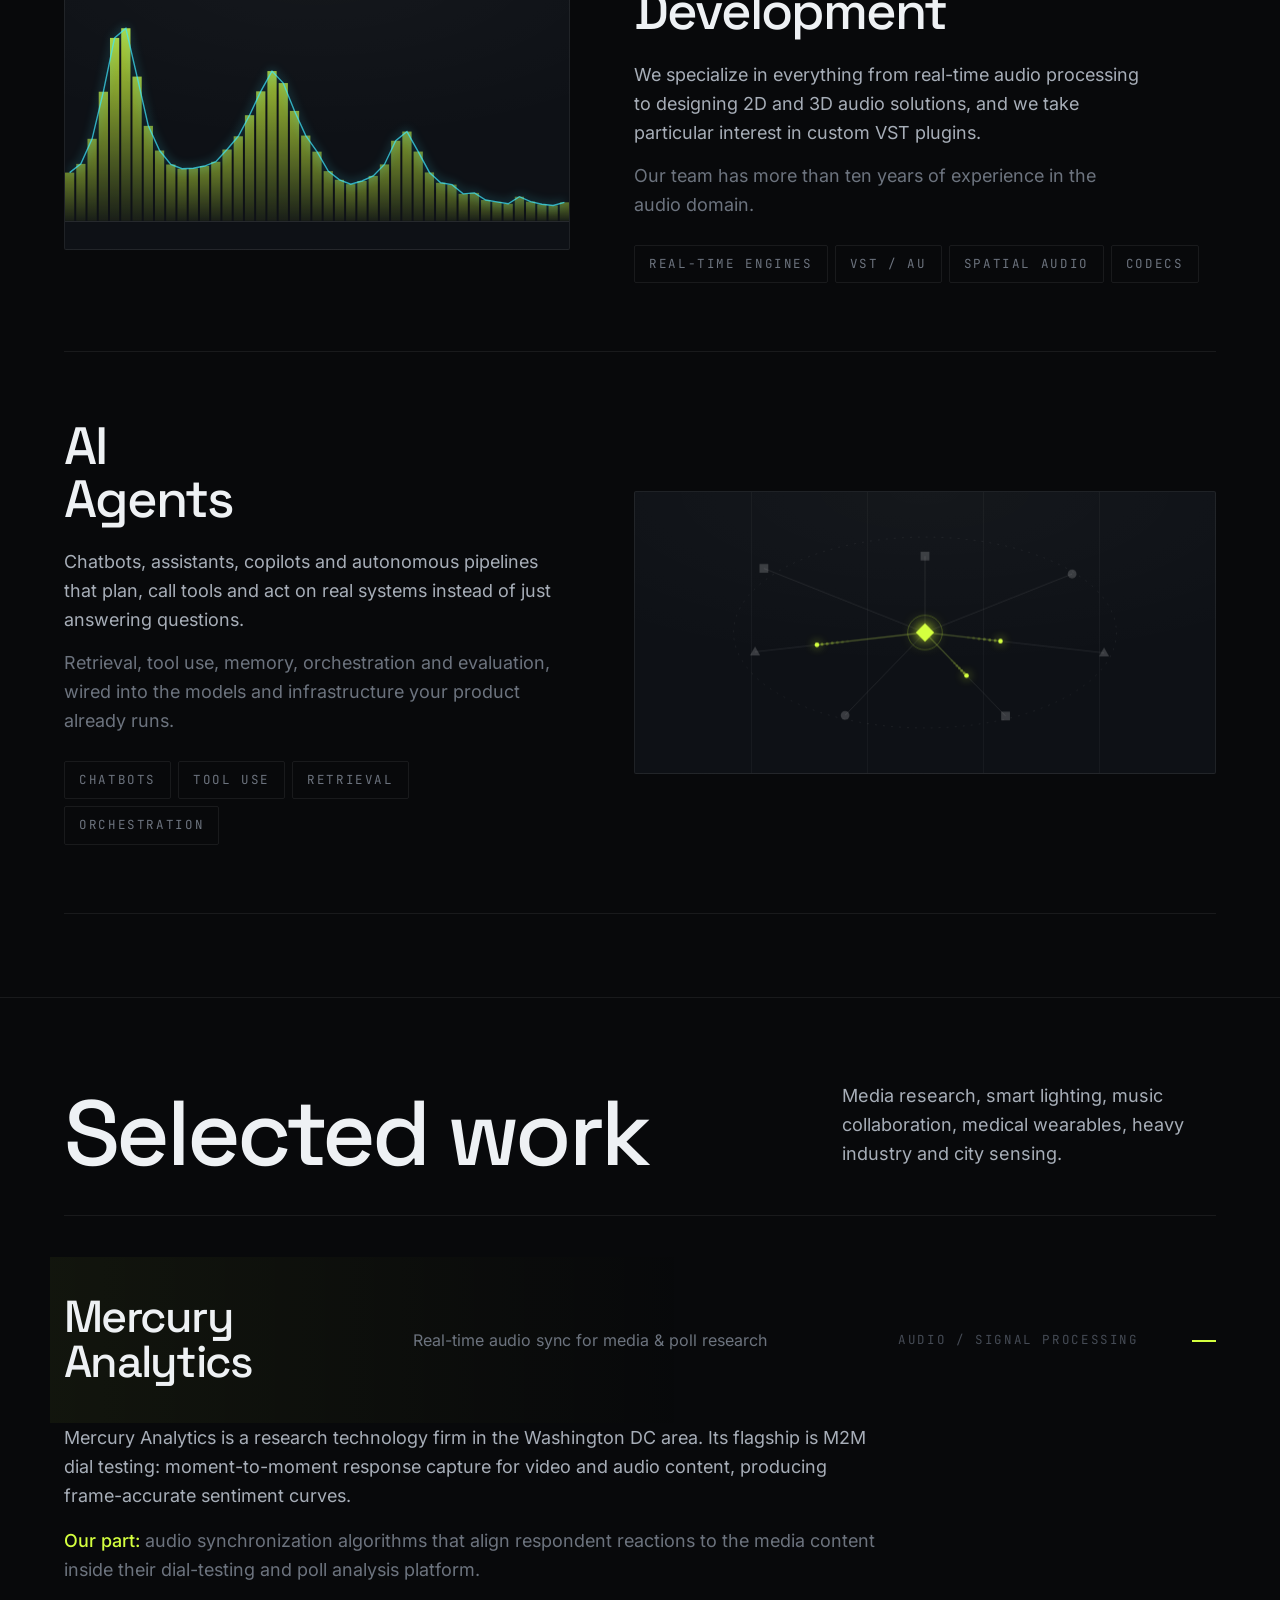
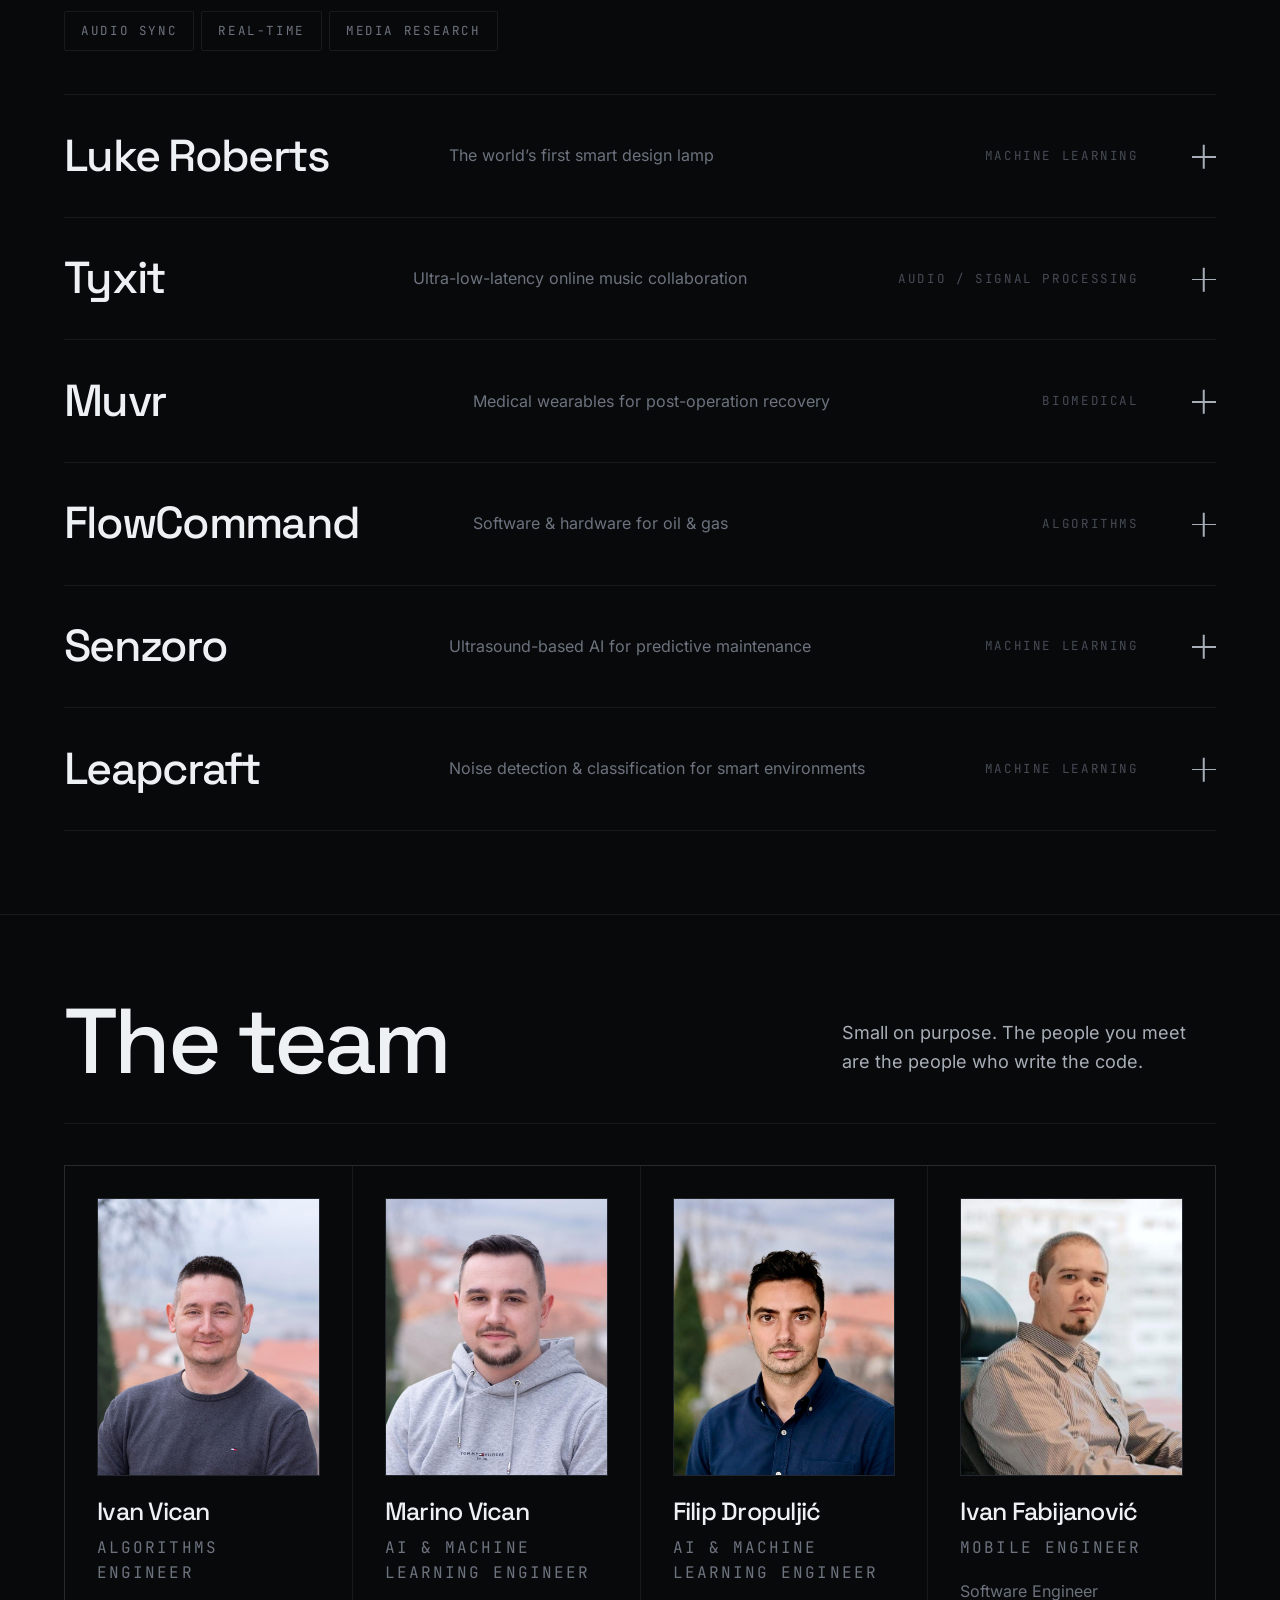
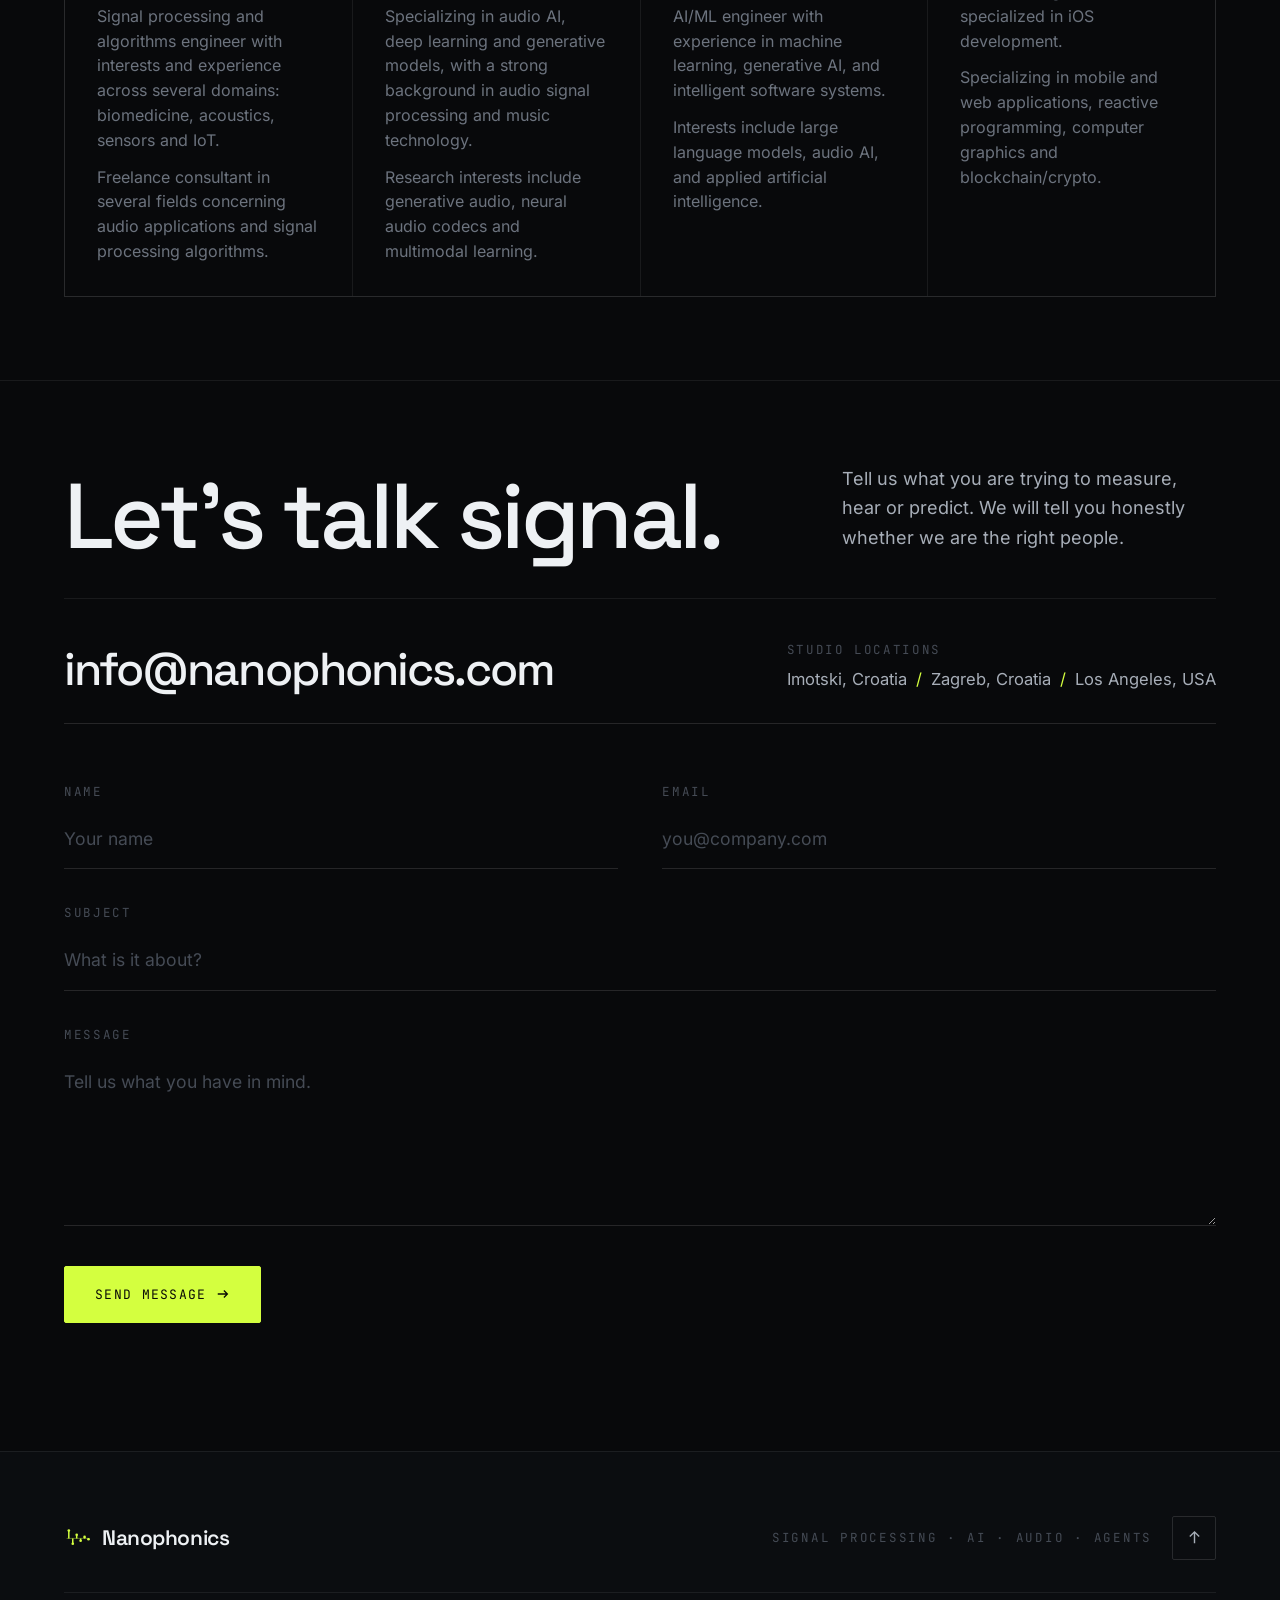
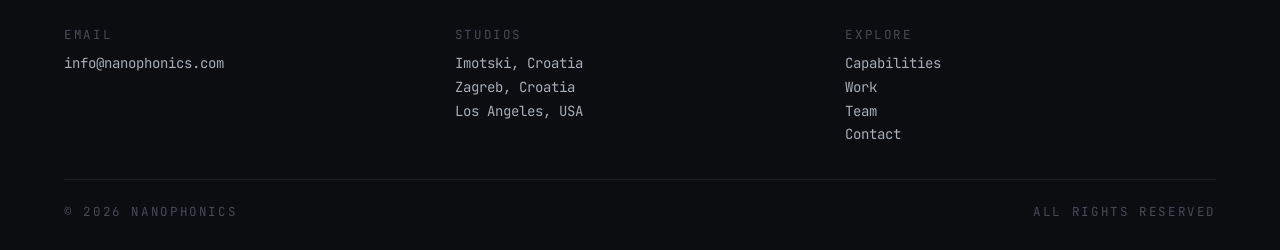
==== commit 3cde3c8c: "robots.txt and sitemap.xml, fresher og description Google still serves a snippet crawled from the ol" ====
--- a/index.html
+++ b/index.html
@@ -9,7 +9,7 @@
 
 <meta property="og:type" content="website" />
 <meta property="og:title" content="Nanophonics. We turn noise into signal." />
-<meta property="og:description" content="A signal processing and machine learning studio. Real-time audio, signal processing algorithms, ML, and native mobile." />
+<meta property="og:description" content="A signal processing and machine learning studio. Real-time audio, machine learning and AI agents, from the first equation to the shipped product." />
 <meta property="og:url" content="https://www.nanophonics.com/" />
 <meta property="og:image" content="https://www.nanophonics.com/assets/img/og.png" />
 <meta name="twitter:card" content="summary_large_image" />
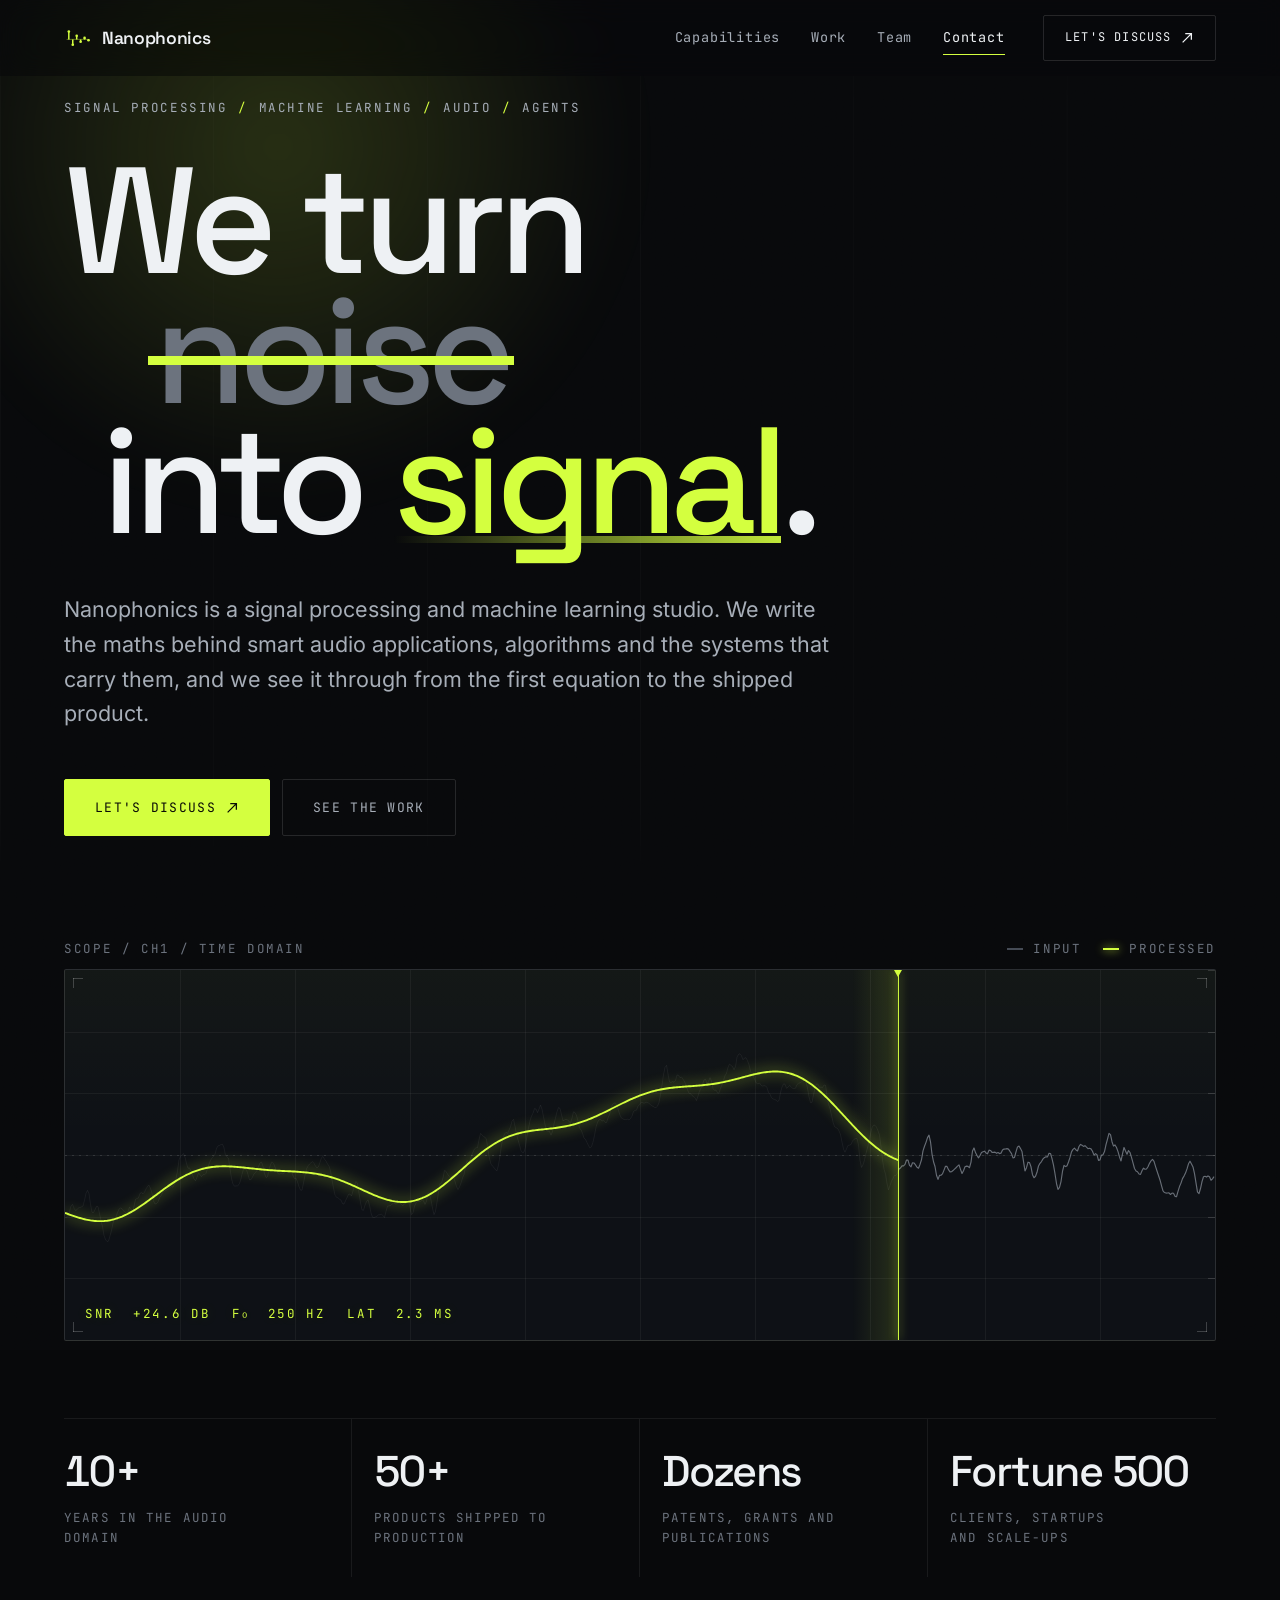
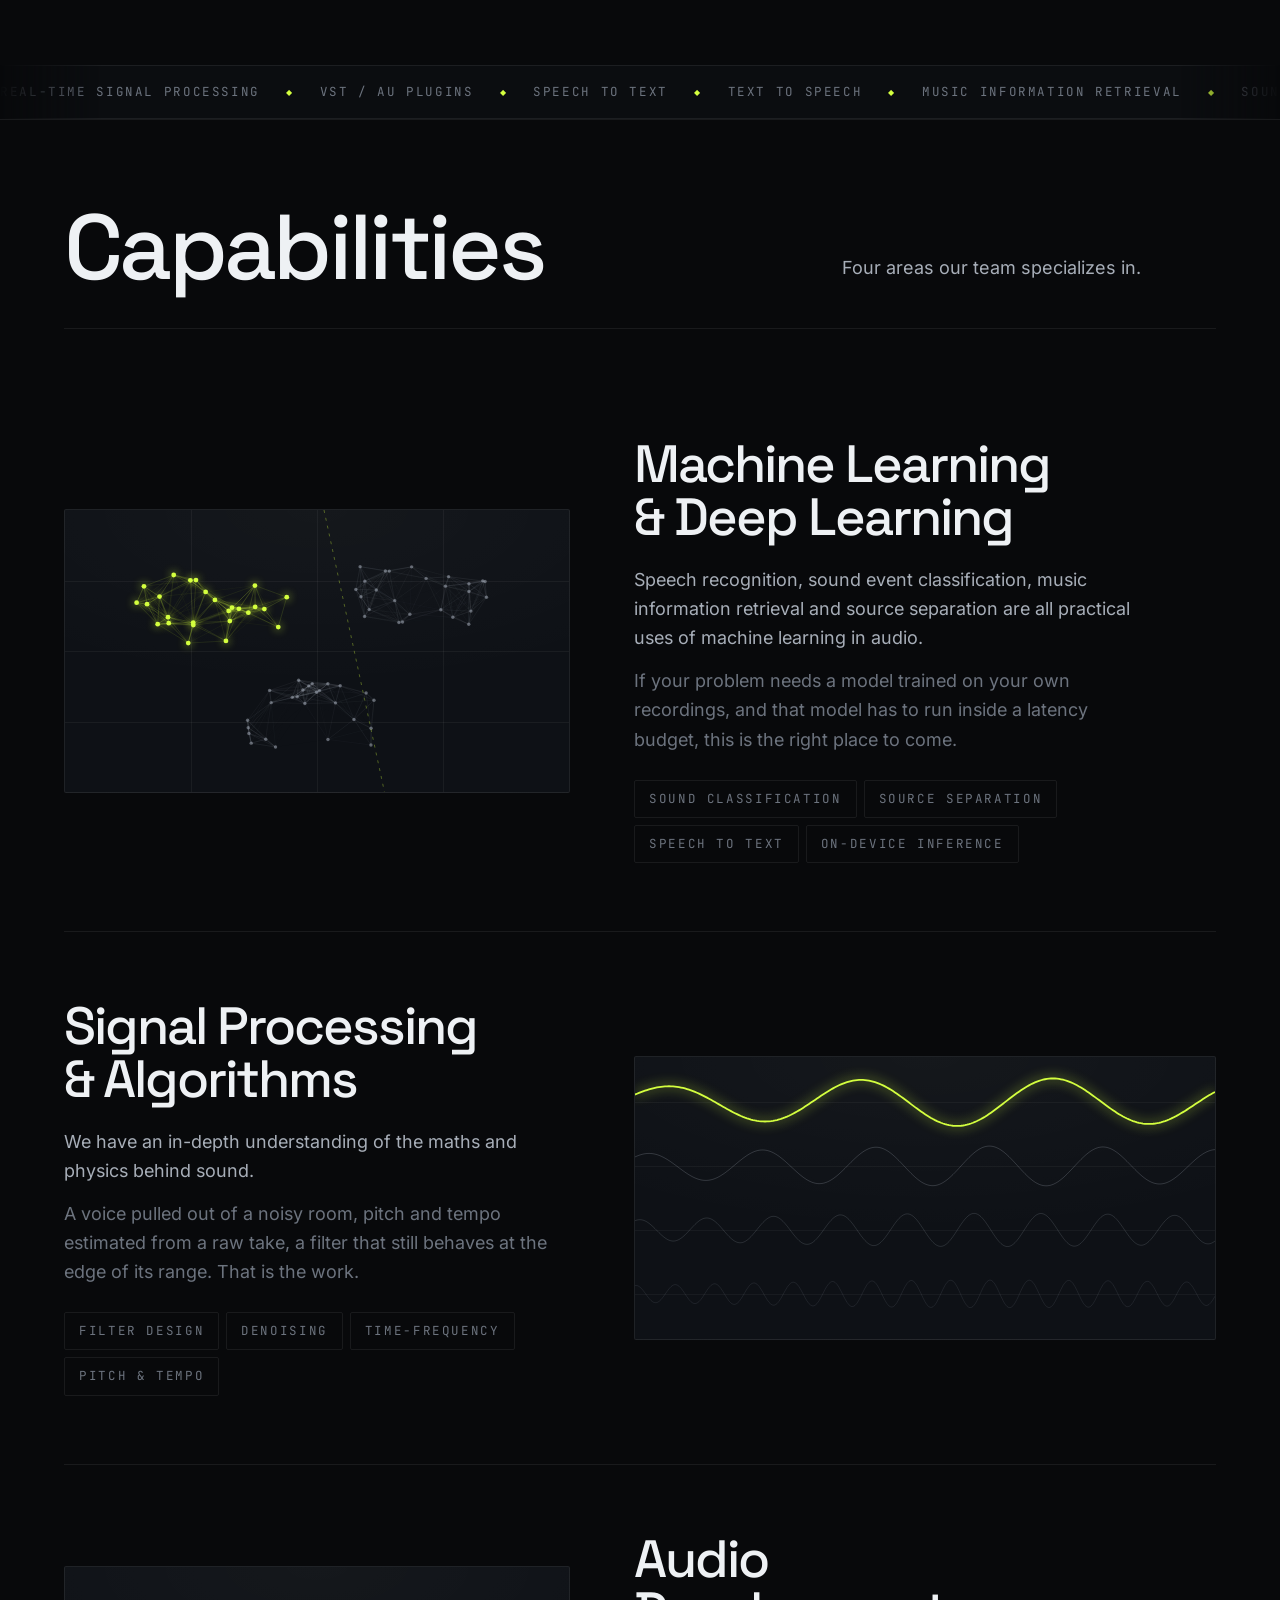
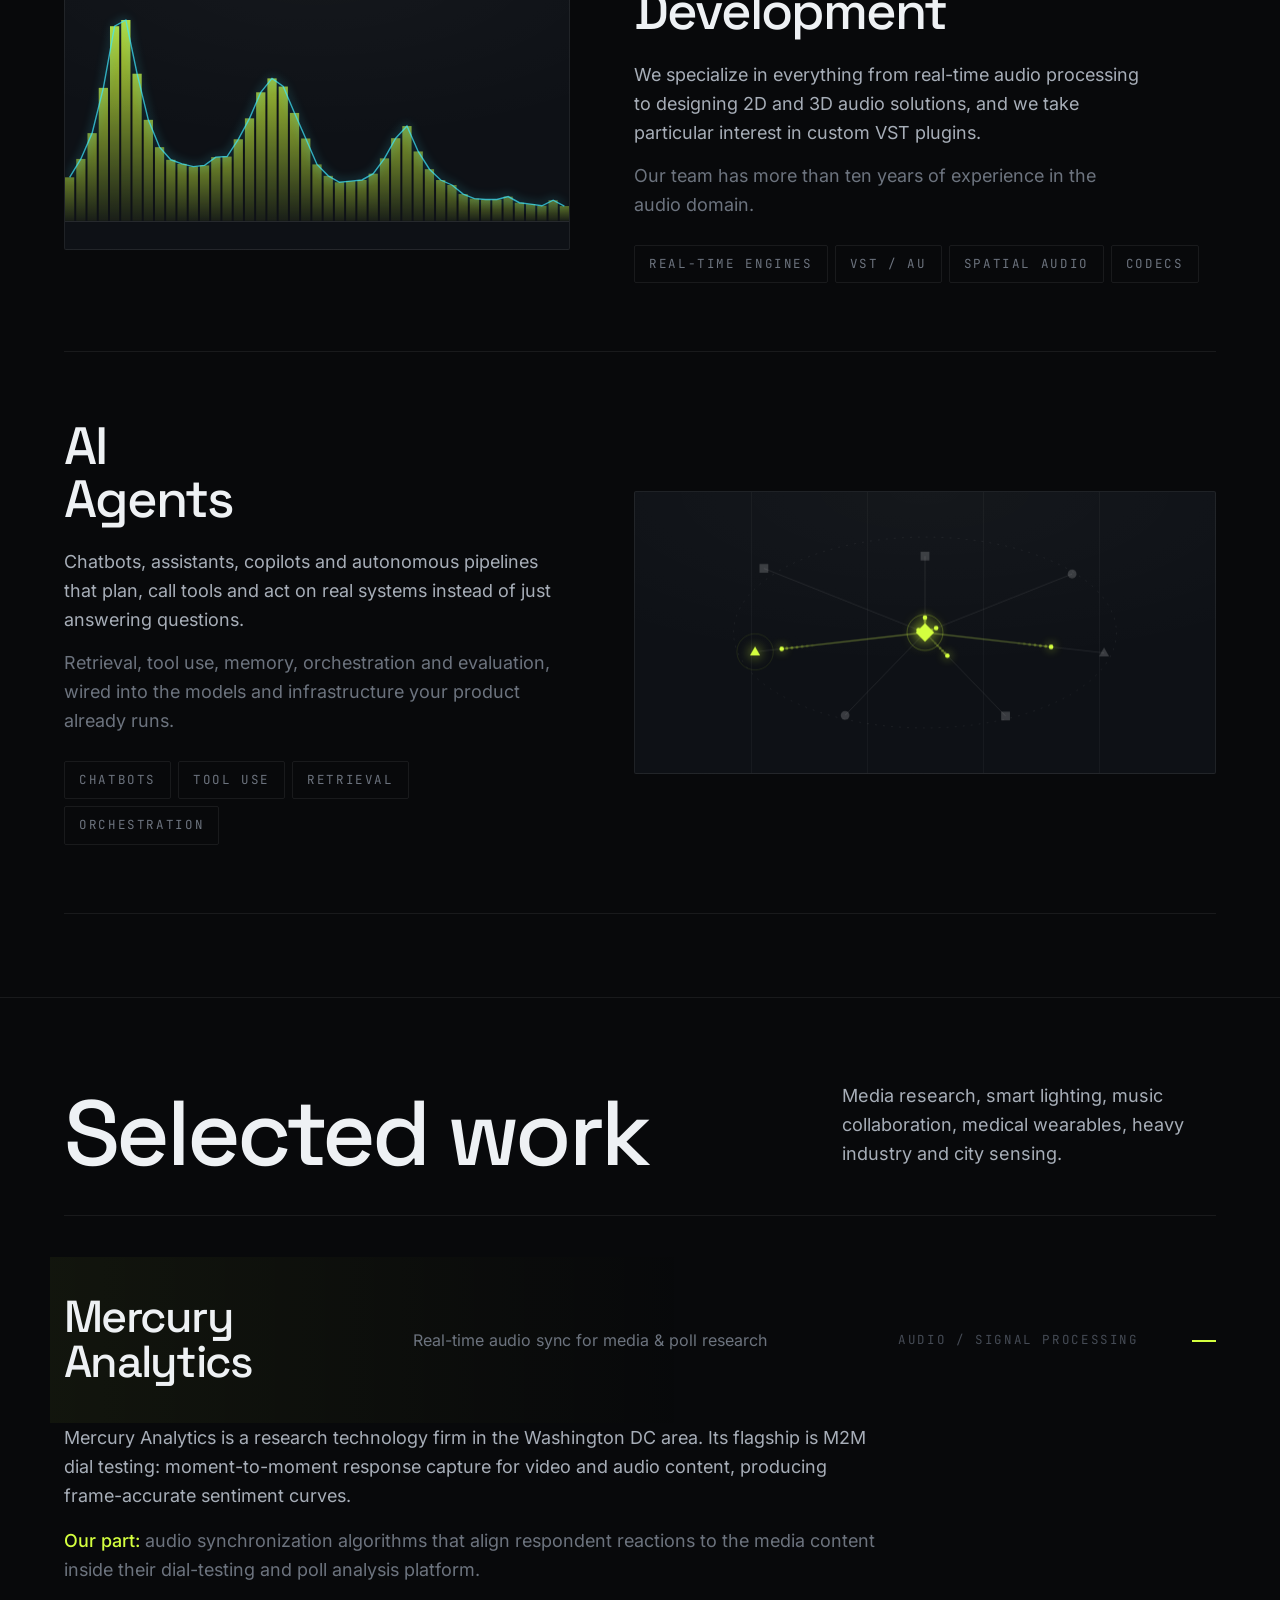
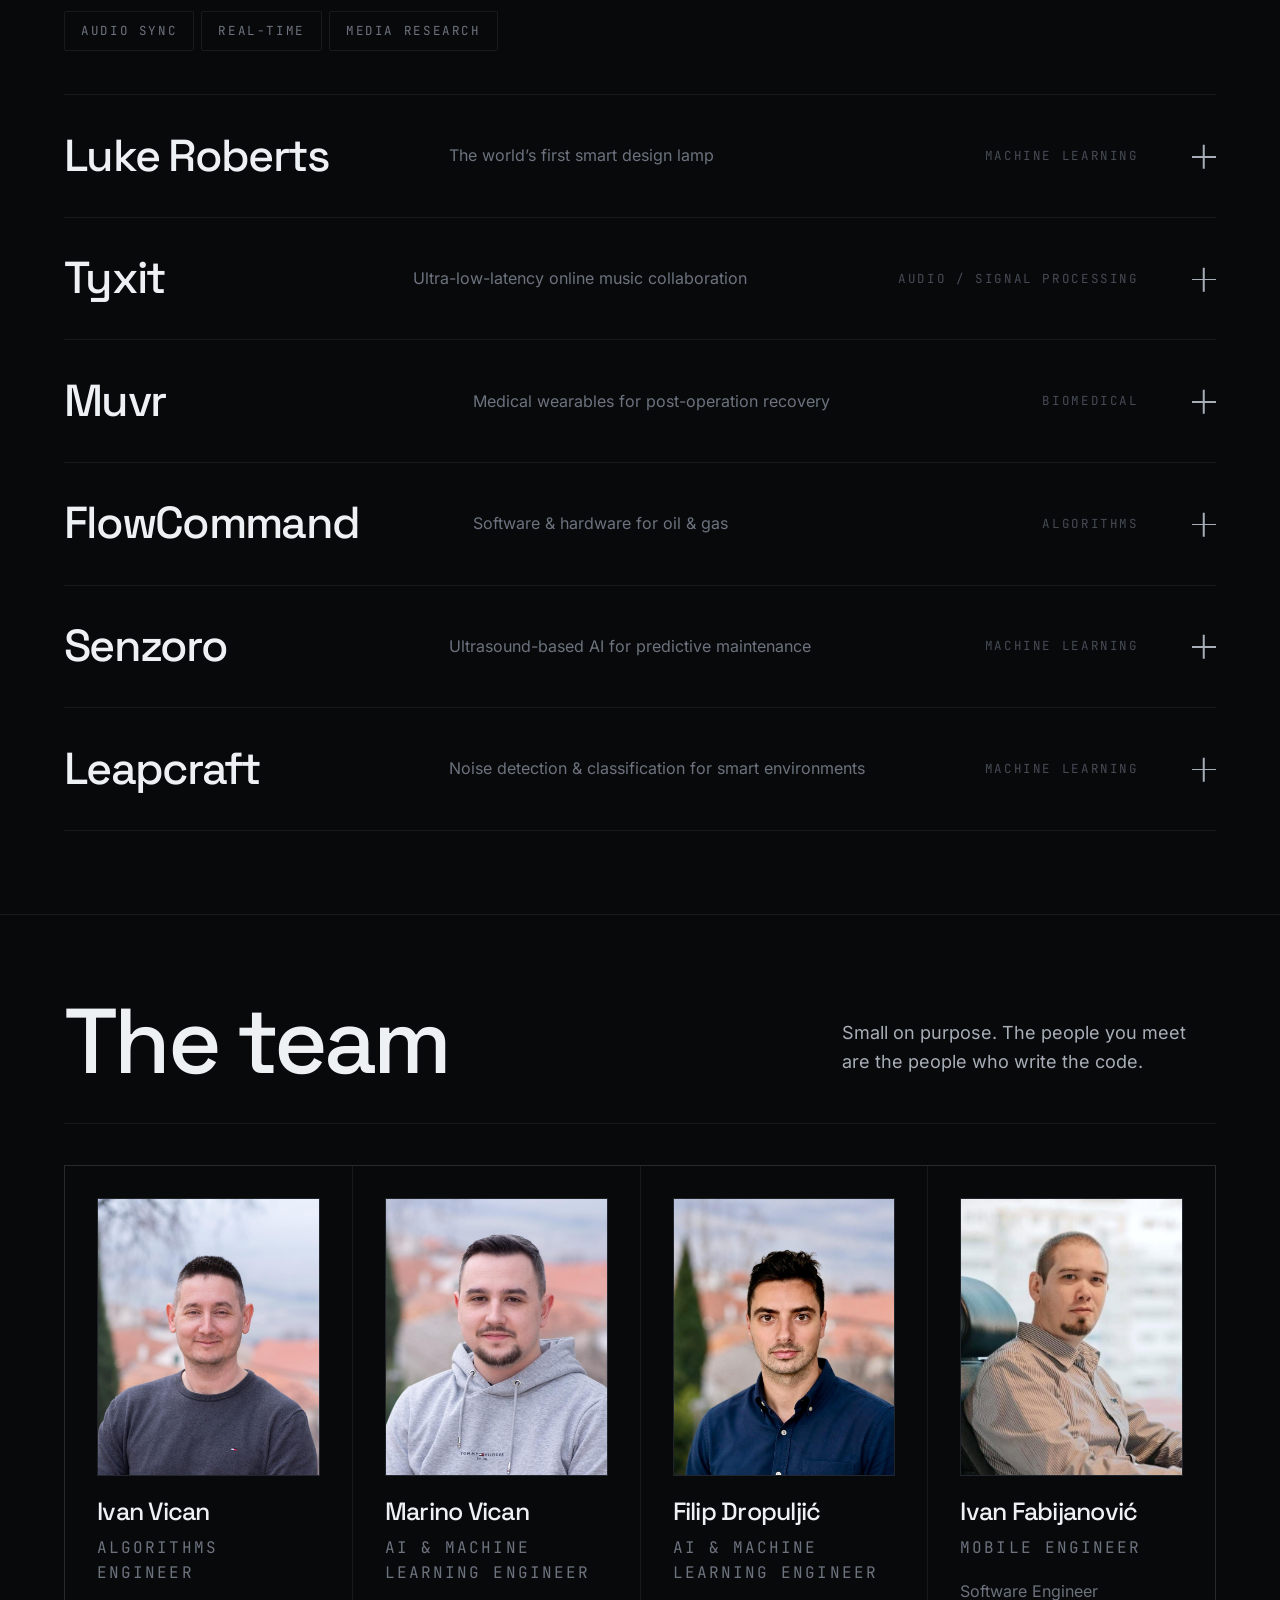
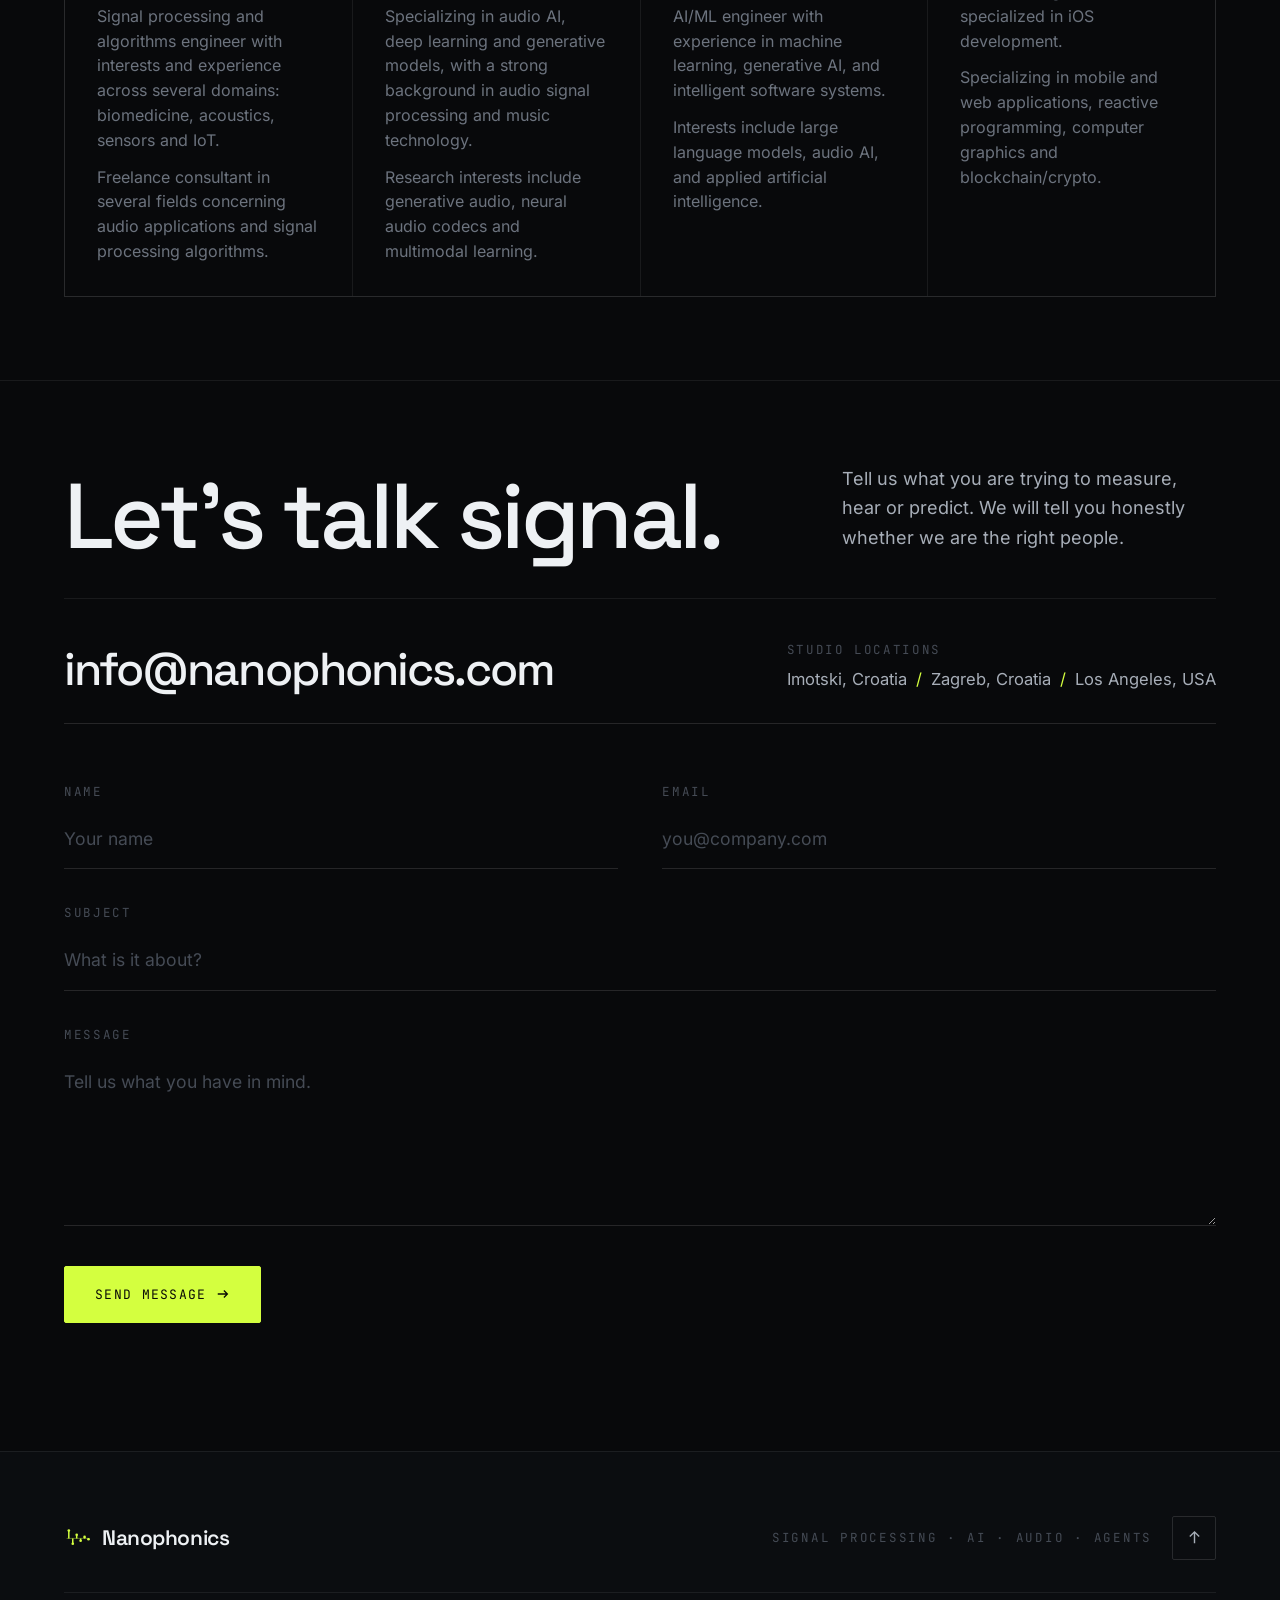
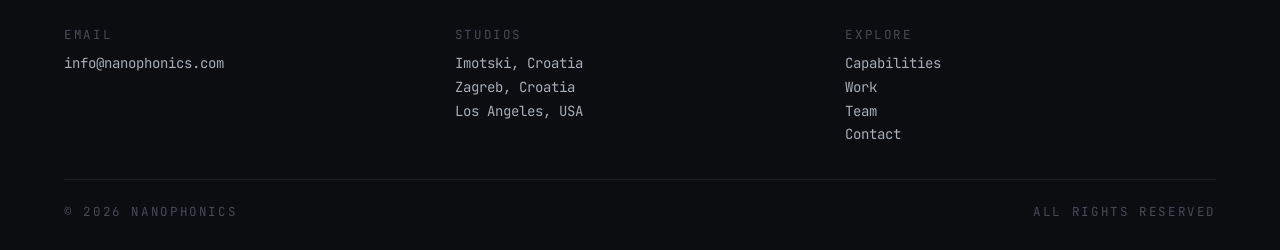
==== commit b7b96c1b: "Cloudflare Web Analytics beacon Cookieless visit counting; README claim about third-party requests a" ====
--- a/index.html
+++ b/index.html
@@ -541,5 +541,7 @@
 </footer>
 
 <script src="assets/js/main.js" defer></script>
+<!-- Cloudflare Web Analytics: cookieless visit counting, the one third-party request on the site -->
+<script type='module' src='https://static.cloudflareinsights.com/beacon.min.js' data-cf-beacon='{"token": "bb0b932b7ce54f13ba1dbdd637f2c729"}'></script>
 </body>
 </html>
--- a/assets/css/style.css
+++ b/assets/css/style.css
@@ -788,17 +788,6 @@
 }
 .js [data-r].is-in{ opacity:1; transform:none; }
 
-@media (prefers-reduced-motion: reduce){
-  html{ scroll-behavior:auto; }
-  *,*::before,*::after{
-    animation-duration:.01ms !important;
-    animation-iteration-count:1 !important;
-    transition-duration:.01ms !important;
-  }
-  [data-r]{ opacity:1 !important; transform:none !important; }
-  .fx-noise{ display:none; }
-}
-
 /* ── 13. RESPONSIVE ────────────────────────────────────────── */
 @media (max-width: 1080px){
   /* stack the row: name + toggle on line 1, then kicker, then meta.
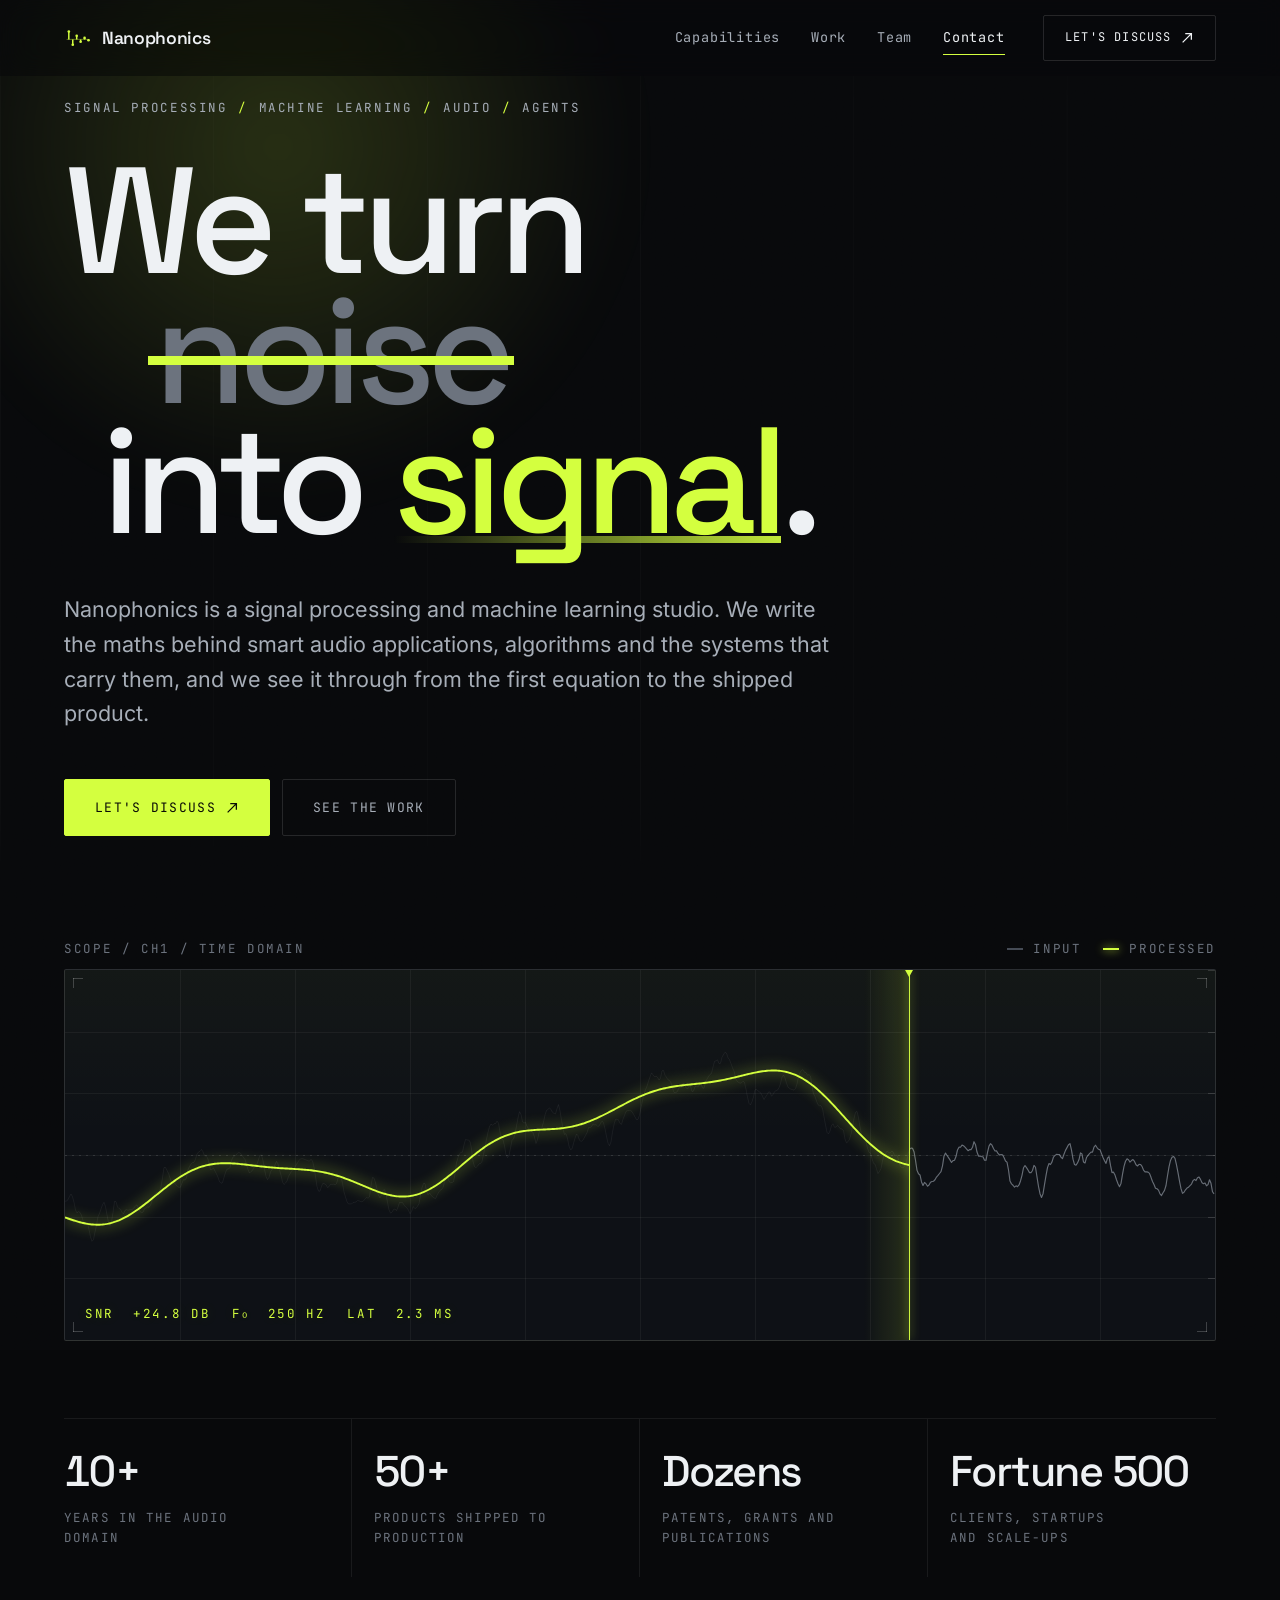
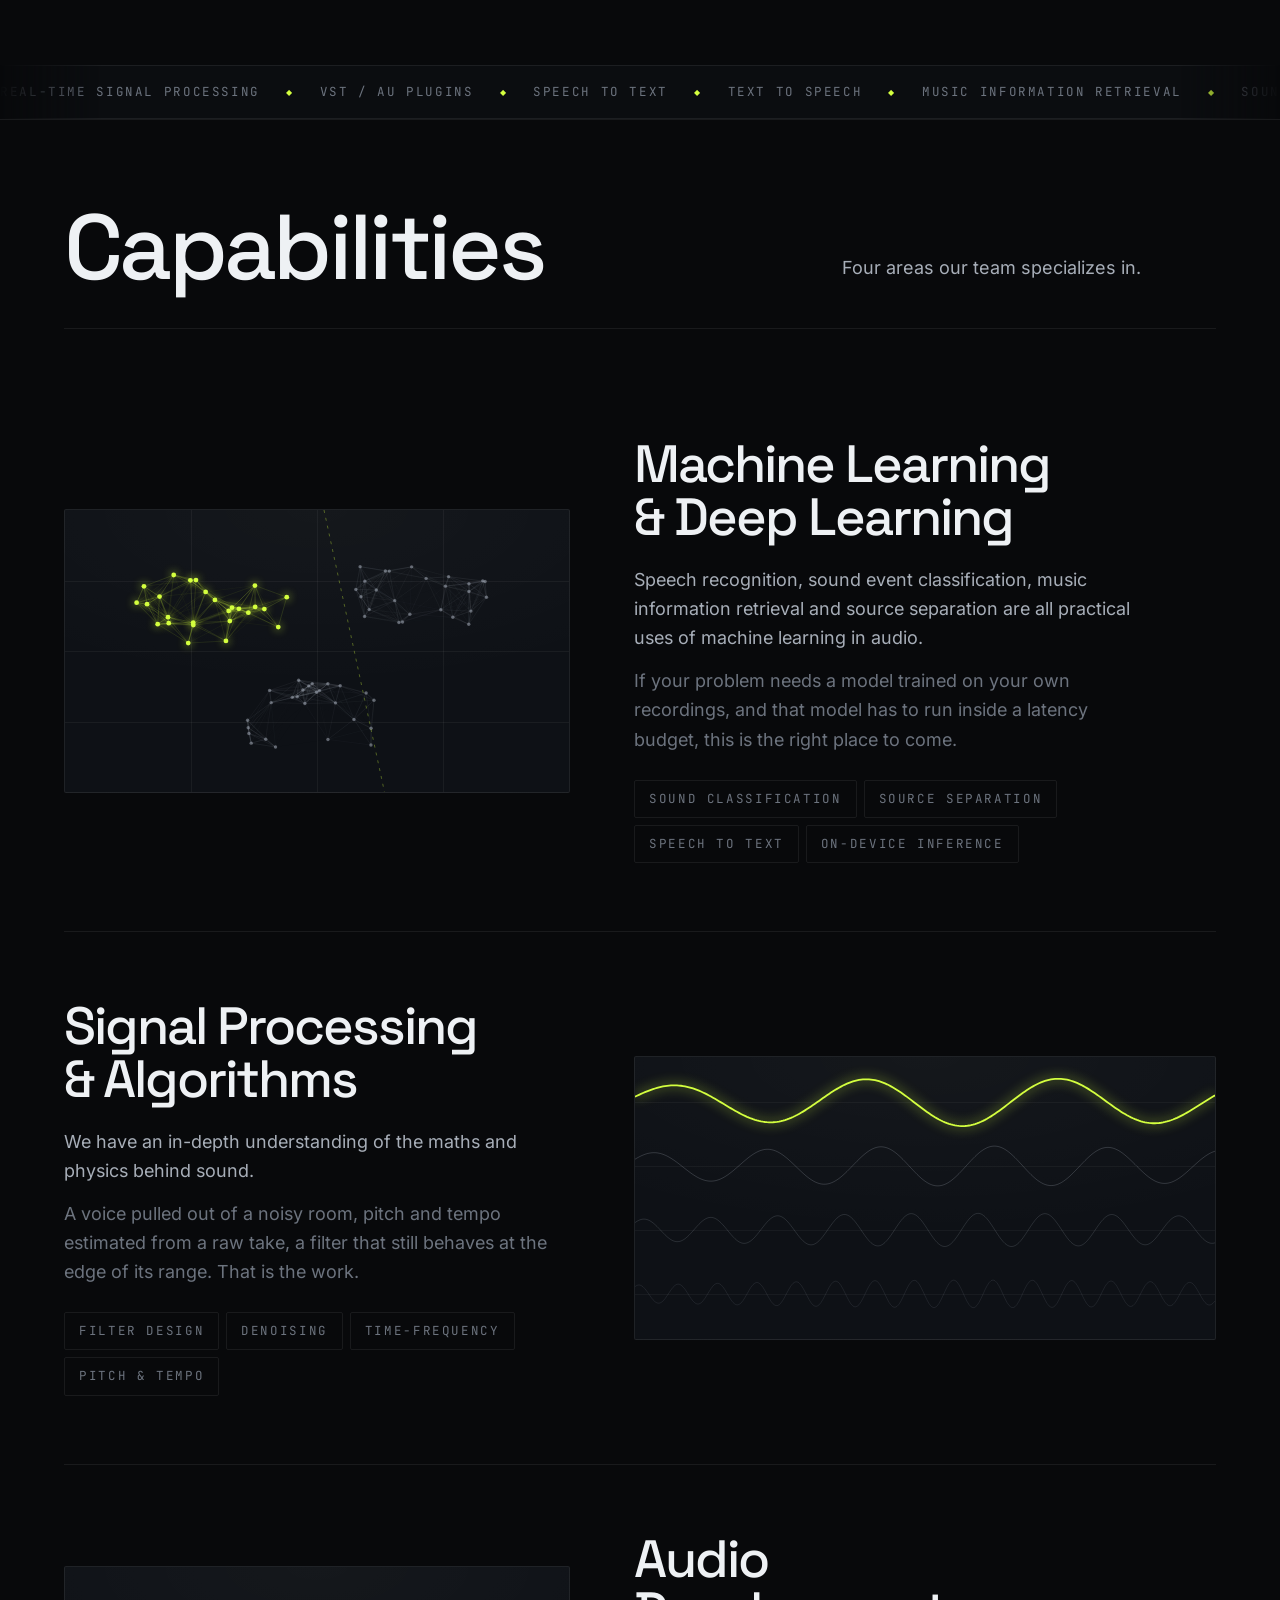
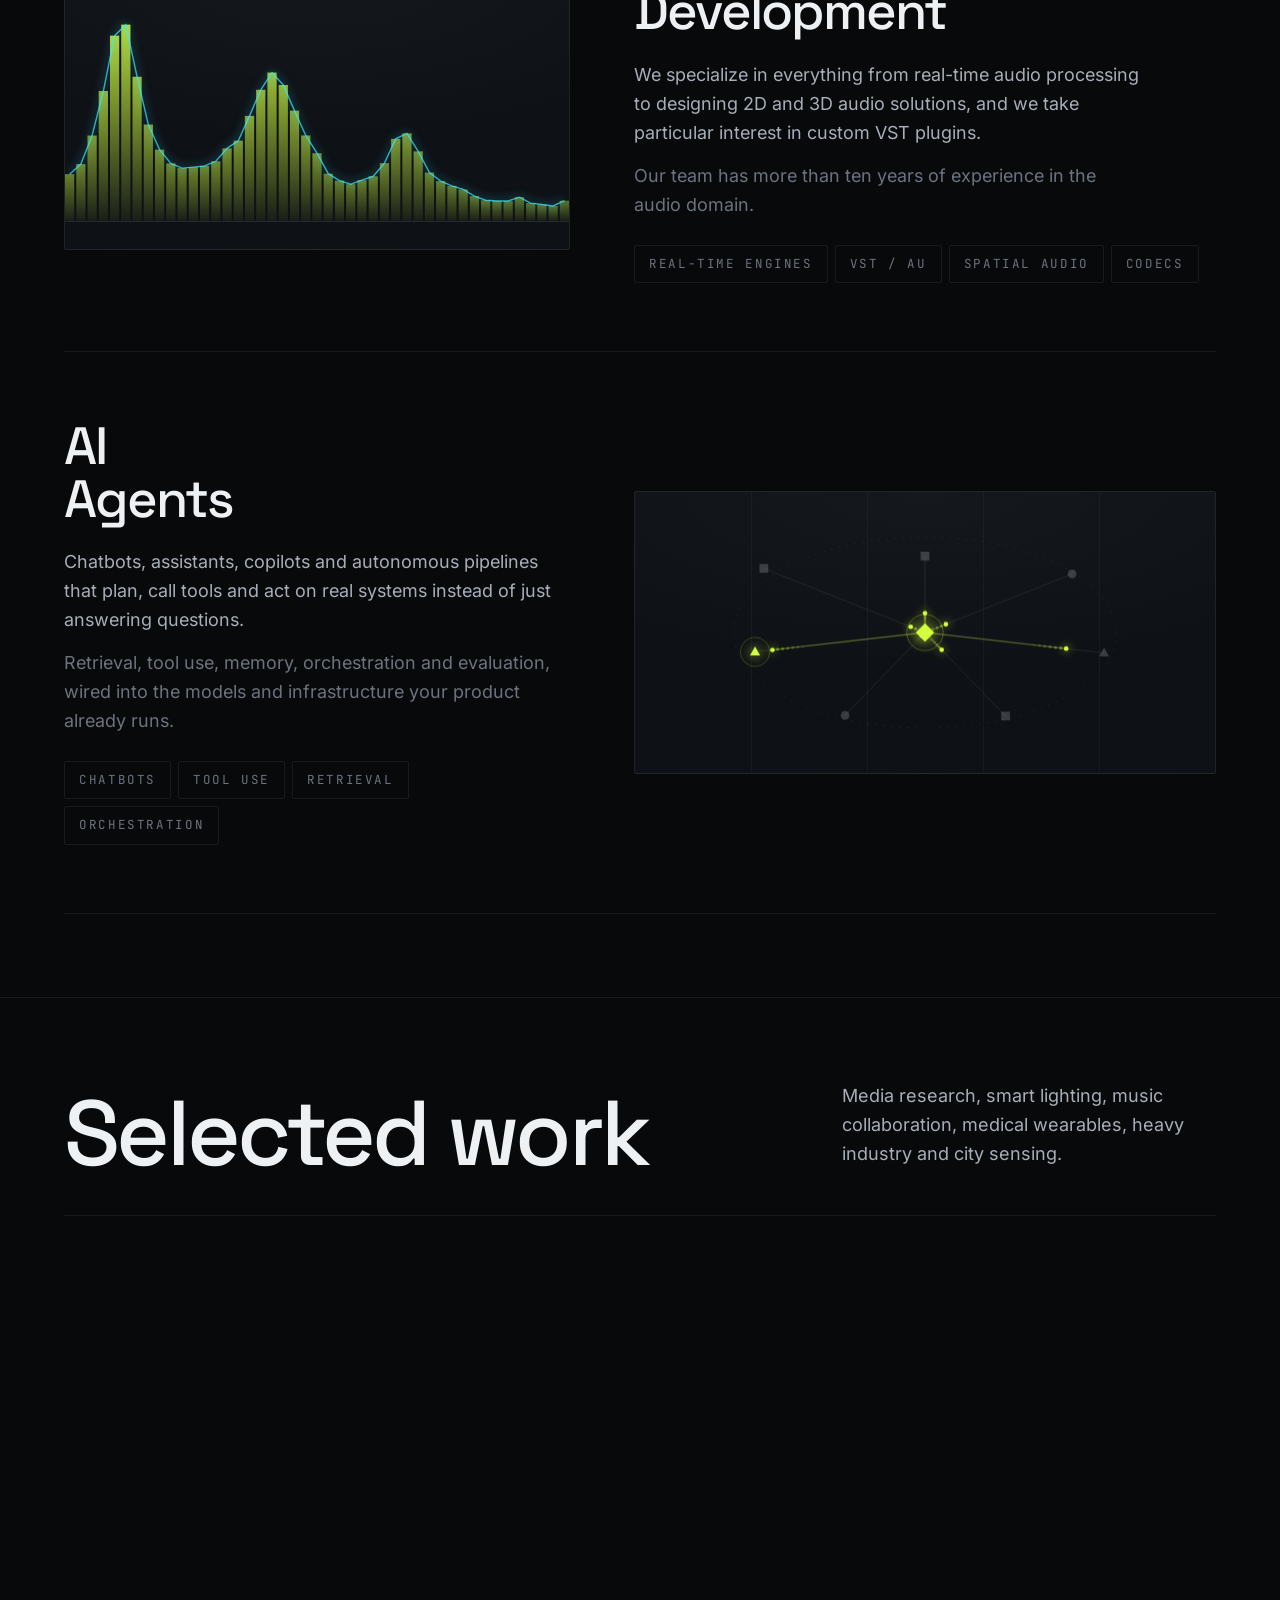
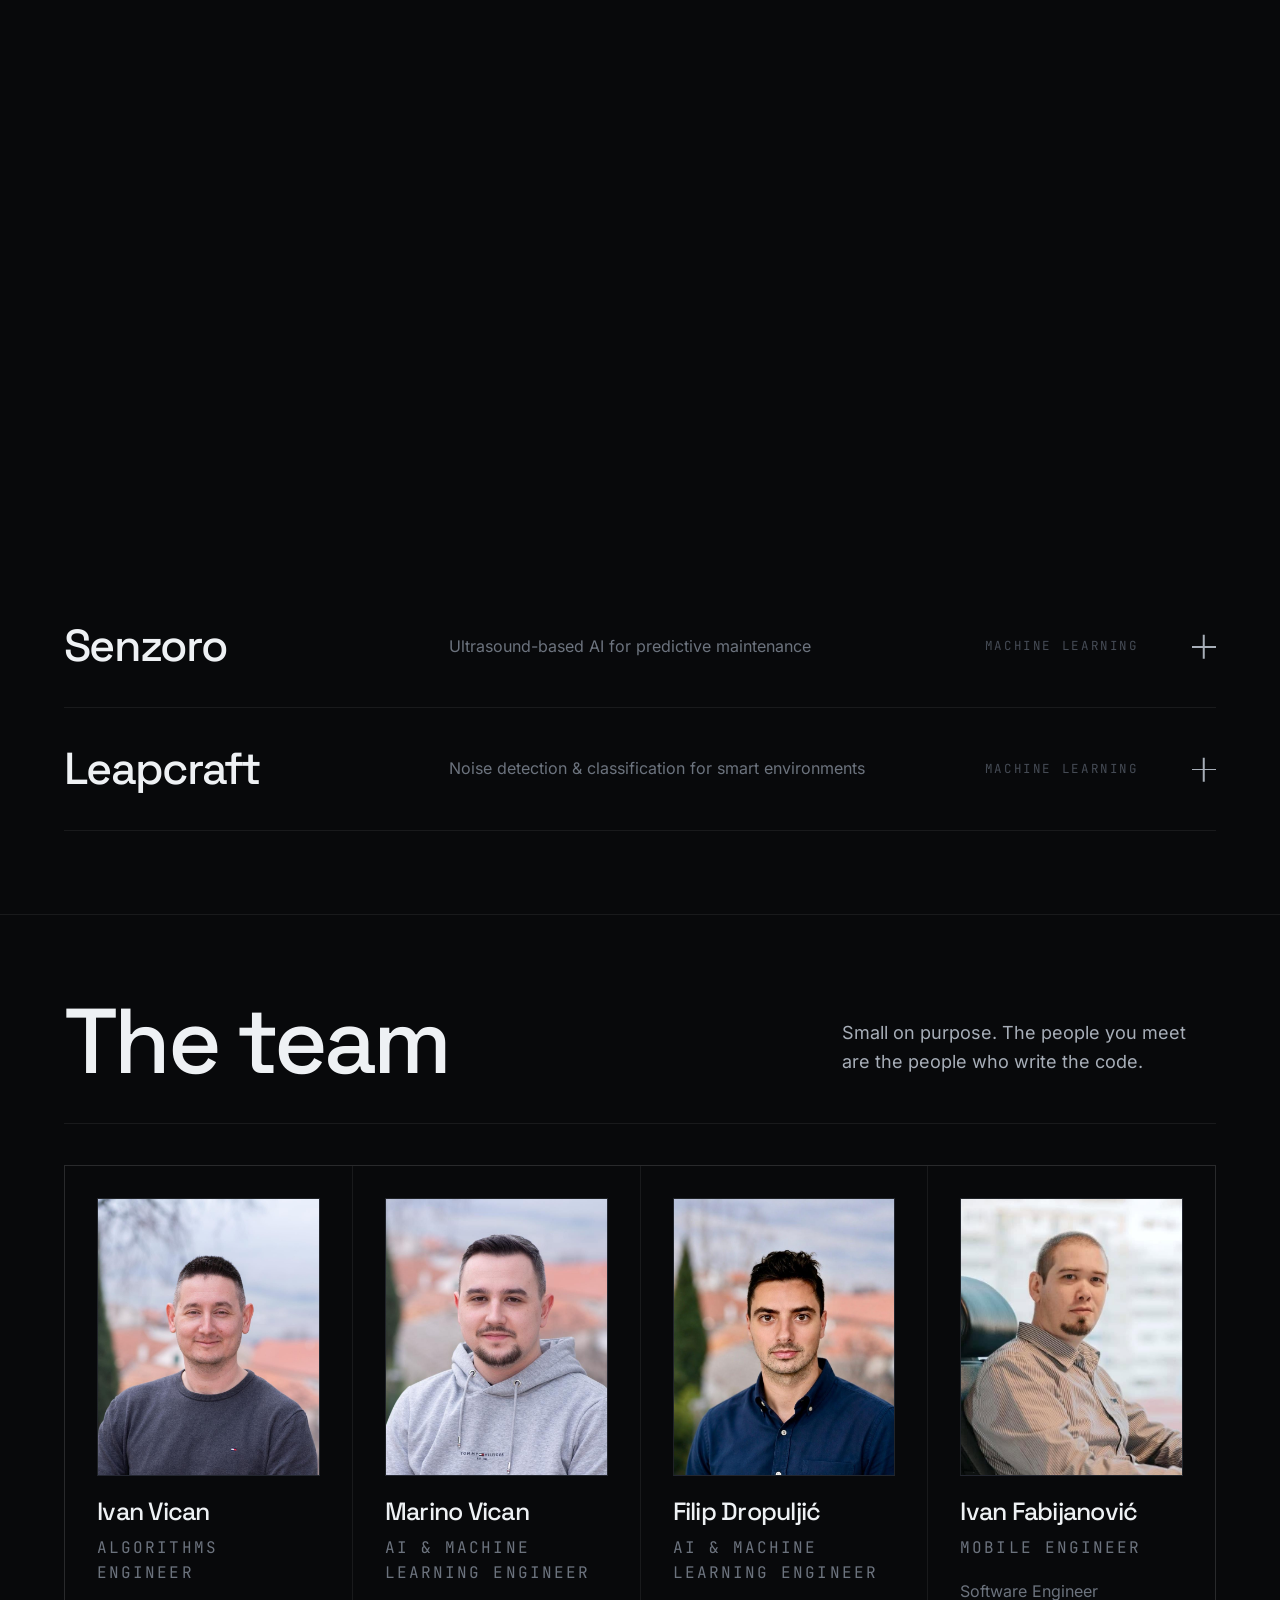
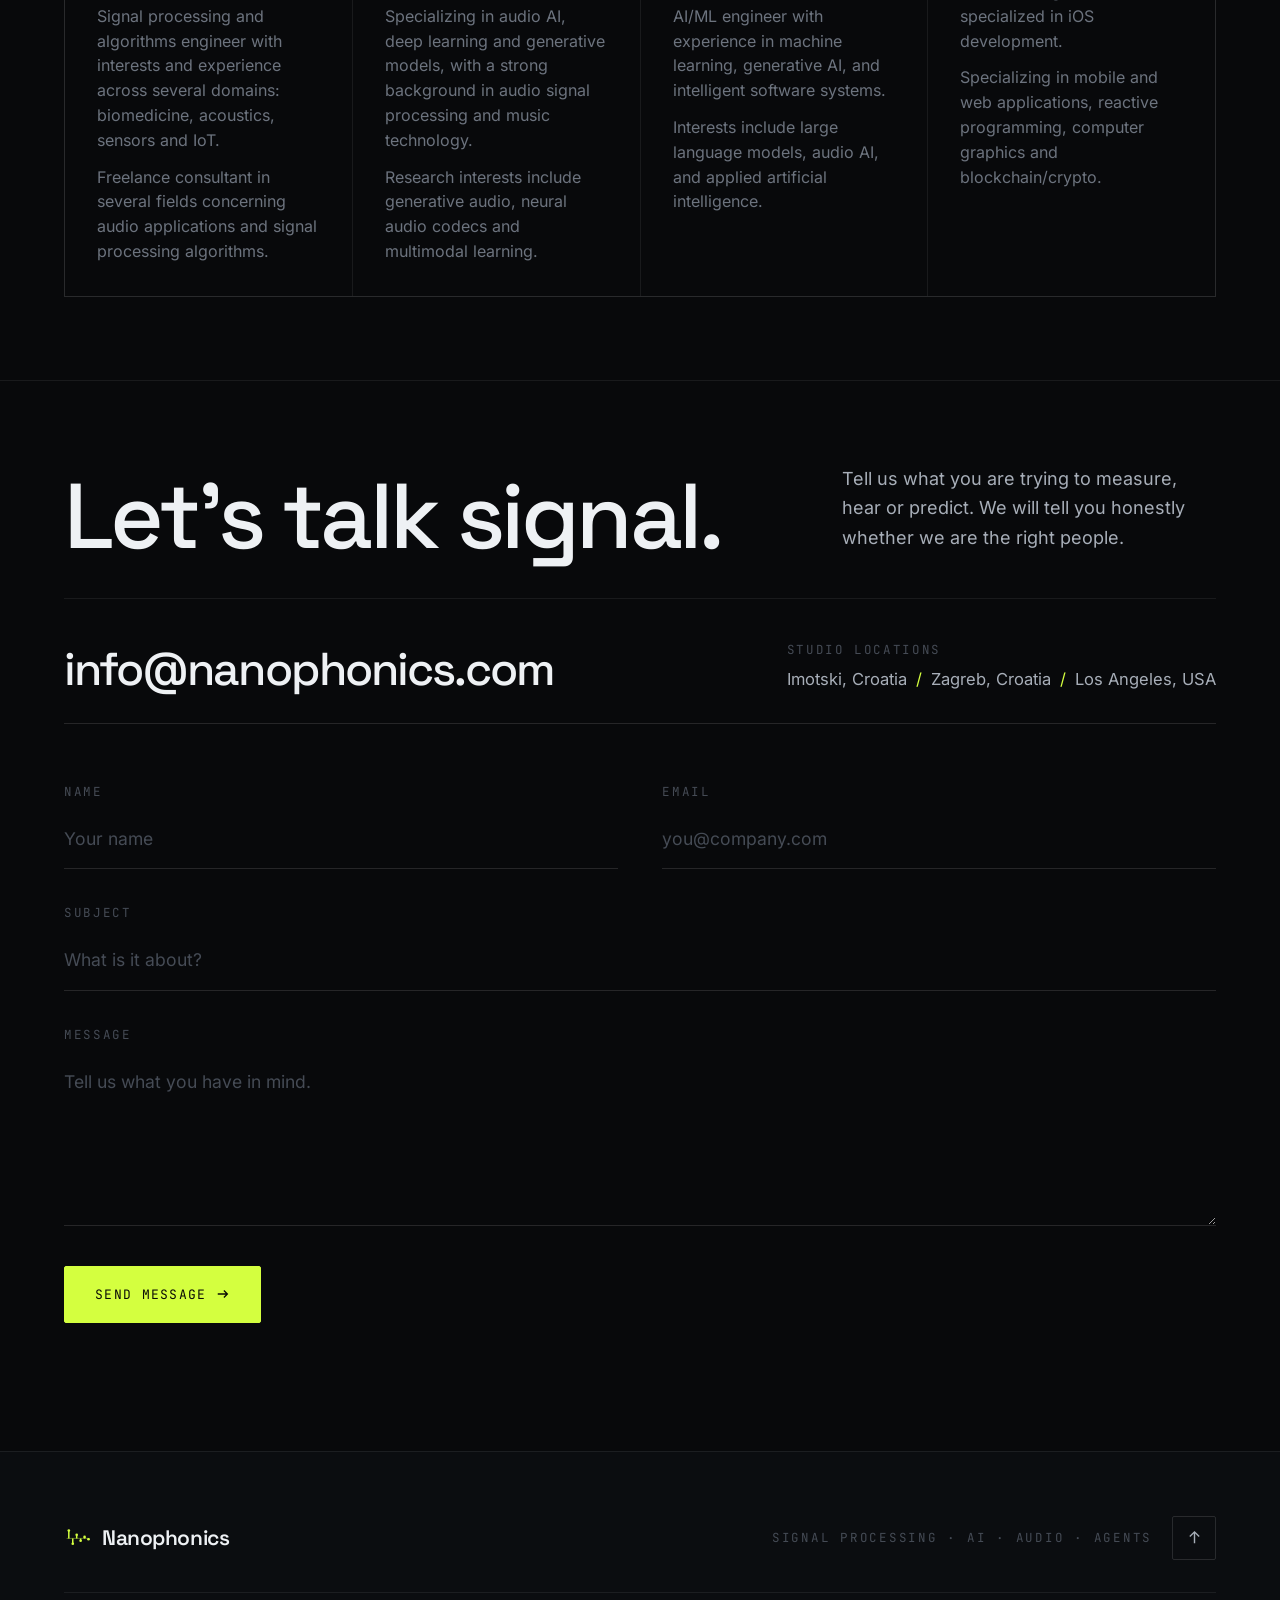
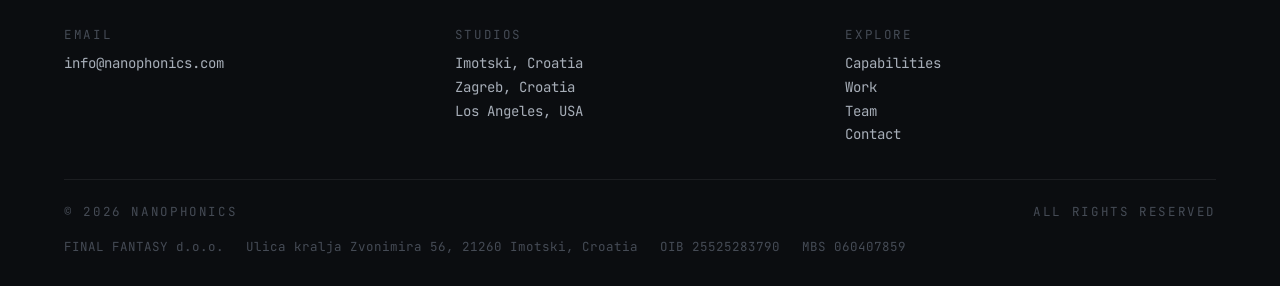
==== commit 5e683fe4: "Company details in the footer Co-Authored-By: Claude Fable 5.2 <noreply@anthropic.com>" ====
--- a/index.html
+++ b/index.html
@@ -537,6 +537,13 @@
       <span>© <span id="year">2026</span> Nanophonics</span>
       <span class="foot__coord">All rights reserved</span>
     </div>
+
+    <p class="foot__company">
+      <span>FINAL FANTASY d.o.o.</span>
+      <span>Ulica kralja Zvonimira 56, 21260 Imotski, Croatia</span>
+      <span>OIB 25525283790</span>
+      <span>MBS 060407859</span>
+    </p>
   </div>
 </footer>
 
--- a/assets/css/style.css
+++ b/assets/css/style.css
@@ -776,6 +776,11 @@
   display:flex; justify-content:space-between; gap:16px; flex-wrap:wrap;
   padding-top:22px; color:var(--ink-4);
 }
+.foot__company{
+  display:flex; flex-wrap:wrap; gap:4px 22px;
+  margin-top:14px; color:var(--ink-4);
+  font:400 12.5px/1.7 var(--f-mon);
+}
 
 /* ── 12. REVEAL / MOTION ───────────────────────────────────── */
 /* The hidden-until-revealed state is gated on `.js` (set inline in <head>),
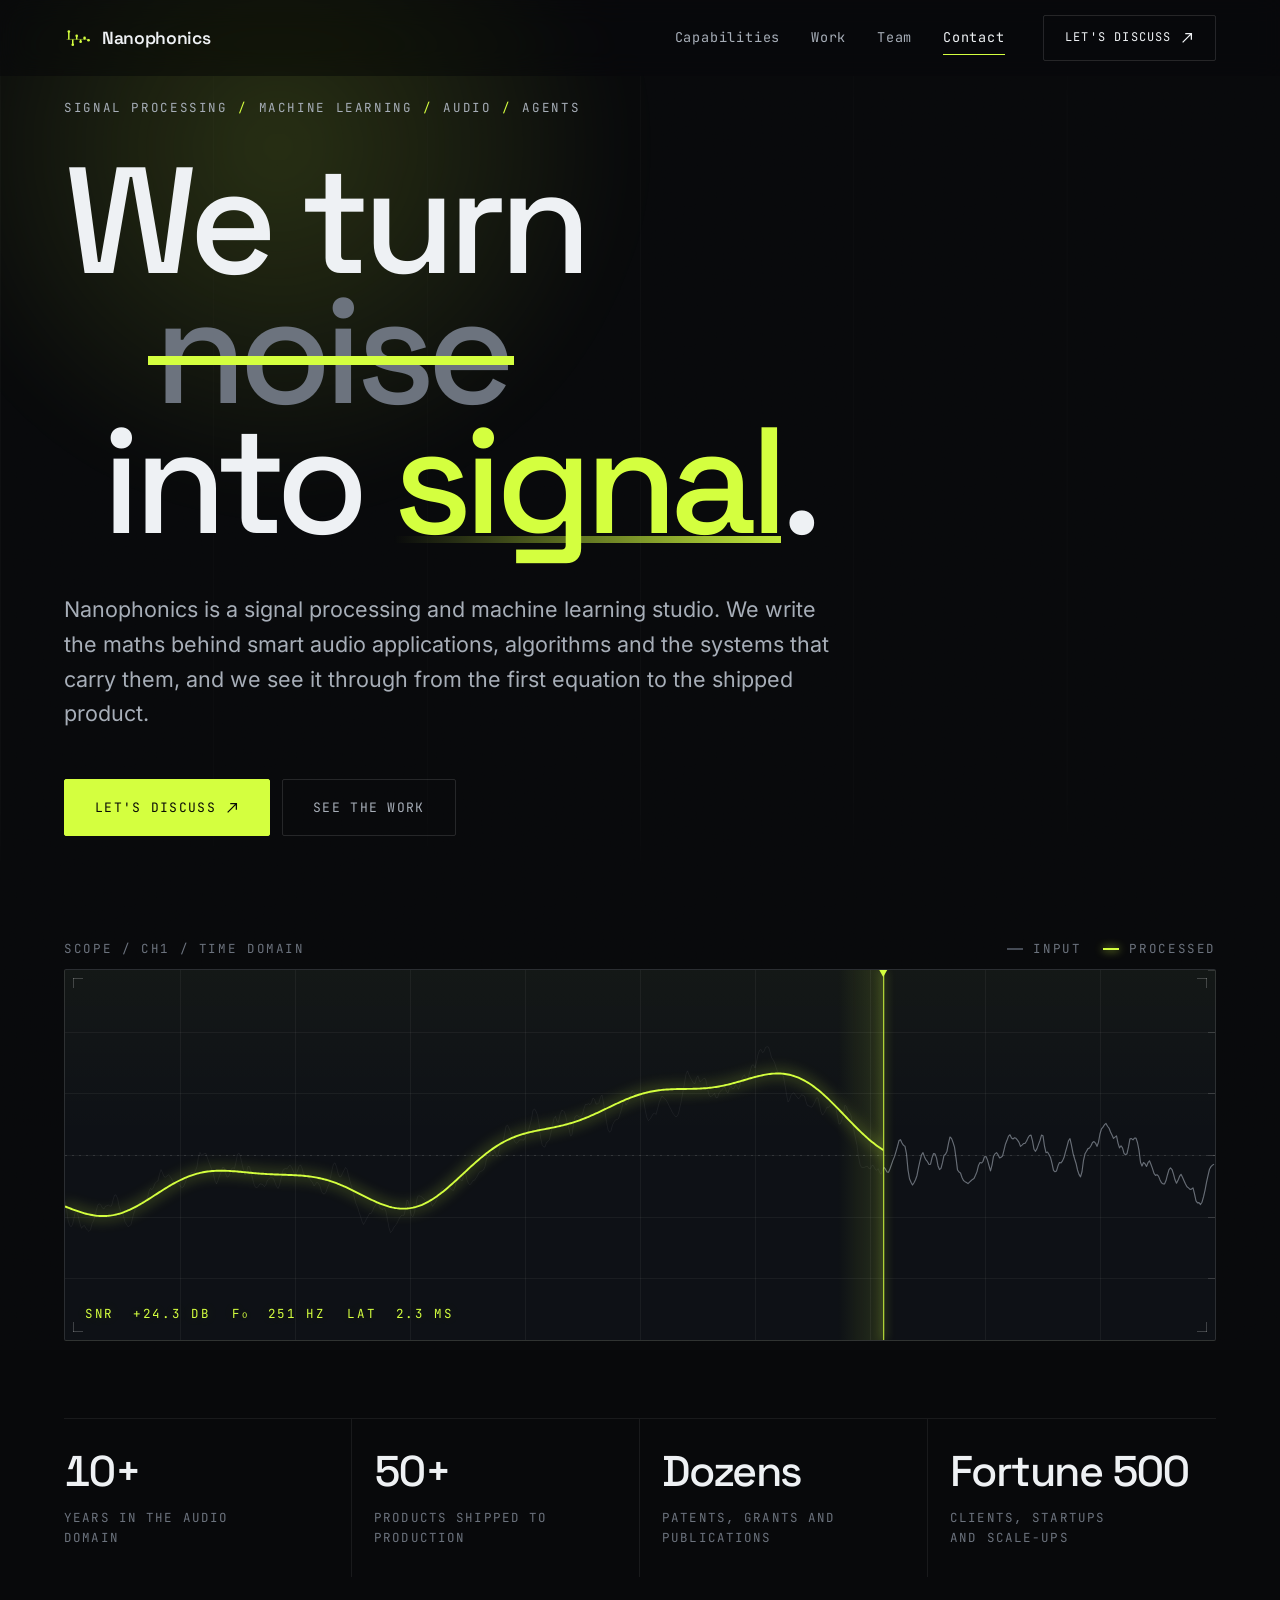
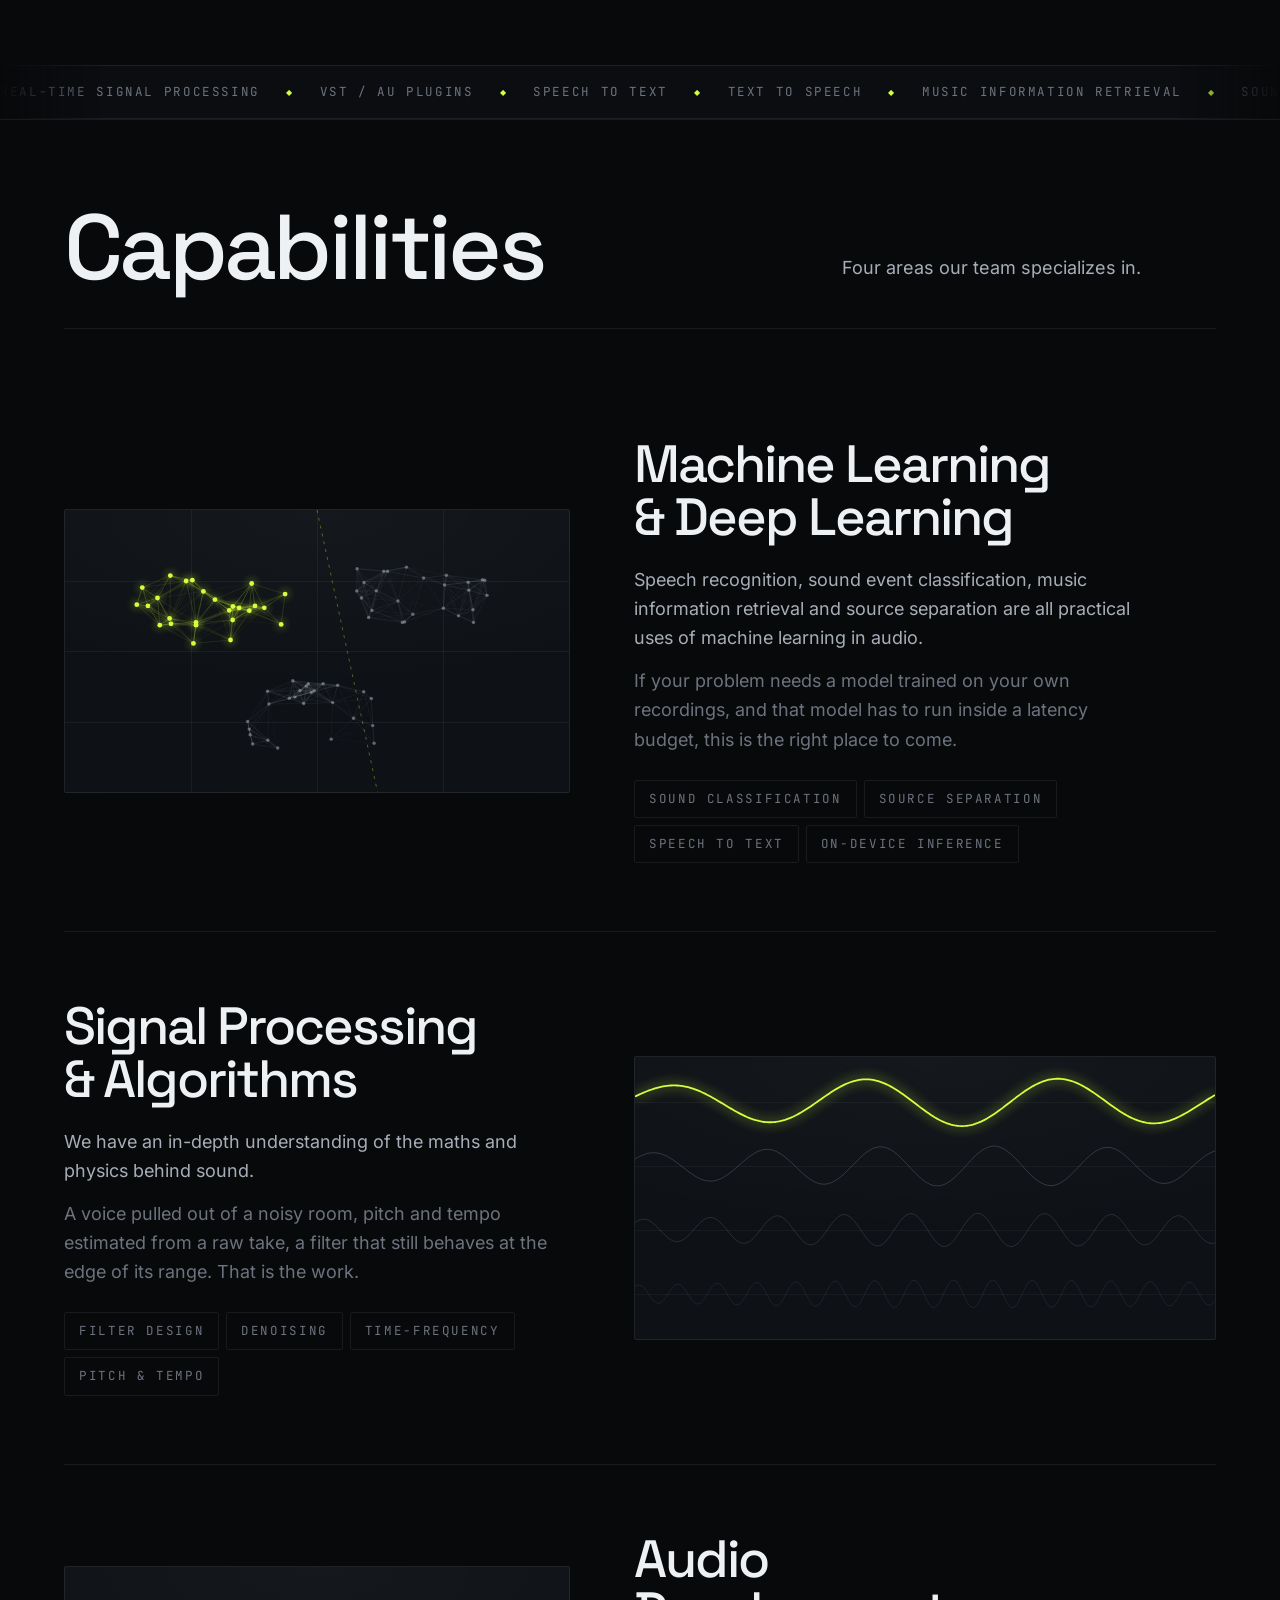
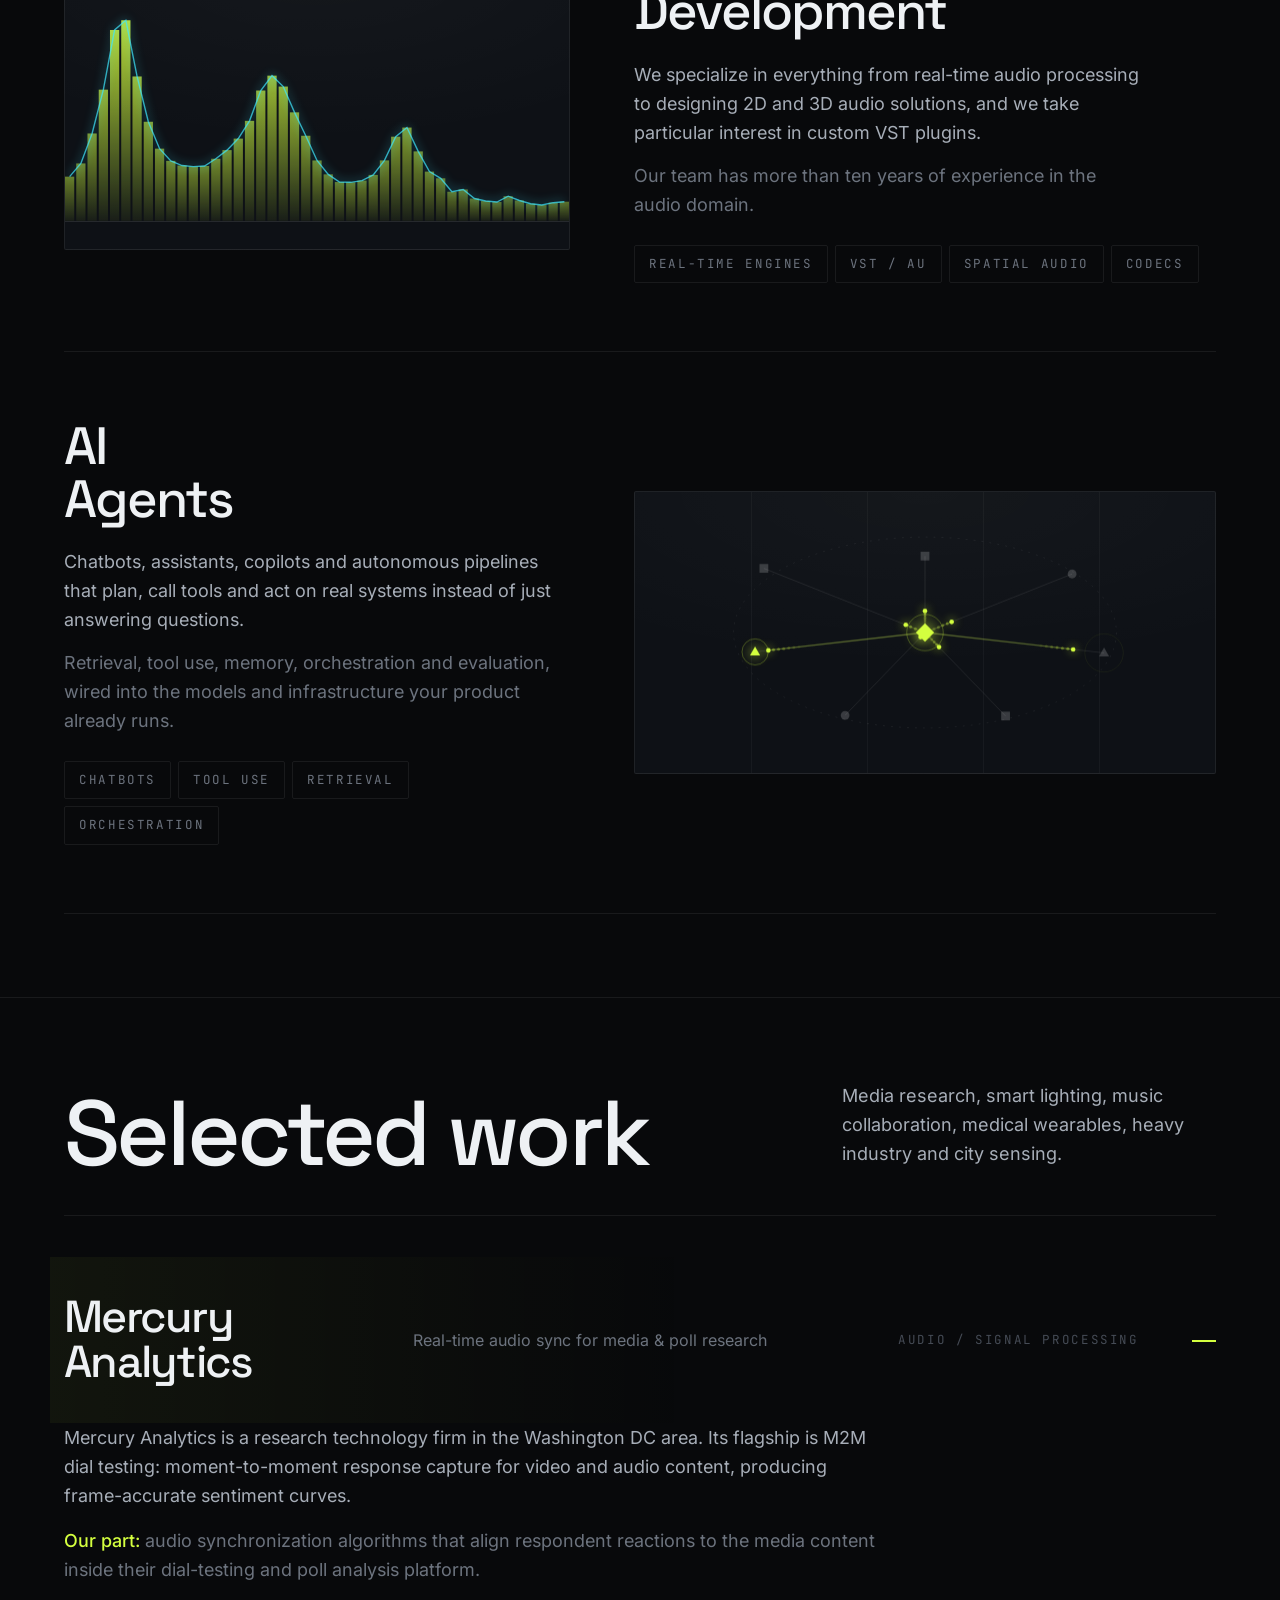
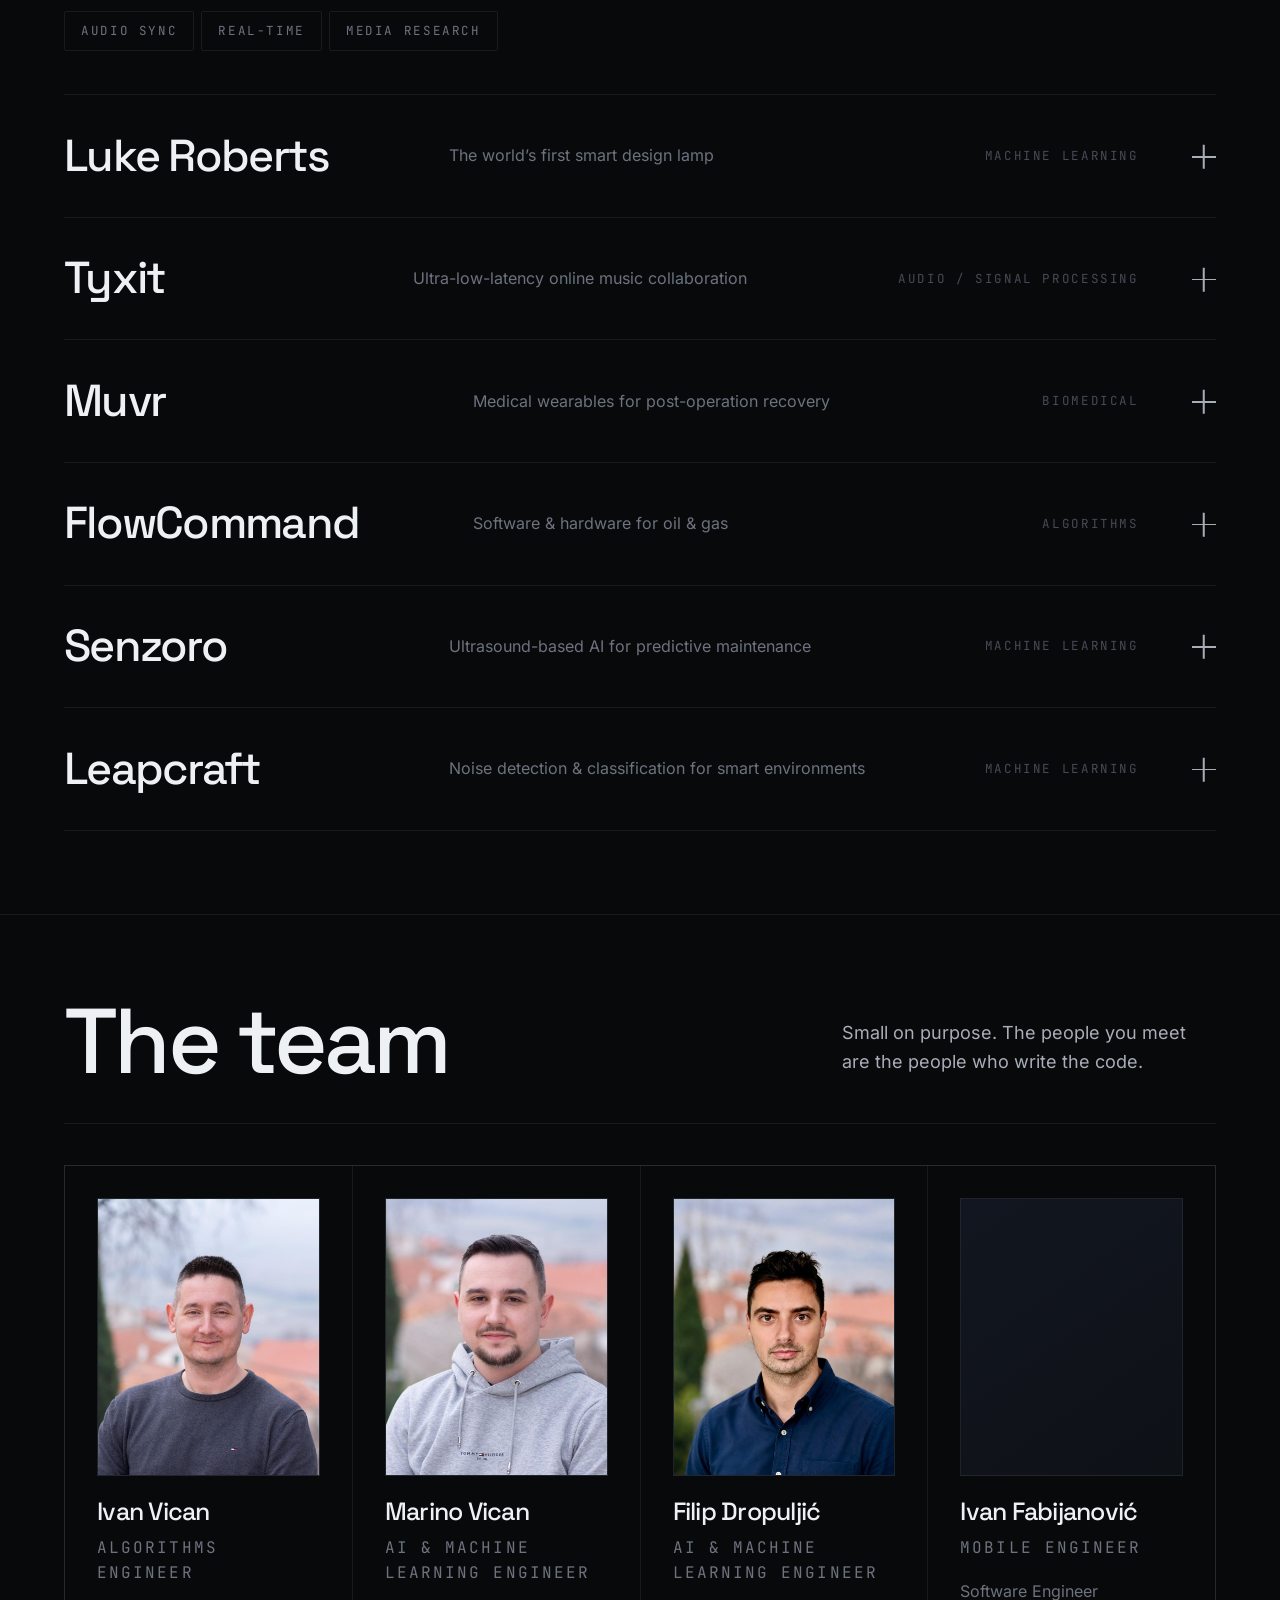
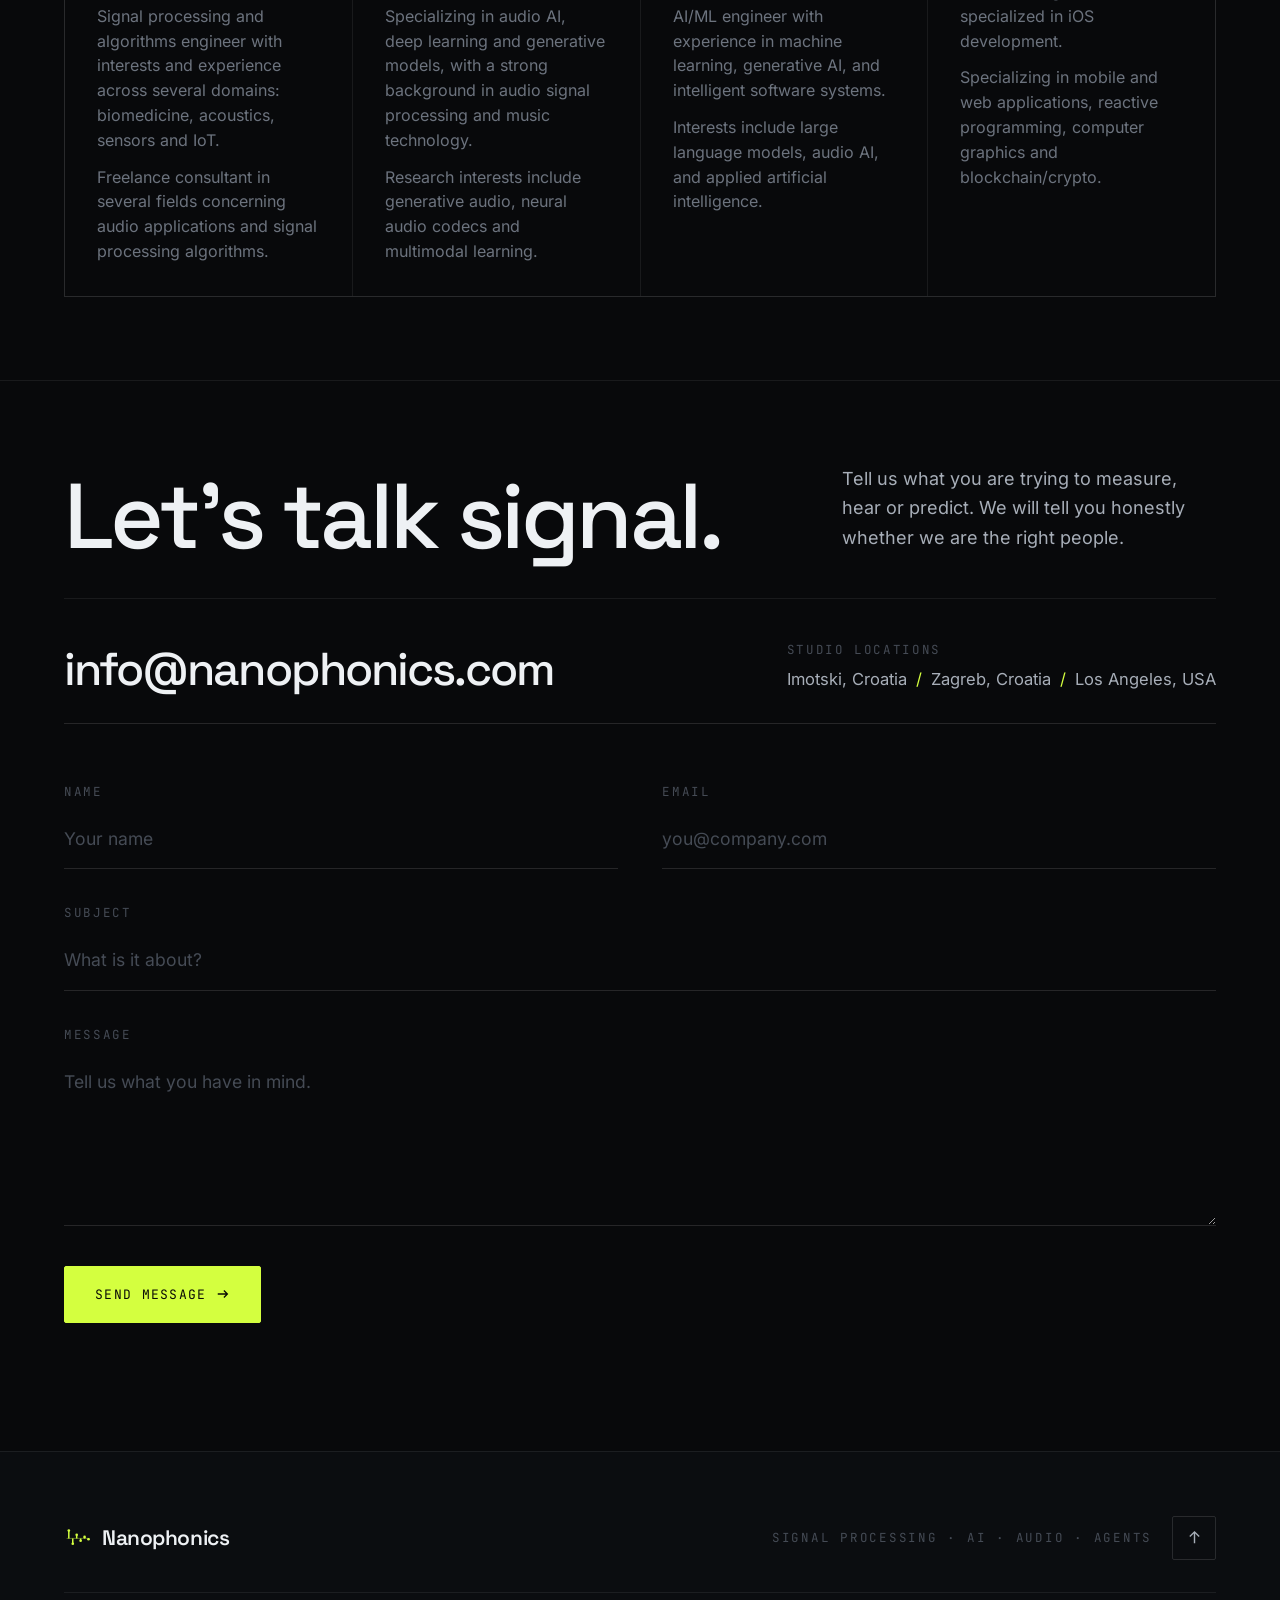
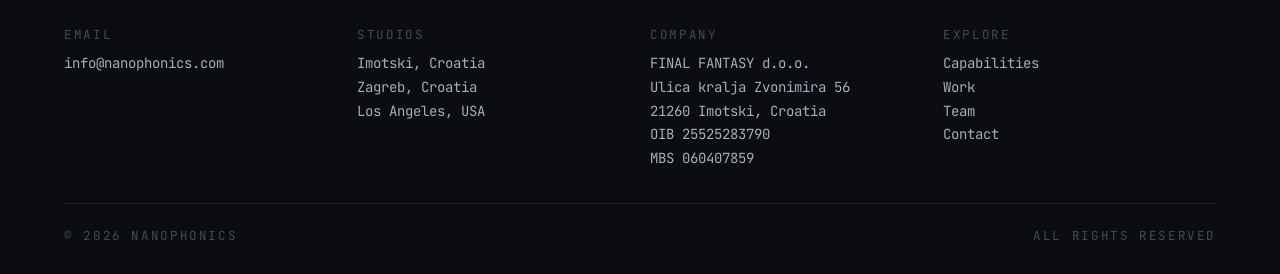
==== commit 35bfabbb: "Company details as a footer column Co-Authored-By: Claude Fable 5.2 <noreply@anthropic.com>" ====
--- a/index.html
+++ b/index.html
@@ -528,6 +528,10 @@
         <dd>Imotski, Croatia<br/>Zagreb, Croatia<br/>Los Angeles, USA</dd>
       </div>
       <div>
+        <dt>Company</dt>
+        <dd>FINAL FANTASY d.o.o.<br/>Ulica kralja Zvonimira 56<br/>21260 Imotski, Croatia<br/>OIB 25525283790<br/>MBS 060407859</dd>
+      </div>
+      <div>
         <dt>Explore</dt>
         <dd><a href="#capabilities">Capabilities</a><br/><a href="#work">Work</a><br/><a href="#team">Team</a><br/><a href="#contact">Contact</a></dd>
       </div>
@@ -537,13 +541,6 @@
       <span>© <span id="year">2026</span> Nanophonics</span>
       <span class="foot__coord">All rights reserved</span>
     </div>
-
-    <p class="foot__company">
-      <span>FINAL FANTASY d.o.o.</span>
-      <span>Ulica kralja Zvonimira 56, 21260 Imotski, Croatia</span>
-      <span>OIB 25525283790</span>
-      <span>MBS 060407859</span>
-    </p>
   </div>
 </footer>
 
--- a/assets/css/style.css
+++ b/assets/css/style.css
@@ -762,7 +762,7 @@
 .foot__up:hover{ color:var(--acc); border-color:var(--acc); transform:translateY(-3px); }
 
 .legal{
-  display:grid; grid-template-columns:repeat(3,minmax(0,1fr));
+  display:grid; grid-template-columns:repeat(4,minmax(0,1fr));
   gap:24px 20px;
   padding-block:32px;
   border-bottom:1px solid var(--line);
@@ -775,11 +775,6 @@
 .foot__bar{
   display:flex; justify-content:space-between; gap:16px; flex-wrap:wrap;
   padding-top:22px; color:var(--ink-4);
-}
-.foot__company{
-  display:flex; flex-wrap:wrap; gap:4px 22px;
-  margin-top:14px; color:var(--ink-4);
-  font:400 12.5px/1.7 var(--f-mon);
 }
 
 /* ── 12. REVEAL / MOTION ───────────────────────────────────── */
@@ -795,6 +790,7 @@
 
 /* ── 13. RESPONSIVE ────────────────────────────────────────── */
 @media (max-width: 1080px){
+  .legal{ grid-template-columns:repeat(2,minmax(0,1fr)); }
   /* stack the row: name + toggle on line 1, then kicker, then meta.
      Explicit areas, because auto-placement scrambles 4 children across 2 columns. */
   .work__btn{
